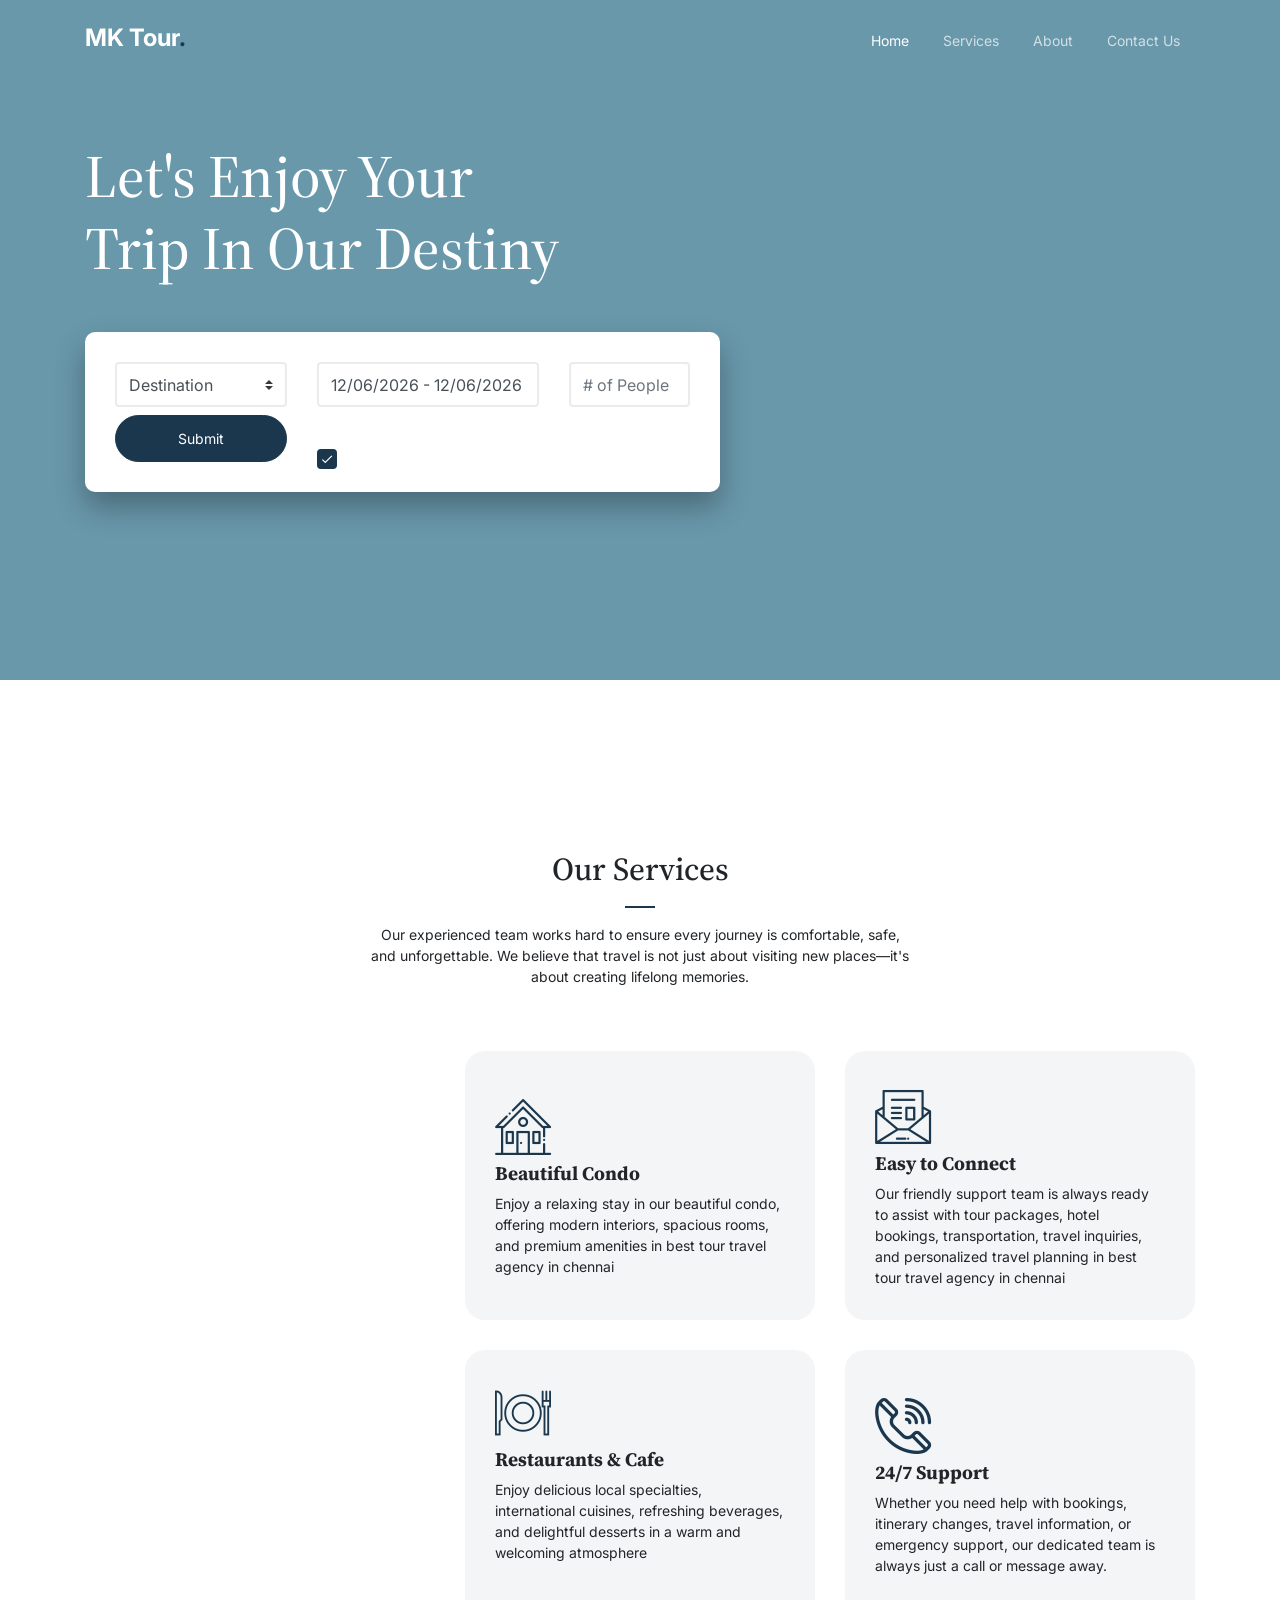
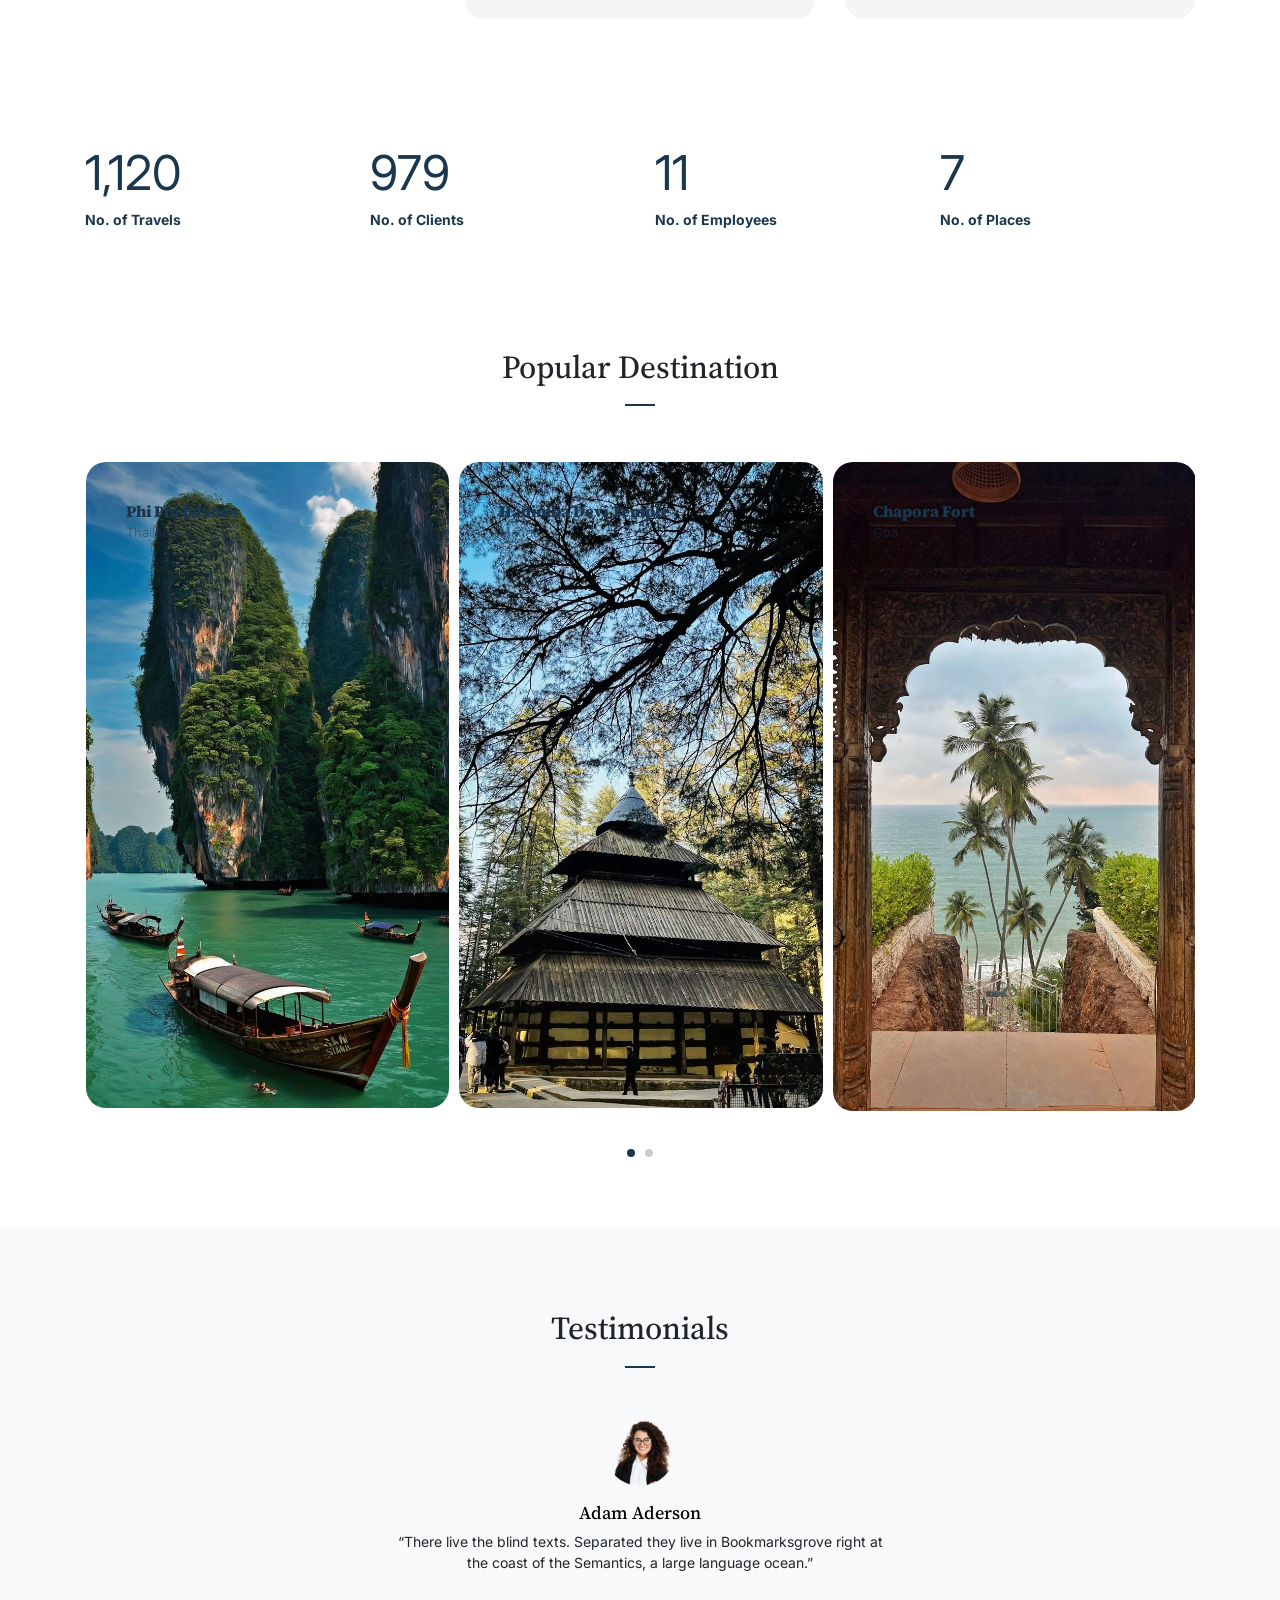
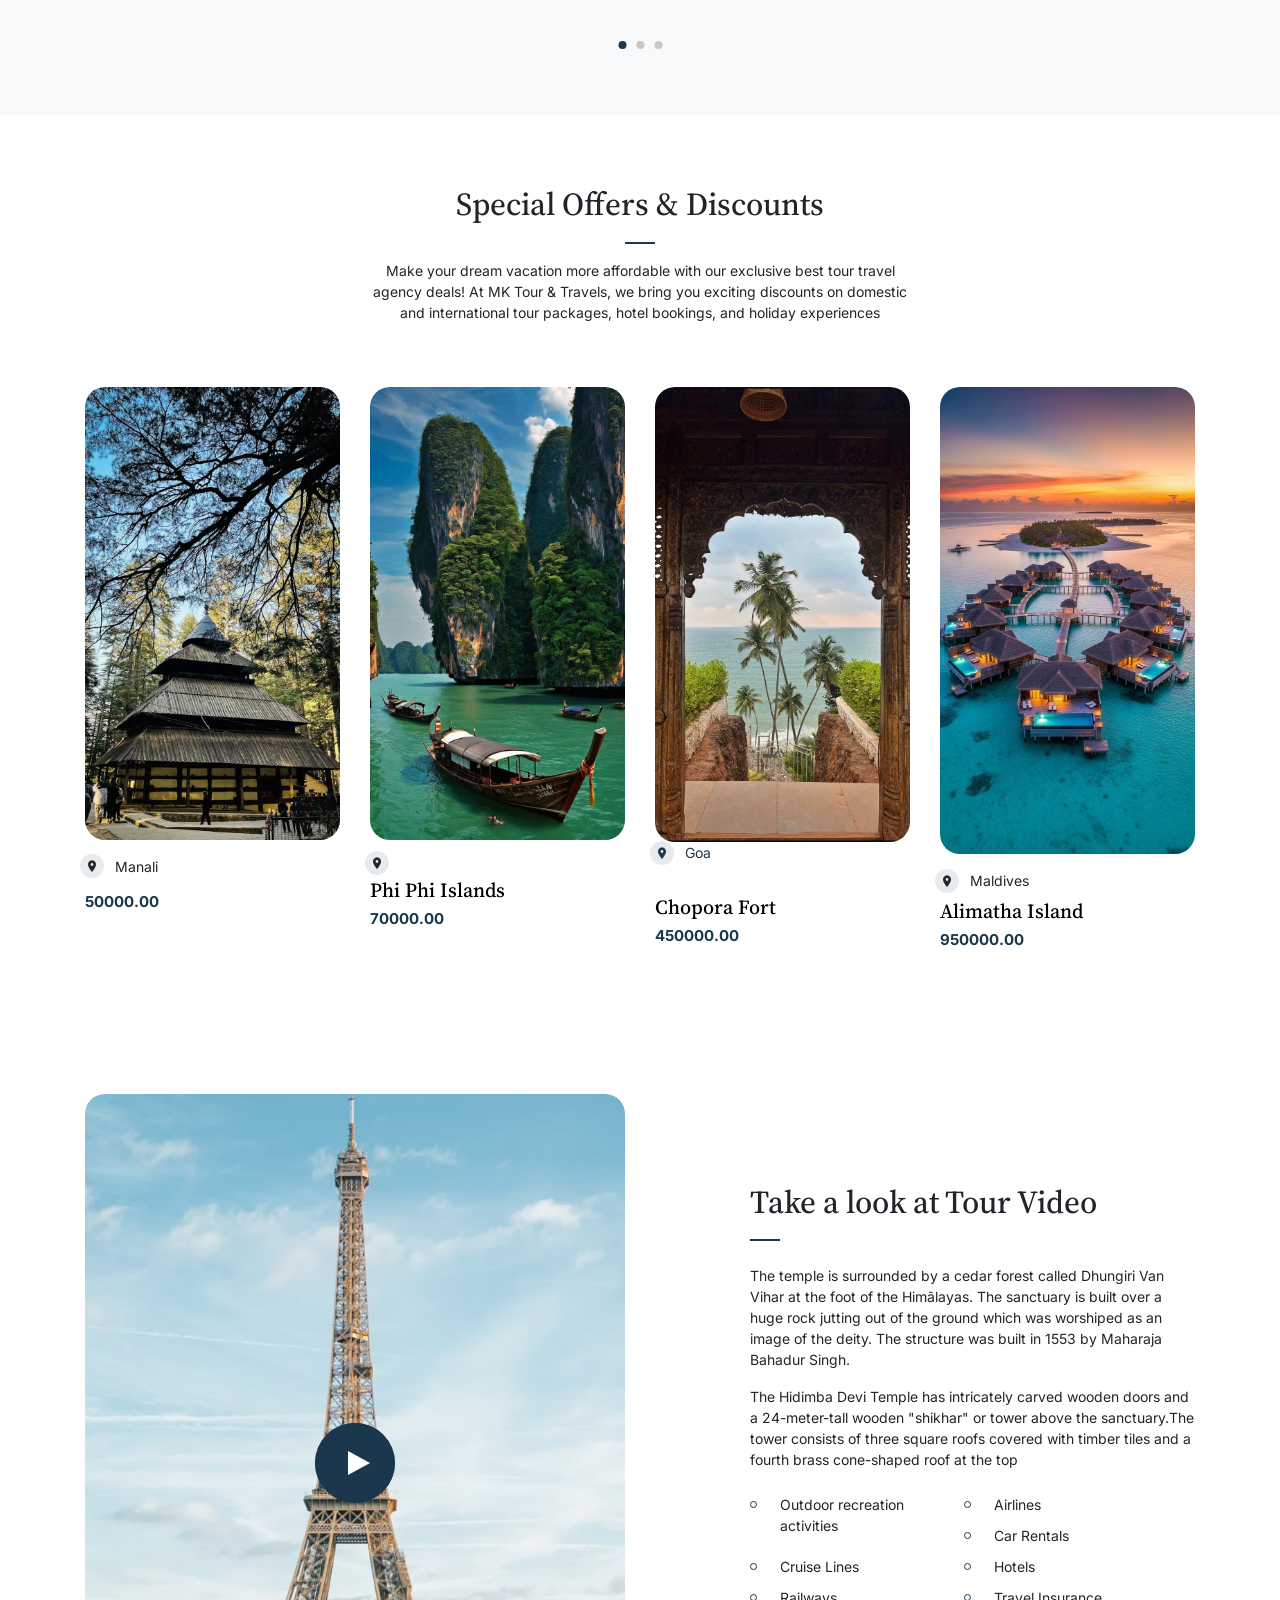
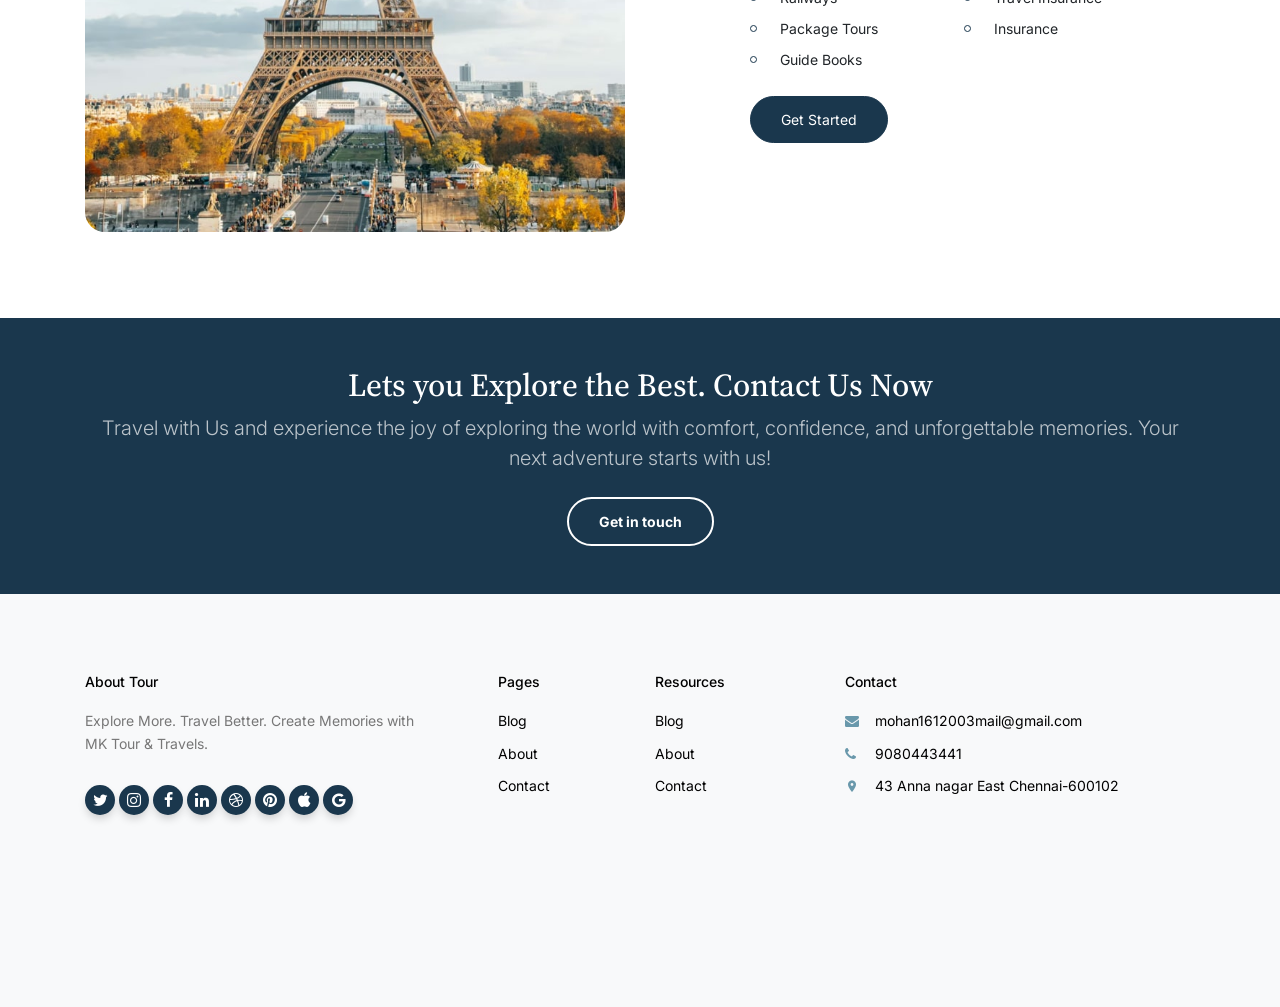
==== index.html @ 9bcf2cab "Update index.html" ====
<!-- /*
* Template Name: Tour & travels
* Template Author: Untree.co
* Tempalte URI: https://untree.co/
* License: https://creativecommons.org/licenses/by/3.0/
*/ -->
<!doctype html>
<html lang="en">
<head>
		<!-- MK Tour & Travels - Schema Markup -->
	<script type="application/ld+json">
	{
	  "@context": "https://schema.org",
	  "@graph": [
	    {
	      "@type": "TravelAgency",
	      "@id": "https://mk-tour-travels.vercel.app/#organization",
	      "name": "MK Tour & Travels",
	      "url": "https://mk-tour-travels.vercel.app/index.html",
	      "logo": {
	        "@type": "ImageObject",
	        "url": "https://mk-tour-travels.vercel.app/images/logo.png"
	      },
	      "image": "https://mk-tour-travels.vercel.app/images/logo.png",
	      "description": "MK Tour & Travels offers tour packages, holiday packages, family tours, honeymoon packages, group tours and customized travel experiences.",
	      "telephone": "+91-9080443441",
	      "email": "mohan1612003@gmail.com",
	      "priceRange": "₹₹",
	      "address": {
	        "@type": "PostalAddress",
	        "streetAddress": "kk nagar",
	        "addressLocality": "Chennai",
	        "addressRegion": "Tamil Nadu",
	        "postalCode": "600123",
	        "addressCountry": "IN"
	      },
	      "areaServed": {
	        "@type": "City",
	        "name": "Chennai"
	      },
	      "sameAs": [
	        "https://www.facebook.com/yourprofile",
	        "https://www.instagram.com/yourprofile"
	      ]
	    },
	    {
	      "@type": "WebSite",
	      "@id": "https://mk-tour-travels.vercel.app/#website",
	      "url": "https://mk-tour-travels.vercel.app/index.html",
	      "name": "MK Tour & Travels",
	      "publisher": {
	        "@id": "https://mk-tour-travels.vercel.app/#organization"
	      },
	      "inLanguage": "en-IN"
	    },
	    {
	      "@type": "WebPage",
	      "@id": "https://mk-tour-travels.vercel.app/index.html#webpage",
	      "url": "https://mk-tour-travels.vercel.app/index.html",
	      "name": "MK Tour & Travels | Tour Packages from Chennai",
	      "isPartOf": {
	        "@id": "https://mk-tour-travels.vercel.app/#website"
	      },
	      "about": {
	        "@id": "https://mk-tour-travels.vercel.app/#organization"
	      },
	      "description": "Explore tour packages from Chennai including Thailand, Manali, Goa, Kerala, Kodaikanal, Maldives and customized family, honeymoon and group tour packages."
	    },
	    {
	      "@type": "Service",
	      "name": "Tour Packages",
	      "provider": {
	        "@id": "https://mk-tour-travels.vercel.app/#organization"
	      },
	      "serviceType": "Tour Packages",
	      "areaServed": {
	        "@type": "City",
	        "name": "Chennai"
	      },
	      "description": "Customized domestic and international tour packages from Chennai for families, couples, honeymooners and groups."
	    },
	    {
	      "@type": "OfferCatalog",
	      "name": "MK Tour & Travels Tour Packages",
	      "itemListElement": [
	        {
	          "@type": "Offer",
	          "itemOffered": {
	            "@type": "Service",
	            "name": "Thailand Tour Package from Chennai"
	          }
	        },
	        {
	          "@type": "Offer",
	          "itemOffered": {
	            "@type": "Service",
	            "name": "Manali Tour Package from Chennai"
	          }
	        },
	        {
	          "@type": "Offer",
	          "itemOffered": {
	            "@type": "Service",
	            "name": "Goa Tour Package from Chennai"
	          }
	        },
	        {
	          "@type": "Offer",
	          "itemOffered": {
	            "@type": "Service",
	            "name": "Kerala Tour Package from Chennai"
	          }
	        },
	        {
	          "@type": "Offer",
	          "itemOffered": {
	            "@type": "Service",
	            "name": "Maldives Tour Package from Chennai"
	          }
	        },
	        {
	          "@type": "Offer",
	          "itemOffered": {
	            "@type": "Service",
	            "name": "Kodaikanal Tour Package from Chennai"
	          }
	        },
	        {
	          "@type": "Offer",
	          "itemOffered": {
	            "@type": "Service",
	            "name": "Family Tour Packages from Chennai"
	          }
	        },
	        {
	          "@type": "Offer",
	          "itemOffered": {
	            "@type": "Service",
	            "name": "Honeymoon Tour Packages from Chennai"
	          }
	        },
	        {
	          "@type": "Offer",
	          "itemOffered": {
	            "@type": "Service",
	            "name": "Group Tour Packages from Chennai"
	          }
	        }
	      ]
	    }
	  ]
	}
	</script>
	
	<!-- Open Graph Meta Tags for MK Tour & Travels -->
	
	<meta property="og:title" content="MK Tour and Travels Best Tour Packages from Chennai">
	
	<meta property="og:description" content="Explore domestic and international tour packages from Chennai with MK Tour & Travels. Plan your Manali, Goa, Maldives, Thailand and Kerala trips with us.">
	
	<meta property="og:type" content="website">
	
	<meta property="og:url" content="https://mk-tour-travels.vercel.app/index.html">
	
	<meta property="og:image" content="https://mk-tour-travels.vercel.app/images/hero-slider-2.jpg">
	
	<meta property="og:image:alt" content="MK Tour & Travels - Explore Beautiful Travel Destinations">
	
	<meta property="og:site_name" content="MK Tour & Travels">
	
	<meta property="og:locale" content="en_IN">
	
	<!-- Twitter / X Card Tags -->
	
	<meta name="twitter:card" content="summary_large_image">
	
	<meta name="twitter:title" content="mk tour and travels best tour packages from chennai">
	
	<meta name="twitter:description" content="Explore domestic and international tour packages from Chennai with MK Tour & Travels. Plan your dream vacation with us.">
	
	<meta name="twitter:image" content="https://mk-tour-travels.vercel.app/images/hero-slider-2.jpg">
	
	<meta name="twitter:image:alt" content="MK Tour & Travels Travel Destination">
	
	<!-- Google Tag Manager -->
	<script>(function(w,d,s,l,i){w[l]=w[l]||[];w[l].push({'gtm.start':
	new Date().getTime(),event:'gtm.js'});var f=d.getElementsByTagName(s)[0],
	j=d.createElement(s),dl=l!='dataLayer'?'&l='+l:'';j.async=true;j.src=
	'https://www.googletagmanager.com/gtm.js?id='+i+dl;f.parentNode.insertBefore(j,f);
	})(window,document,'script','dataLayer','GTM-K2LJFVX2');</script>
	<!-- End Google Tag Manager -->
	<!-- Google tag (gtag.js) -->
	<script async src="https://www.googletagmanager.com/gtag/js?id=AW-18137121700"></script>
	<script>
	  window.dataLayer = window.dataLayer || [];
	  function gtag(){dataLayer.push(arguments);}
	  gtag('js', new Date());
	
	  gtag('config', 'AW-18137121700');
	</script>
	<!-- Google Tag Manager -->
	<script>(function(w,d,s,l,i){w[l]=w[l]||[];w[l].push({'gtm.start':
	new Date().getTime(),event:'gtm.js'});var f=d.getElementsByTagName(s)[0],
	j=d.createElement(s),dl=l!='dataLayer'?'&l='+l:'';j.async=true;j.src=
	'https://www.googletagmanager.com/gtm.js?id='+i+dl;f.parentNode.insertBefore(j,f);
	})(window,document,'script','dataLayer','GTM-N3XG5H2X');</script>
	<!-- End Google Tag Manager -->
			<!-- Google tag (gtag.js) -->
		<script async src="https://www.googletagmanager.com/gtag/js?id=AW-18289502539"></script>
		<script>
		  window.dataLayer = window.dataLayer || [];
		  function gtag(){dataLayer.push(arguments);}
		  gtag('js', new Date());
		
		  gtag('config', 'AW-18289502539');
	</script>
	<meta name="title" content="MK Tour Travels with family and friends">
	<meta name="description" content="MK Tour & Travels, we believe every trip is a new adventure, and we're here to help you discover the world's most beautiful destinations with comfort, safety, and confidence.">
	<meta name="keywords" content="Best tour travel agency in chennai">
	<meta name="robots" content="index, follow">
	<meta http-equiv="Content-Type" content="text/html; charset=utf-8">
	<meta name="language" content="English">
	<meta name="author" content="MOHANKUMAR S">
	<link rel="canonical" href="https://mk-tour-travels.vercel.app/" />
	<link rel="preconnect" href="https://fonts.googleapis.com">
	<link rel="preconnect" href="https://fonts.gstatic.com" crossorigin>
	<link href="https://fonts.googleapis.com/css2?family=Inter:wght@400;700&family=Source+Serif+Pro:wght@400;700&display=swap" rel="stylesheet">
    <link rel="stylesheet" href="css/bootstrap.min.css">
	<link rel="stylesheet" href="css/owl.carousel.min.css">
	<link rel="stylesheet" href="css/owl.theme.default.min.css">
	<link rel="stylesheet" href="css/jquery.fancybox.min.css">
	<link rel="stylesheet" href="fonts/icomoon/style.css">
	<link rel="stylesheet" href="fonts/flaticon/font/flaticon.css">
	<link rel="stylesheet" href="css/daterangepicker.css">
	<link rel="stylesheet" href="css/aos.css">
	<link rel="stylesheet" href="css/style.css">
    <title>Tours & Travels</title>
</head>

<body>
	<!-- Google Tag Manager (noscript) -->
	<noscript><iframe src="https://www.googletagmanager.com/ns.html?id=GTM-K2LJFVX2"
	height="0" width="0" style="display:none;visibility:hidden"></iframe></noscript>
	<!-- End Google Tag Manager (noscript) -->
	<!-- Google Tag Manager (noscript) -->
	<noscript><iframe src="https://www.googletagmanager.com/ns.html?id=GTM-N3XG5H2X"
	height="0" width="0" style="display:none;visibility:hidden"></iframe></noscript>
	<!-- End Google Tag Manager (noscript) -->
	<div class="site-mobile-menu site-navbar-target">
		<div class="site-mobile-menu-header">
			<div class="site-mobile-menu-close">
				<span class="icofont-close js-menu-toggle"></span>
			</div>
		</div>
		<div class="site-mobile-menu-body"></div>
	</div>
	<nav class="site-nav">
		<div class="container">
			<div class="site-navigation">
				<a href="index.html" class="logo m-0">MK Tour<span class="text-primary">.</span></a>

				<ul class="js-clone-nav d-none d-lg-inline-block text-left site-menu float-right">
					<li class="active"><a href="index.html">Home</a></li>
					<li><a href="services.html">Services</a></li>
					<li><a href="about.html">About</a></li>
					<li><a href="contact.html">Contact Us</a></li>
				</ul>
            	<a href="#" class="burger ml-auto float-right site-menu-toggle js-menu-toggle d-inline-block d-lg-none light" data-toggle="collapse" data-target="#main-navbar">
					<span></span>
				</a>

			</div>
		</div>
	</nav>
    <div class="hero">
		<div class="container">
			<div class="row align-items-center">
				<div class="col-lg-7">
					<div class="intro-wrap">
						<h1 class="mb-5"><span class="d-block">Let's Enjoy Your</span> Trip In Our Destiny<span class="Thailand Manali"></span></h1>
                    	<div class="row">
							<div class="col-12">
								<form class="form">
									<div class="row mb-2">
										<div class="col-sm-12 col-md-6 mb-3 mb-lg-0 col-lg-4">
											<select name="" id="" class="form-control custom-select">
												<option value="">Destination</option>
												<option value="">Delhi</option>
												<option value="">maldives</option>
												<option value="">Kodaikanal</option>
												<option value="">munnar</option>
												<option value="">Kerala</option>
												<option value="">Goa</option>
												<option value="">manali</option>
												<option value="">Thailand</option>
											</select>
										</div>
										<div class="col-sm-12 col-md-6 mb-3 mb-lg-0 col-lg-5">
											<input type="text" class="form-control" name="daterange">
										</div>
										<div class="col-sm-12 col-md-6 mb-3 mb-lg-0 col-lg-3">
											<input type="text" class="form-control" placeholder="# of People">
										</div>

									</div>    
									<div class="row align-items-center">
										<div class="col-sm-12 col-md-6 mb-3 mb-lg-0 col-lg-4">
											<input type="submit" class="btn btn-primary btn-block" value="Submit">
										</div>
										<div class="col-lg-8">
											<label class="control control--checkbox mt-3">
												<span class="caption"></span>
												<input type="checkbox" checked="checked" />
												<div class="control__indicator"></div>
											</label>
										</div>
									</div>
								</form>
							</div>
						</div>
					</div>
				</div>
				<div class="col-lg-5">
					<div class="slides">
						<img src="images/images/images/images/images/images/images/images/images/images/hero-slider-11.jpg" alt="Beautiful travel destination for a memorable holiday" title="Explore Amazing Holiday Destinations with MK Tour & Travels">
						<img src="images/images/hero-slider-96.jpg" alt="Beautiful travel destination for a memorable holiday" title="Explore Amazing Holiday Destinations with MK Tour & Travels">
						<img src="images/images/images/images/hero-slider-12.jpg" alt="Beautiful travel destination for a memorable holiday" title="Explore Amazing Holiday Destinations with MK Tour & Travels">
						<img src="images/images/images/images/images/hero-slider-13.jpg" alt="Beautiful travel destination for a memorable holiday" title="Explore Amazing Holiday Destinations with MK Tour & Travels">
						<img src="images/images/images/images/images/images/hero-slider-14.jpg" alt="Beautiful travel destination for a memorable holiday" title="Explore Amazing Holiday Destinations with MK Tour & Travels">
					</div>
				</div>
			</div>
		</div>
	</div>
	<div class="untree_co-section">
		<div class="container">
			<div class="row mb-5 justify-content-center">
				<div class="col-lg-6 text-center">
					<h2 class="section-title text-center mb-3">Our Services</h2>
					<p>Our experienced team works hard to ensure every journey is comfortable, safe, and unforgettable. We believe that travel is not just about visiting new places—it's about creating lifelong memories.</p>
				</div>
			</div>
			<div class="row align-items-stretch">
				<div class="col-lg-4 order-lg-1">
					<div class="h-100"><div class="frame h-100"><div class="feature-img-bg h-100" style="background-image: url('images/hero-slider-12.jpg');"></div></div></div>
				</div>

				<div class="col-6 col-sm-6 col-lg-4 feature-1-wrap d-md-flex flex-md-column order-lg-1" >
					<div class="feature-1 d-md-flex">
						<div class="align-self-center">
							<span class="flaticon-house display-4 text-primary"></span>
							<h3>Beautiful Condo</h3>
							<p class="mb-0">Enjoy a relaxing stay in our beautiful condo, offering modern interiors, spacious rooms, and premium amenities in best tour travel agency in chennai</p>
						</div>
					</div>

					<div class="feature-1 ">
						<div class="align-self-center">
							<span class="flaticon-restaurant display-4 text-primary"></span>
							<h3>Restaurants & Cafe</h3>
							<p class="mb-0">Enjoy delicious local specialties, international cuisines, refreshing beverages, and delightful desserts in a warm and welcoming atmosphere</p>
						</div>
					</div>
			      </div>
				<div class="col-6 col-sm-6 col-lg-4 feature-1-wrap d-md-flex flex-md-column order-lg-3" >

					<div class="feature-1 d-md-flex">
						<div class="align-self-center">
							<span class="flaticon-mail display-4 text-primary"></span>
							<h3>Easy to Connect</h3>
							<p class="mb-0">Our friendly support team is always ready to assist with tour packages, hotel bookings, transportation, travel inquiries, and personalized travel planning in best tour travel agency in chennai</p>
						</div>
					</div>

					<div class="feature-1 d-md-flex">
						<div class="align-self-center">
							<span class="flaticon-phone-call display-4 text-primary"></span>
							<h3>24/7 Support</h3>
							<p class="mb-0">Whether you need help with bookings, itinerary changes, travel information, or emergency support, our dedicated team is always just a call or message away.</p>
						</div>
					</div>
				</div>
			</div>
		</div>
	</div>
	<div class="untree_co-section count-numbers py-5">
		<div class="container">
			<div class="row">
				<div class="col-6 col-sm-6 col-md-6 col-lg-3">
					<div class="counter-wrap">
						<div class="counter">
							<span class="" data-number="9350">0</span>
						</div>
						<span class="caption">No. of Travels</span>
					</div>
				</div>
				<div class="col-6 col-sm-6 col-md-6 col-lg-3">
					<div class="counter-wrap">
						<div class="counter">
							<span class="" data-number="8200">0</span>
						</div>
						<span class="caption">No. of Clients</span>
					</div>
				</div>
				<div class="col-6 col-sm-6 col-md-6 col-lg-3">
					<div class="counter-wrap">
						<div class="counter">
							<span class="" data-number="100">0</span>
						</div>
						<span class="caption">No. of Employees</span>
					</div>
				</div>
				<div class="col-6 col-sm-6 col-md-6 col-lg-3">
					<div class="counter-wrap">
						<div class="counter">
							<span class="" data-number="60">0</span>
						</div>
						<span class="caption">No. of Places</span>
					</div>
				</div>
			</div>
		</div>
	</div>
	<div class="untree_co-section">
		<div class="container">
			<div class="row text-center justify-content-center mb-5">
				<div class="col-lg-7"><h2 class="section-title text-center">Popular Destination</h2></div>
			</div>
			<div class="owl-carousel owl-3-slider">
				<div class="item">
					<a class="media-thumb" href="images/images/images/images/images/images/images/images/hero-slider-96.jpg" data-fancybox="gallery">
						<div class="media-text">
							<h3>Phi Phi Islands</h3>
							<span class="location">Thailand</span>
						</div>
						<img src="images/images/images/images/images/images/images/images/hero-slider-96.jpg" alt="Scenic travel destination for a memorable holiday" title="Explore Scenic Holiday Destinations with MK Tour & Travels">
					</a> 
				</div>

				<div class="item">
					<a class="media-thumb" href="images/images/images/images/hero-slider-12.jpg" data-fancybox="gallery">
						<div class="media-text">
							<h3>Hadimba Devi Temple</h3>
							<span class="location">Manali</span>
						</div>
						<img src="images/images/images/images/hero-slider-12.jpg" alt="Eiffel Tower in Paris travel destination" title="Explore Paris Tour Packages with MK Tour & Travels">
					</a> 
				</div>
				<div class="item">
					<a class="media-thumb" href="images/images/images/images/images/hero-slider-13.jpg" data-fancybox="gallery">
						<div class="media-text">
							<h3>Chapora Fort</h3>
							<span class="location">Goa</span>
						</div>
						<img src="images/images/images/images/images/hero-slider-13.jpg" alt="Beautiful holiday destination for travel and vacation" title="Explore Beautiful Holiday Destinations with MK Tour & Travels">
					</a> 
				</div>
				<div class="item">
					<a class="media-thumb" href="images/images/images/images/images/images/hero-slider-14.jpg" data-fancybox="gallery">
						<div class="media-text">
							<h3>Alimatha Island</h3>
							<span class="location">Maldives</span>
						</div>
						<img src="images/images/images/images/images/images/hero-slider-14.jpg" alt="Beautiful travel destination for a memorable holiday" title="Explore Amazing Holiday Destinations with MK Tour & Travels"/>
					</a> 
				</div>

				<div class="item">
					<a class="media-thumb" href="images/images/images/hero-slider-15.jpg" data-fancybox="gallery">
						<div class="media-text">
							<h3>Red fort</h3>
							<span class="location">Delhi</span>
						</div>
						<img src="images/images/images/hero-slider-15.jpg" alt="Beautiful travel destination for an unforgettable holiday" title="Book Your Dream Holiday with MK Tour & Travels">
					</a> 
				</div>

				<div class="item">
					<a class="media-thumb" href="images/images/images/images/images/images/images/images/images/images/hero-slider-11.jpg" data-fancybox="gallery">
						<div class="media-text">
							<h3>Attukad Waterfalls</h3>
							<span class="location">Munnar</span>
						</div>
						<img src="images/images/images/images/images/images/images/images/images/images/hero-slider-11.jpg" alt="Eiffel Tower in Paris travel destination" title="Explore Paris Tour Packages with MK Tour & Travels"/>
					</a> 
				</div>

			</div>

		</div>
	</div>
	<div class="untree_co-section testimonial-section mt-5">
		<div class="container">
			<div class="row justify-content-center">
				<div class="col-lg-7 text-center">
					<h2 class="section-title text-center mb-5">Testimonials</h2>

					<div class="owl-single owl-carousel no-nav">
						<div class="testimonial mx-auto">
							<figure class="img-wrap">
								<img src="images/person_2.jpg" alt="Satisfied traveler sharing experience with MK Tour & Travels" title="Satisfied Traveler Testimonial - MK Tour & Travels">
							</figure>
							<h3 class="name">Adam Aderson</h3>
							<blockquote>
								<p>&ldquo;There live the blind texts. Separated they live in Bookmarksgrove right at the coast of the Semantics, a large language ocean.&rdquo;</p>
							</blockquote>
						</div>
						<div class="testimonial mx-auto">
							<figure class="img-wrap">
								<img src="images/person_3.jpg" alt="Happy customer sharing travel experience with MK Tour & Travels" title="Happy Customer Testimonial - MK Tour & Travels">
							</figure>
							<h3 class="name">Lukas Devlin</h3>
							<blockquote>
								<p>&ldquo;There live the blind texts. Separated they live in Bookmarksgrove right at the coast of the Semantics, a large language ocean.&rdquo;</p>
							</blockquote>
						</div>
						<div class="testimonial mx-auto">
							<figure class="img-wrap">
								<img src="images/person_4.jpg" alt="Happy customer testimonial for MK Tour & Travels" title="Customer Testimonial - MK Tour & Travels">
							</figure>
							<h3 class="name">Kayla Bryant</h3>
							<blockquote>
								<p>&ldquo;There live the blind texts. Separated they live in Bookmarksgrove right at the coast of the Semantics, a large language ocean.&rdquo;</p>
							</blockquote>
						</div>
					</div>
				</div>
			</div>
		</div>
	</div>
	<div class="untree_co-section">
		<div class="container">
			<div class="row justify-content-center text-center mb-5">
				<div class="col-lg-6">
					<h2 class="section-title text-center mb-3">Special Offers &amp; Discounts</h2>
					<p>Make your dream vacation more affordable with our exclusive best tour travel agency deals! At MK Tour & Travels, we bring you exciting discounts on domestic and international tour packages, hotel bookings, and holiday experiences</p>
				</div>
			</div>
			<div class="row">
				<div class="col-6 col-sm-6 col-md-6 col-lg-3 mb-4 mb-lg-0">
					<div class="media-1">
						<a href="#" class="d-block mb-3"><img src="images/images/images/images/hero-slider-12.jpg"class="img-fluid rounded-20">
						</a>
						<span class="d-flex align-items-center loc mb-2">
							<span class="icon-room mr-3"></span>
							<span>Manali</span>
						</span>
						<div class="d-flex align-items-center">
							<div>
								<h3><a href="#"></a></h3>
								<div class="price ml-auto">
									<span>50000.00</span>
								</div>
							</div>
						</div>
					</div>
				</div>
				<div class="col-6 col-sm-6 col-md-6 col-lg-3 mb-4 mb-lg-0">
					<div class="media-1">
						<a href="#" class="d-block mb-3"><img src="images/images/images/images/images/images/images/images/hero-slider-96.jpg"class="img-fluid rounded-20">
						</a>
						<span class="d-flex align-items-center loc mb-2">
							<span class="icon-room mr-3"></span>
							<span></span>
						</span>
						<div class="d-flex align-items-center">
							<div>
								<h3><a href="#">Phi Phi Islands</a></h3>
								<div class="price ml-auto">
									<span>70000.00</span>
								</div>
							</div>		
						</div>	
					</div>
				</div>
				<div class="col-6 col-sm-6 col-md-6 col-lg-3 mb-4 mb-lg-0">
					<div class="media-1">
						<a href="#" class="d-block mb-3"><img src="images/images/images/images/images/hero-slider-13.jpg"class="img-fluid rounded-20">
						<span class="d-flex align-items-center loc mb-2">
							<span class="icon-room mr-3"></span>
							<span>Goa</span>
						</span>
						<div class="d-flex align-items-center">
							<div>
								<h3><a href="#">Chopora Fort</a></h3>
								<div class="price ml-auto">
									<span>450000.00</span>
								</div>
							</div>	
						</div>
					</div>
				</div>
				<div class="col-6 col-sm-6 col-md-6 col-lg-3 mb-4 mb-lg-0">
					<div class="media-1">
						<a href="#" class="d-block mb-3"><img src="images/images/images/images/images/images/hero-slider-14.jpg" class="img-fluid rounded-20">
		                </a>
						<span class="d-flex align-items-center loc mb-2">
							<span class="icon-room mr-3"></span>
							<span>Maldives</span>
						</span>
						<div class="d-flex align-items-center">
							<div>
								<h3><a href="#">Alimatha Island</a></h3>
								<div class="price ml-auto">
									<span>950000.00</span>
								</div>
							</div>
						</div>
					</div>
				</div>
			</div>
		</div>
	</div>

	<div class="untree_co-section">
		<div class="container">
			<div class="row justify-content-between align-items-center">
				
				<div class="col-lg-6">
					<figure class="img-play-video">
						<a id="play-video" class="video-play-button" href="https://www.youtube.com/watch?v=mwtbEGNABWU" data-fancybox>
							<span></span>
						</a>
						<img src="images/hero-slider-2.jpg"class="img-fluid rounded-20">
					</figure>
				</div>
				<div class="col-lg-5">
					<h2 class="section-title text-left mb-4">Take a look at Tour Video</h2>
					<p>The temple is surrounded by a cedar forest called Dhungiri Van Vihar at the foot of the Himālayas. The sanctuary is built over a huge rock jutting out of the ground which was worshiped as an image of the deity. The structure was built in 1553 by Maharaja Bahadur Singh.</p>
					<p class="mb-4">The Hidimba Devi Temple has intricately carved wooden doors and a 24-meter-tall wooden "shikhar" or tower above the sanctuary.The tower consists of three square roofs covered with timber tiles and a fourth brass cone-shaped roof at the top</p>
					<ul class="list-unstyled two-col clearfix">
						<li>Outdoor recreation activities</li>
						<li>Airlines</li>
						<li>Car Rentals</li>
						<li>Cruise Lines</li>
						<li>Hotels</li>
						<li>Railways</li>
						<li>Travel Insurance</li>
						<li>Package Tours</li>
						<li>Insurance</li>
						<li>Guide Books</li>
					</ul>
					<p><a href="#" class="btn btn-primary">Get Started</a></p>		
				</div>
			</div>
		</div>
	</div>
	<div class="py-5 cta-section">
		<div class="container">
			<div class="row text-center">
				<div class="col-md-12">
					<h2 class="mb-2 text-white">Lets you Explore the Best. Contact Us Now</h2>
					<p class="mb-4 lead text-white text-white-opacity">Travel with Us and experience the joy of exploring the world with comfort, confidence, and unforgettable memories. Your next adventure starts with us!</p>
					<p class="mb-0"><a href="booking.html" class="btn btn-outline-white text-white btn-md font-weight-bold">Get in touch</a></p>
				</div>
			</div>
		</div>
	</div>
	<div class="site-footer">
		<div class="inner first">
			<div class="container">
				<div class="row">
					<div class="col-md-6 col-lg-4">
						<div class="widget">
							<h3 class="heading">About Tour</h3>
							<p>Explore More. Travel Better. Create Memories with MK Tour & Travels.</p>
						</div>
						<div class="widget">
							<ul class="list-unstyled social">
								<li><a href="#"><span class="icon-twitter"></span></a></li>
								<li><a href="#"><span class="icon-instagram"></span></a></li>
								<li><a href="#"><span class="icon-facebook"></span></a></li>
								<li><a href="#"><span class="icon-linkedin"></span></a></li>
								<li><a href="#"><span class="icon-dribbble"></span></a></li>
								<li><a href="#"><span class="icon-pinterest"></span></a></li>
								<li><a href="#"><span class="icon-apple"></span></a></li>
								<li><a href="#"><span class="icon-google"></span></a></li>
							</ul>
						</div>
					</div>
					<div class="col-md-6 col-lg-2 pl-lg-5">
						<div class="widget">
							<h3 class="heading">Pages</h3>
							<ul class="links list-unstyled">
								<li><a href="#">Blog</a></li>
								<li><a href="#">About</a></li>
								<li><a href="#">Contact</a></li>
							</ul>
						</div>
					</div>
					<div class="col-md-6 col-lg-2">
						<div class="widget">
							<h3 class="heading">Resources</h3>
							<ul class="links list-unstyled">
								<li><a href="#">Blog</a></li>
								<li><a href="#">About</a></li>
								<li><a href="#">Contact</a></li>
							</ul>
						</div>
					</div>
					<div class="col-md-6 col-lg-4">
						<div class="widget">
							<h3 class="heading">Contact</h3>
							<ul class="list-unstyled quick-info links">
								<li class="email"><a href="#">mohan1612003mail@gmail.com</a></li>
								<li class="phone"><a href="#">9080443441</a></li>
								<li class="address"><a href="#">43 Anna nagar East Chennai-600102</a></li>
							</ul>
						</div>
					</div>
				</div>
			</div>
		</div>
		<div class="inner dark">
			<div class="container">
				<div class="row text-center">
					<div class="col-md-8 mb-3 mb-md-0 mx-auto">
						<p>
						</p>
					</div>
					
				</div>
			</div>
		</div>
	</div>
	<div id="overlayer"></div>
	<div class="loader">
		<div class="spinner-border" role="status">
			<span class="sr-only">Loading...</span>
		</div>
	</div>
	<script src="js/jquery-3.4.1.min.js"></script>
	<script src="js/popper.min.js"></script>
	<script src="js/bootstrap.min.js"></script>
	<script src="js/owl.carousel.min.js"></script>
	<script src="js/jquery.animateNumber.min.js"></script>
	<script src="js/jquery.waypoints.min.js"></script>
	<script src="js/jquery.fancybox.min.js"></script>
	<script src="js/aos.js"></script>
	<script src="js/moment.min.js"></script>
	<script src="js/daterangepicker.js"></script>
	<script src="js/typed.js"></script>
	<script>
		$(function() {
			var slides = $('.slides'),
			images = slides.find('img');
			images.each(function(i) {
				$(this).attr('data-id', i + 1);
			})
			var typed = new Typed('.typed-words', {
				strings: ["San Francisco."," Paris."," New Zealand.", " Maui.", " London."],
				typeSpeed: 80,
				backSpeed: 80,
				backDelay: 4000,
				startDelay: 1000,
				loop: true,
				showCursor: true,
				preStringTyped: (arrayPos, self) => {
					arrayPos++;
					console.log(arrayPos);
					$('.slides img').removeClass('active');
					$('.slides img[data-id="'+arrayPos+'"]').addClass('active');
				}
			});
		})
	</script>
	<script src="js/custom.js"></script>
</body>
</html>
---- fonts/icomoon/style.css ----
@font-face {
  font-family: 'icomoon';
  src:  url('fonts/icomoon.eot?10si43');
  src:  url('fonts/icomoon.eot?10si43#iefix') format('embedded-opentype'),
    url('fonts/icomoon.ttf?10si43') format('truetype'),
    url('fonts/icomoon.woff?10si43') format('woff'),
    url('fonts/icomoon.svg?10si43#icomoon') format('svg');
  font-weight: normal;
  font-style: normal;
}

[class^="icon-"], [class*=" icon-"] {
  /* use !important to prevent issues with browser extensions that change fonts */
  font-family: 'icomoon' !important;
  speak: none;
  font-style: normal;
  font-weight: normal;
  font-variant: normal;
  text-transform: none;
  line-height: 1;

  /* Better Font Rendering =========== */
  -webkit-font-smoothing: antialiased;
  -moz-osx-font-smoothing: grayscale;
}

.icon-asterisk:before {
  content: "\f069";
}
.icon-plus:before {
  content: "\f067";
}
.icon-question:before {
  content: "\f128";
}
.icon-minus:before {
  content: "\f068";
}
.icon-glass:before {
  content: "\f000";
}
.icon-music:before {
  content: "\f001";
}
.icon-search:before {
  content: "\f002";
}
.icon-envelope-o:before {
  content: "\f003";
}
.icon-heart:before {
  content: "\f004";
}
.icon-star:before {
  content: "\f005";
}
.icon-star-o:before {
  content: "\f006";
}
.icon-user:before {
  content: "\f007";
}
.icon-film:before {
  content: "\f008";
}
.icon-th-large:before {
  content: "\f009";
}
.icon-th:before {
  content: "\f00a";
}
.icon-th-list:before {
  content: "\f00b";
}
.icon-check:before {
  content: "\f00c";
}
.icon-close:before {
  content: "\f00d";
}
.icon-remove:before {
  content: "\f00d";
}
.icon-times:before {
  content: "\f00d";
}
.icon-search-plus:before {
  content: "\f00e";
}
.icon-search-minus:before {
  content: "\f010";
}
.icon-power-off:before {
  content: "\f011";
}
.icon-signal:before {
  content: "\f012";
}
.icon-cog:before {
  content: "\f013";
}
.icon-gear:before {
  content: "\f013";
}
.icon-trash-o:before {
  content: "\f014";
}
.icon-home:before {
  content: "\f015";
}
.icon-file-o:before {
  content: "\f016";
}
.icon-clock-o:before {
  content: "\f017";
}
.icon-road:before {
  content: "\f018";
}
.icon-download:before {
  content: "\f019";
}
.icon-arrow-circle-o-down:before {
  content: "\f01a";
}
.icon-arrow-circle-o-up:before {
  content: "\f01b";
}
.icon-inbox:before {
  content: "\f01c";
}
.icon-play-circle-o:before {
  content: "\f01d";
}
.icon-repeat:before {
  content: "\f01e";
}
.icon-rotate-right:before {
  content: "\f01e";
}
.icon-refresh:before {
  content: "\f021";
}
.icon-list-alt:before {
  content: "\f022";
}
.icon-lock:before {
  content: "\f023";
}
.icon-flag:before {
  content: "\f024";
}
.icon-headphones:before {
  content: "\f025";
}
.icon-volume-off:before {
  content: "\f026";
}
.icon-volume-down:before {
  content: "\f027";
}
.icon-volume-up:before {
  content: "\f028";
}
.icon-qrcode:before {
  content: "\f029";
}
.icon-barcode:before {
  content: "\f02a";
}
.icon-tag:before {
  content: "\f02b";
}
.icon-tags:before {
  content: "\f02c";
}
.icon-book:before {
  content: "\f02d";
}
.icon-bookmark:before {
  content: "\f02e";
}
.icon-print:before {
  content: "\f02f";
}
.icon-camera:before {
  content: "\f030";
}
.icon-font:before {
  content: "\f031";
}
.icon-bold:before {
  content: "\f032";
}
.icon-italic:before {
  content: "\f033";
}
.icon-text-height:before {
  content: "\f034";
}
.icon-text-width:before {
  content: "\f035";
}
.icon-align-left:before {
  content: "\f036";
}
.icon-align-center:before {
  content: "\f037";
}
.icon-align-right:before {
  content: "\f038";
}
.icon-align-justify:before {
  content: "\f039";
}
.icon-list:before {
  content: "\f03a";
}
.icon-dedent:before {
  content: "\f03b";
}
.icon-outdent:before {
  content: "\f03b";
}
.icon-indent:before {
  content: "\f03c";
}
.icon-video-camera:before {
  content: "\f03d";
}
.icon-image:before {
  content: "\f03e";
}
.icon-photo:before {
  content: "\f03e";
}
.icon-picture-o:before {
  content: "\f03e";
}
.icon-pencil:before {
  content: "\f040";
}
.icon-map-marker:before {
  content: "\f041";
}
.icon-adjust:before {
  content: "\f042";
}
.icon-tint:before {
  content: "\f043";
}
.icon-edit:before {
  content: "\f044";
}
.icon-pencil-square-o:before {
  content: "\f044";
}
.icon-share-square-o:before {
  content: "\f045";
}
.icon-check-square-o:before {
  content: "\f046";
}
.icon-arrows:before {
  content: "\f047";
}
.icon-step-backward:before {
  content: "\f048";
}
.icon-fast-backward:before {
  content: "\f049";
}
.icon-backward:before {
  content: "\f04a";
}
.icon-play:before {
  content: "\f04b";
}
.icon-pause:before {
  content: "\f04c";
}
.icon-stop:before {
  content: "\f04d";
}
.icon-forward:before {
  content: "\f04e";
}
.icon-fast-forward:before {
  content: "\f050";
}
.icon-step-forward:before {
  content: "\f051";
}
.icon-eject:before {
  content: "\f052";
}
.icon-chevron-left:before {
  content: "\f053";
}
.icon-chevron-right:before {
  content: "\f054";
}
.icon-plus-circle:before {
  content: "\f055";
}
.icon-minus-circle:before {
  content: "\f056";
}
.icon-times-circle:before {
  content: "\f057";
}
.icon-check-circle:before {
  content: "\f058";
}
.icon-question-circle:before {
  content: "\f059";
}
.icon-info-circle:before {
  content: "\f05a";
}
.icon-crosshairs:before {
  content: "\f05b";
}
.icon-times-circle-o:before {
  content: "\f05c";
}
.icon-check-circle-o:before {
  content: "\f05d";
}
.icon-ban:before {
  content: "\f05e";
}
.icon-arrow-left:before {
  content: "\f060";
}
.icon-arrow-right:before {
  content: "\f061";
}
.icon-arrow-up:before {
  content: "\f062";
}
.icon-arrow-down:before {
  content: "\f063";
}
.icon-mail-forward:before {
  content: "\f064";
}
.icon-share:before {
  content: "\f064";
}
.icon-expand:before {
  content: "\f065";
}
.icon-compress:before {
  content: "\f066";
}
.icon-exclamation-circle:before {
  content: "\f06a";
}
.icon-gift:before {
  content: "\f06b";
}
.icon-leaf:before {
  content: "\f06c";
}
.icon-fire:before {
  content: "\f06d";
}
.icon-eye:before {
  content: "\f06e";
}
.icon-eye-slash:before {
  content: "\f070";
}
.icon-exclamation-triangle:before {
  content: "\f071";
}
.icon-warning:before {
  content: "\f071";
}
.icon-plane:before {
  content: "\f072";
}
.icon-calendar:before {
  content: "\f073";
}
.icon-random:before {
  content: "\f074";
}
.icon-comment:before {
  content: "\f075";
}
.icon-magnet:before {
  content: "\f076";
}
.icon-chevron-up:before {
  content: "\f077";
}
.icon-chevron-down:before {
  content: "\f078";
}
.icon-retweet:before {
  content: "\f079";
}
.icon-shopping-cart:before {
  content: "\f07a";
}
.icon-folder:before {
  content: "\f07b";
}
.icon-folder-open:before {
  content: "\f07c";
}
.icon-arrows-v:before {
  content: "\f07d";
}
.icon-arrows-h:before {
  content: "\f07e";
}
.icon-bar-chart:before {
  content: "\f080";
}
.icon-bar-chart-o:before {
  content: "\f080";
}
.icon-twitter-square:before {
  content: "\f081";
}
.icon-facebook-square:before {
  content: "\f082";
}
.icon-camera-retro:before {
  content: "\f083";
}
.icon-key:before {
  content: "\f084";
}
.icon-cogs:before {
  content: "\f085";
}
.icon-gears:before {
  content: "\f085";
}
.icon-comments:before {
  content: "\f086";
}
.icon-thumbs-o-up:before {
  content: "\f087";
}
.icon-thumbs-o-down:before {
  content: "\f088";
}
.icon-star-half:before {
  content: "\f089";
}
.icon-heart-o:before {
  content: "\f08a";
}
.icon-sign-out:before {
  content: "\f08b";
}
.icon-linkedin-square:before {
  content: "\f08c";
}
.icon-thumb-tack:before {
  content: "\f08d";
}
.icon-external-link:before {
  content: "\f08e";
}
.icon-sign-in:before {
  content: "\f090";
}
.icon-trophy:before {
  content: "\f091";
}
.icon-github-square:before {
  content: "\f092";
}
.icon-upload:before {
  content: "\f093";
}
.icon-lemon-o:before {
  content: "\f094";
}
.icon-phone:before {
  content: "\f095";
}
.icon-square-o:before {
  content: "\f096";
}
.icon-bookmark-o:before {
  content: "\f097";
}
.icon-phone-square:before {
  content: "\f098";
}
.icon-twitter:before {
  content: "\f099";
}
.icon-facebook:before {
  content: "\f09a";
}
.icon-facebook-f:before {
  content: "\f09a";
}
.icon-github:before {
  content: "\f09b";
}
.icon-unlock:before {
  content: "\f09c";
}
.icon-credit-card:before {
  content: "\f09d";
}
.icon-feed:before {
  content: "\f09e";
}
.icon-rss:before {
  content: "\f09e";
}
.icon-hdd-o:before {
  content: "\f0a0";
}
.icon-bullhorn:before {
  content: "\f0a1";
}
.icon-bell-o:before {
  content: "\f0a2";
}
.icon-certificate:before {
  content: "\f0a3";
}
.icon-hand-o-right:before {
  content: "\f0a4";
}
.icon-hand-o-left:before {
  content: "\f0a5";
}
.icon-hand-o-up:before {
  content: "\f0a6";
}
.icon-hand-o-down:before {
  content: "\f0a7";
}
.icon-arrow-circle-left:before {
  content: "\f0a8";
}
.icon-arrow-circle-right:before {
  content: "\f0a9";
}
.icon-arrow-circle-up:before {
  content: "\f0aa";
}
.icon-arrow-circle-down:before {
  content: "\f0ab";
}
.icon-globe:before {
  content: "\f0ac";
}
.icon-wrench:before {
  content: "\f0ad";
}
.icon-tasks:before {
  content: "\f0ae";
}
.icon-filter:before {
  content: "\f0b0";
}
.icon-briefcase:before {
  content: "\f0b1";
}
.icon-arrows-alt:before {
  content: "\f0b2";
}
.icon-group:before {
  content: "\f0c0";
}
.icon-users:before {
  content: "\f0c0";
}
.icon-chain:before {
  content: "\f0c1";
}
.icon-link:before {
  content: "\f0c1";
}
.icon-cloud:before {
  content: "\f0c2";
}
.icon-flask:before {
  content: "\f0c3";
}
.icon-cut:before {
  content: "\f0c4";
}
.icon-scissors:before {
  content: "\f0c4";
}
.icon-copy:before {
  content: "\f0c5";
}
.icon-files-o:before {
  content: "\f0c5";
}
.icon-paperclip:before {
  content: "\f0c6";
}
.icon-floppy-o:before {
  content: "\f0c7";
}
.icon-save:before {
  content: "\f0c7";
}
.icon-square:before {
  content: "\f0c8";
}
.icon-bars:before {
  content: "\f0c9";
}
.icon-navicon:before {
  content: "\f0c9";
}
.icon-reorder:before {
  content: "\f0c9";
}
.icon-list-ul:before {
  content: "\f0ca";
}
.icon-list-ol:before {
  content: "\f0cb";
}
.icon-strikethrough:before {
  content: "\f0cc";
}
.icon-underline:before {
  content: "\f0cd";
}
.icon-table:before {
  content: "\f0ce";
}
.icon-magic:before {
  content: "\f0d0";
}
.icon-truck:before {
  content: "\f0d1";
}
.icon-pinterest:before {
  content: "\f0d2";
}
.icon-pinterest-square:before {
  content: "\f0d3";
}
.icon-google-plus-square:before {
  content: "\f0d4";
}
.icon-google-plus:before {
  content: "\f0d5";
}
.icon-money:before {
  content: "\f0d6";
}
.icon-caret-down:before {
  content: "\f0d7";
}
.icon-caret-up:before {
  content: "\f0d8";
}
.icon-caret-left:before {
  content: "\f0d9";
}
.icon-caret-right:before {
  content: "\f0da";
}
.icon-columns:before {
  content: "\f0db";
}
.icon-sort:before {
  content: "\f0dc";
}
.icon-unsorted:before {
  content: "\f0dc";
}
.icon-sort-desc:before {
  content: "\f0dd";
}
.icon-sort-down:before {
  content: "\f0dd";
}
.icon-sort-asc:before {
  content: "\f0de";
}
.icon-sort-up:before {
  content: "\f0de";
}
.icon-envelope:before {
  content: "\f0e0";
}
.icon-linkedin:before {
  content: "\f0e1";
}
.icon-rotate-left:before {
  content: "\f0e2";
}
.icon-undo:before {
  content: "\f0e2";
}
.icon-gavel:before {
  content: "\f0e3";
}
.icon-legal:before {
  content: "\f0e3";
}
.icon-dashboard:before {
  content: "\f0e4";
}
.icon-tachometer:before {
  content: "\f0e4";
}
.icon-comment-o:before {
  content: "\f0e5";
}
.icon-comments-o:before {
  content: "\f0e6";
}
.icon-bolt:before {
  content: "\f0e7";
}
.icon-flash:before {
  content: "\f0e7";
}
.icon-sitemap:before {
  content: "\f0e8";
}
.icon-umbrella:before {
  content: "\f0e9";
}
.icon-clipboard:before {
  content: "\f0ea";
}
.icon-paste:before {
  content: "\f0ea";
}
.icon-lightbulb-o:before {
  content: "\f0eb";
}
.icon-exchange:before {
  content: "\f0ec";
}
.icon-cloud-download:before {
  content: "\f0ed";
}
.icon-cloud-upload:before {
  content: "\f0ee";
}
.icon-user-md:before {
  content: "\f0f0";
}
.icon-stethoscope:before {
  content: "\f0f1";
}
.icon-suitcase:before {
  content: "\f0f2";
}
.icon-bell:before {
  content: "\f0f3";
}
.icon-coffee:before {
  content: "\f0f4";
}
.icon-cutlery:before {
  content: "\f0f5";
}
.icon-file-text-o:before {
  content: "\f0f6";
}
.icon-building-o:before {
  content: "\f0f7";
}
.icon-hospital-o:before {
  content: "\f0f8";
}
.icon-ambulance:before {
  content: "\f0f9";
}
.icon-medkit:before {
  content: "\f0fa";
}
.icon-fighter-jet:before {
  content: "\f0fb";
}
.icon-beer:before {
  content: "\f0fc";
}
.icon-h-square:before {
  content: "\f0fd";
}
.icon-plus-square:before {
  content: "\f0fe";
}
.icon-angle-double-left:before {
  content: "\f100";
}
.icon-angle-double-right:before {
  content: "\f101";
}
.icon-angle-double-up:before {
  content: "\f102";
}
.icon-angle-double-down:before {
  content: "\f103";
}
.icon-angle-left:before {
  content: "\f104";
}
.icon-angle-right:before {
  content: "\f105";
}
.icon-angle-up:before {
  content: "\f106";
}
.icon-angle-down:before {
  content: "\f107";
}
.icon-desktop:before {
  content: "\f108";
}
.icon-laptop:before {
  content: "\f109";
}
.icon-tablet:before {
  content: "\f10a";
}
.icon-mobile:before {
  content: "\f10b";
}
.icon-mobile-phone:before {
  content: "\f10b";
}
.icon-circle-o:before {
  content: "\f10c";
}
.icon-quote-left:before {
  content: "\f10d";
}
.icon-quote-right:before {
  content: "\f10e";
}
.icon-spinner:before {
  content: "\f110";
}
.icon-circle:before {
  content: "\f111";
}
.icon-mail-reply:before {
  content: "\f112";
}
.icon-reply:before {
  content: "\f112";
}
.icon-github-alt:before {
  content: "\f113";
}
.icon-folder-o:before {
  content: "\f114";
}
.icon-folder-open-o:before {
  content: "\f115";
}
.icon-smile-o:before {
  content: "\f118";
}
.icon-frown-o:before {
  content: "\f119";
}
.icon-meh-o:before {
  content: "\f11a";
}
.icon-gamepad:before {
  content: "\f11b";
}
.icon-keyboard-o:before {
  content: "\f11c";
}
.icon-flag-o:before {
  content: "\f11d";
}
.icon-flag-checkered:before {
  content: "\f11e";
}
.icon-terminal:before {
  content: "\f120";
}
.icon-code:before {
  content: "\f121";
}
.icon-mail-reply-all:before {
  content: "\f122";
}
.icon-reply-all:before {
  content: "\f122";
}
.icon-star-half-empty:before {
  content: "\f123";
}
.icon-star-half-full:before {
  content: "\f123";
}
.icon-star-half-o:before {
  content: "\f123";
}
.icon-location-arrow:before {
  content: "\f124";
}
.icon-crop:before {
  content: "\f125";
}
.icon-code-fork:before {
  content: "\f126";
}
.icon-chain-broken:before {
  content: "\f127";
}
.icon-unlink:before {
  content: "\f127";
}
.icon-info:before {
  content: "\f129";
}
.icon-exclamation:before {
  content: "\f12a";
}
.icon-superscript:before {
  content: "\f12b";
}
.icon-subscript:before {
  content: "\f12c";
}
.icon-eraser:before {
  content: "\f12d";
}
.icon-puzzle-piece:before {
  content: "\f12e";
}
.icon-microphone:before {
  content: "\f130";
}
.icon-microphone-slash:before {
  content: "\f131";
}
.icon-shield:before {
  content: "\f132";
}
.icon-calendar-o:before {
  content: "\f133";
}
.icon-fire-extinguisher:before {
  content: "\f134";
}
.icon-rocket:before {
  content: "\f135";
}
.icon-maxcdn:before {
  content: "\f136";
}
.icon-chevron-circle-left:before {
  content: "\f137";
}
.icon-chevron-circle-right:before {
  content: "\f138";
}
.icon-chevron-circle-up:before {
  content: "\f139";
}
.icon-chevron-circle-down:before {
  content: "\f13a";
}
.icon-html5:before {
  content: "\f13b";
}
.icon-css3:before {
  content: "\f13c";
}
.icon-anchor:before {
  content: "\f13d";
}
.icon-unlock-alt:before {
  content: "\f13e";
}
.icon-bullseye:before {
  content: "\f140";
}
.icon-ellipsis-h:before {
  content: "\f141";
}
.icon-ellipsis-v:before {
  content: "\f142";
}
.icon-rss-square:before {
  content: "\f143";
}
.icon-play-circle:before {
  content: "\f144";
}
.icon-ticket:before {
  content: "\f145";
}
.icon-minus-square:before {
  content: "\f146";
}
.icon-minus-square-o:before {
  content: "\f147";
}
.icon-level-up:before {
  content: "\f148";
}
.icon-level-down:before {
  content: "\f149";
}
.icon-check-square:before {
  content: "\f14a";
}
.icon-pencil-square:before {
  content: "\f14b";
}
.icon-external-link-square:before {
  content: "\f14c";
}
.icon-share-square:before {
  content: "\f14d";
}
.icon-compass:before {
  content: "\f14e";
}
.icon-caret-square-o-down:before {
  content: "\f150";
}
.icon-toggle-down:before {
  content: "\f150";
}
.icon-caret-square-o-up:before {
  content: "\f151";
}
.icon-toggle-up:before {
  content: "\f151";
}
.icon-caret-square-o-right:before {
  content: "\f152";
}
.icon-toggle-right:before {
  content: "\f152";
}
.icon-eur:before {
  content: "\f153";
}
.icon-euro:before {
  content: "\f153";
}
.icon-gbp:before {
  content: "\f154";
}
.icon-dollar:before {
  content: "\f155";
}
.icon-usd:before {
  content: "\f155";
}
.icon-inr:before {
  content: "\f156";
}
.icon-rupee:before {
  content: "\f156";
}
.icon-cny:before {
  content: "\f157";
}
.icon-jpy:before {
  content: "\f157";
}
.icon-rmb:before {
  content: "\f157";
}
.icon-yen:before {
  content: "\f157";
}
.icon-rouble:before {
  content: "\f158";
}
.icon-rub:before {
  content: "\f158";
}
.icon-ruble:before {
  content: "\f158";
}
.icon-krw:before {
  content: "\f159";
}
.icon-won:before {
  content: "\f159";
}
.icon-bitcoin:before {
  content: "\f15a";
}
.icon-btc:before {
  content: "\f15a";
}
.icon-file:before {
  content: "\f15b";
}
.icon-file-text:before {
  content: "\f15c";
}
.icon-sort-alpha-asc:before {
  content: "\f15d";
}
.icon-sort-alpha-desc:before {
  content: "\f15e";
}
.icon-sort-amount-asc:before {
  content: "\f160";
}
.icon-sort-amount-desc:before {
  content: "\f161";
}
.icon-sort-numeric-asc:before {
  content: "\f162";
}
.icon-sort-numeric-desc:before {
  content: "\f163";
}
.icon-thumbs-up:before {
  content: "\f164";
}
.icon-thumbs-down:before {
  content: "\f165";
}
.icon-youtube-square:before {
  content: "\f166";
}
.icon-youtube:before {
  content: "\f167";
}
.icon-xing:before {
  content: "\f168";
}
.icon-xing-square:before {
  content: "\f169";
}
.icon-youtube-play:before {
  content: "\f16a";
}
.icon-dropbox:before {
  content: "\f16b";
}
.icon-stack-overflow:before {
  content: "\f16c";
}
.icon-instagram:before {
  content: "\f16d";
}
.icon-flickr:before {
  content: "\f16e";
}
.icon-adn:before {
  content: "\f170";
}
.icon-bitbucket:before {
  content: "\f171";
}
.icon-bitbucket-square:before {
  content: "\f172";
}
.icon-tumblr:before {
  content: "\f173";
}
.icon-tumblr-square:before {
  content: "\f174";
}
.icon-long-arrow-down:before {
  content: "\f175";
}
.icon-long-arrow-up:before {
  content: "\f176";
}
.icon-long-arrow-left:before {
  content: "\f177";
}
.icon-long-arrow-right:before {
  content: "\f178";
}
.icon-apple:before {
  content: "\f179";
}
.icon-windows:before {
  content: "\f17a";
}
.icon-android:before {
  content: "\f17b";
}
.icon-linux:before {
  content: "\f17c";
}
.icon-dribbble:before {
  content: "\f17d";
}
.icon-skype:before {
  content: "\f17e";
}
.icon-foursquare:before {
  content: "\f180";
}
.icon-trello:before {
  content: "\f181";
}
.icon-female:before {
  content: "\f182";
}
.icon-male:before {
  content: "\f183";
}
.icon-gittip:before {
  content: "\f184";
}
.icon-gratipay:before {
  content: "\f184";
}
.icon-sun-o:before {
  content: "\f185";
}
.icon-moon-o:before {
  content: "\f186";
}
.icon-archive:before {
  content: "\f187";
}
.icon-bug:before {
  content: "\f188";
}
.icon-vk:before {
  content: "\f189";
}
.icon-weibo:before {
  content: "\f18a";
}
.icon-renren:before {
  content: "\f18b";
}
.icon-pagelines:before {
  content: "\f18c";
}
.icon-stack-exchange:before {
  content: "\f18d";
}
.icon-arrow-circle-o-right:before {
  content: "\f18e";
}
.icon-arrow-circle-o-left:before {
  content: "\f190";
}
.icon-caret-square-o-left:before {
  content: "\f191";
}
.icon-toggle-left:before {
  content: "\f191";
}
.icon-dot-circle-o:before {
  content: "\f192";
}
.icon-wheelchair:before {
  content: "\f193";
}
.icon-vimeo-square:before {
  content: "\f194";
}
.icon-try:before {
  content: "\f195";
}
.icon-turkish-lira:before {
  content: "\f195";
}
.icon-plus-square-o:before {
  content: "\f196";
}
.icon-space-shuttle:before {
  content: "\f197";
}
.icon-slack:before {
  content: "\f198";
}
.icon-envelope-square:before {
  content: "\f199";
}
.icon-wordpress:before {
  content: "\f19a";
}
.icon-openid:before {
  content: "\f19b";
}
.icon-bank:before {
  content: "\f19c";
}
.icon-institution:before {
  content: "\f19c";
}
.icon-university:before {
  content: "\f19c";
}
.icon-graduation-cap:before {
  content: "\f19d";
}
.icon-mortar-board:before {
  content: "\f19d";
}
.icon-yahoo:before {
  content: "\f19e";
}
.icon-google:before {
  content: "\f1a0";
}
.icon-reddit:before {
  content: "\f1a1";
}
.icon-reddit-square:before {
  content: "\f1a2";
}
.icon-stumbleupon-circle:before {
  content: "\f1a3";
}
.icon-stumbleupon:before {
  content: "\f1a4";
}
.icon-delicious:before {
  content: "\f1a5";
}
.icon-digg:before {
  content: "\f1a6";
}
.icon-pied-piper-pp:before {
  content: "\f1a7";
}
.icon-pied-piper-alt:before {
  content: "\f1a8";
}
.icon-drupal:before {
  content: "\f1a9";
}
.icon-joomla:before {
  content: "\f1aa";
}
.icon-language:before {
  content: "\f1ab";
}
.icon-fax:before {
  content: "\f1ac";
}
.icon-building:before {
  content: "\f1ad";
}
.icon-child:before {
  content: "\f1ae";
}
.icon-paw:before {
  content: "\f1b0";
}
.icon-spoon:before {
  content: "\f1b1";
}
.icon-cube:before {
  content: "\f1b2";
}
.icon-cubes:before {
  content: "\f1b3";
}
.icon-behance:before {
  content: "\f1b4";
}
.icon-behance-square:before {
  content: "\f1b5";
}
.icon-steam:before {
  content: "\f1b6";
}
.icon-steam-square:before {
  content: "\f1b7";
}
.icon-recycle:before {
  content: "\f1b8";
}
.icon-automobile:before {
  content: "\f1b9";
}
.icon-car:before {
  content: "\f1b9";
}
.icon-cab:before {
  content: "\f1ba";
}
.icon-taxi:before {
  content: "\f1ba";
}
.icon-tree:before {
  content: "\f1bb";
}
.icon-spotify:before {
  content: "\f1bc";
}
.icon-deviantart:before {
  content: "\f1bd";
}
.icon-soundcloud:before {
  content: "\f1be";
}
.icon-database:before {
  content: "\f1c0";
}
.icon-file-pdf-o:before {
  content: "\f1c1";
}
.icon-file-word-o:before {
  content: "\f1c2";
}
.icon-file-excel-o:before {
  content: "\f1c3";
}
.icon-file-powerpoint-o:before {
  content: "\f1c4";
}
.icon-file-image-o:before {
  content: "\f1c5";
}
.icon-file-photo-o:before {
  content: "\f1c5";
}
.icon-file-picture-o:before {
  content: "\f1c5";
}
.icon-file-archive-o:before {
  content: "\f1c6";
}
.icon-file-zip-o:before {
  content: "\f1c6";
}
.icon-file-audio-o:before {
  content: "\f1c7";
}
.icon-file-sound-o:before {
  content: "\f1c7";
}
.icon-file-movie-o:before {
  content: "\f1c8";
}
.icon-file-video-o:before {
  content: "\f1c8";
}
.icon-file-code-o:before {
  content: "\f1c9";
}
.icon-vine:before {
  content: "\f1ca";
}
.icon-codepen:before {
  content: "\f1cb";
}
.icon-jsfiddle:before {
  content: "\f1cc";
}
.icon-life-bouy:before {
  content: "\f1cd";
}
.icon-life-buoy:before {
  content: "\f1cd";
}
.icon-life-ring:before {
  content: "\f1cd";
}
.icon-life-saver:before {
  content: "\f1cd";
}
.icon-support:before {
  content: "\f1cd";
}
.icon-circle-o-notch:before {
  content: "\f1ce";
}
.icon-ra:before {
  content: "\f1d0";
}
.icon-rebel:before {
  content: "\f1d0";
}
.icon-resistance:before {
  content: "\f1d0";
}
.icon-empire:before {
  content: "\f1d1";
}
.icon-ge:before {
  content: "\f1d1";
}
.icon-git-square:before {
  content: "\f1d2";
}
.icon-git:before {
  content: "\f1d3";
}
.icon-hacker-news:before {
  content: "\f1d4";
}
.icon-y-combinator-square:before {
  content: "\f1d4";
}
.icon-yc-square:before {
  content: "\f1d4";
}
.icon-tencent-weibo:before {
  content: "\f1d5";
}
.icon-qq:before {
  content: "\f1d6";
}
.icon-wechat:before {
  content: "\f1d7";
}
.icon-weixin:before {
  content: "\f1d7";
}
.icon-paper-plane:before {
  content: "\f1d8";
}
.icon-send:before {
  content: "\f1d8";
}
.icon-paper-plane-o:before {
  content: "\f1d9";
}
.icon-send-o:before {
  content: "\f1d9";
}
.icon-history:before {
  content: "\f1da";
}
.icon-circle-thin:before {
  content: "\f1db";
}
.icon-header:before {
  content: "\f1dc";
}
.icon-paragraph:before {
  content: "\f1dd";
}
.icon-sliders:before {
  content: "\f1de";
}
.icon-share-alt:before {
  content: "\f1e0";
}
.icon-share-alt-square:before {
  content: "\f1e1";
}
.icon-bomb:before {
  content: "\f1e2";
}
.icon-futbol-o:before {
  content: "\f1e3";
}
.icon-soccer-ball-o:before {
  content: "\f1e3";
}
.icon-tty:before {
  content: "\f1e4";
}
.icon-binoculars:before {
  content: "\f1e5";
}
.icon-plug:before {
  content: "\f1e6";
}
.icon-slideshare:before {
  content: "\f1e7";
}
.icon-twitch:before {
  content: "\f1e8";
}
.icon-yelp:before {
  content: "\f1e9";
}
.icon-newspaper-o:before {
  content: "\f1ea";
}
.icon-wifi:before {
  content: "\f1eb";
}
.icon-calculator:before {
  content: "\f1ec";
}
.icon-paypal:before {
  content: "\f1ed";
}
.icon-google-wallet:before {
  content: "\f1ee";
}
.icon-cc-visa:before {
  content: "\f1f0";
}
.icon-cc-mastercard:before {
  content: "\f1f1";
}
.icon-cc-discover:before {
  content: "\f1f2";
}
.icon-cc-amex:before {
  content: "\f1f3";
}
.icon-cc-paypal:before {
  content: "\f1f4";
}
.icon-cc-stripe:before {
  content: "\f1f5";
}
.icon-bell-slash:before {
  content: "\f1f6";
}
.icon-bell-slash-o:before {
  content: "\f1f7";
}
.icon-trash:before {
  content: "\f1f8";
}
.icon-copyright:before {
  content: "\f1f9";
}
.icon-at:before {
  content: "\f1fa";
}
.icon-eyedropper:before {
  content: "\f1fb";
}
.icon-paint-brush:before {
  content: "\f1fc";
}
.icon-birthday-cake:before {
  content: "\f1fd";
}
.icon-area-chart:before {
  content: "\f1fe";
}
.icon-pie-chart:before {
  content: "\f200";
}
.icon-line-chart:before {
  content: "\f201";
}
.icon-lastfm:before {
  content: "\f202";
}
.icon-lastfm-square:before {
  content: "\f203";
}
.icon-toggle-off:before {
  content: "\f204";
}
.icon-toggle-on:before {
  content: "\f205";
}
.icon-bicycle:before {
  content: "\f206";
}
.icon-bus:before {
  content: "\f207";
}
.icon-ioxhost:before {
  content: "\f208";
}
.icon-angellist:before {
  content: "\f209";
}
.icon-cc:before {
  content: "\f20a";
}
.icon-ils:before {
  content: "\f20b";
}
.icon-shekel:before {
  content: "\f20b";
}
.icon-sheqel:before {
  content: "\f20b";
}
.icon-meanpath:before {
  content: "\f20c";
}
.icon-buysellads:before {
  content: "\f20d";
}
.icon-connectdevelop:before {
  content: "\f20e";
}
.icon-dashcube:before {
  content: "\f210";
}
.icon-forumbee:before {
  content: "\f211";
}
.icon-leanpub:before {
  content: "\f212";
}
.icon-sellsy:before {
  content: "\f213";
}
.icon-shirtsinbulk:before {
  content: "\f214";
}
.icon-simplybuilt:before {
  content: "\f215";
}
.icon-skyatlas:before {
  content: "\f216";
}
.icon-cart-plus:before {
  content: "\f217";
}
.icon-cart-arrow-down:before {
  content: "\f218";
}
.icon-diamond:before {
  content: "\f219";
}
.icon-ship:before {
  content: "\f21a";
}
.icon-user-secret:before {
  content: "\f21b";
}
.icon-motorcycle:before {
  content: "\f21c";
}
.icon-street-view:before {
  content: "\f21d";
}
.icon-heartbeat:before {
  content: "\f21e";
}
.icon-venus:before {
  content: "\f221";
}
.icon-mars:before {
  content: "\f222";
}
.icon-mercury:before {
  content: "\f223";
}
.icon-intersex:before {
  content: "\f224";
}
.icon-transgender:before {
  content: "\f224";
}
.icon-transgender-alt:before {
  content: "\f225";
}
.icon-venus-double:before {
  content: "\f226";
}
.icon-mars-double:before {
  content: "\f227";
}
.icon-venus-mars:before {
  content: "\f228";
}
.icon-mars-stroke:before {
  content: "\f229";
}
.icon-mars-stroke-v:before {
  content: "\f22a";
}
.icon-mars-stroke-h:before {
  content: "\f22b";
}
.icon-neuter:before {
  content: "\f22c";
}
.icon-genderless:before {
  content: "\f22d";
}
.icon-facebook-official:before {
  content: "\f230";
}
.icon-pinterest-p:before {
  content: "\f231";
}
.icon-whatsapp:before {
  content: "\f232";
}
.icon-server:before {
  content: "\f233";
}
.icon-user-plus:before {
  content: "\f234";
}
.icon-user-times:before {
  content: "\f235";
}
.icon-bed:before {
  content: "\f236";
}
.icon-hotel:before {
  content: "\f236";
}
.icon-viacoin:before {
  content: "\f237";
}
.icon-train:before {
  content: "\f238";
}
.icon-subway:before {
  content: "\f239";
}
.icon-medium:before {
  content: "\f23a";
}
.icon-y-combinator:before {
  content: "\f23b";
}
.icon-yc:before {
  content: "\f23b";
}
.icon-optin-monster:before {
  content: "\f23c";
}
.icon-opencart:before {
  content: "\f23d";
}
.icon-expeditedssl:before {
  content: "\f23e";
}
.icon-battery:before {
  content: "\f240";
}
.icon-battery-4:before {
  content: "\f240";
}
.icon-battery-full:before {
  content: "\f240";
}
.icon-battery-3:before {
  content: "\f241";
}
.icon-battery-three-quarters:before {
  content: "\f241";
}
.icon-battery-2:before {
  content: "\f242";
}
.icon-battery-half:before {
  content: "\f242";
}
.icon-battery-1:before {
  content: "\f243";
}
.icon-battery-quarter:before {
  content: "\f243";
}
.icon-battery-0:before {
  content: "\f244";
}
.icon-battery-empty:before {
  content: "\f244";
}
.icon-mouse-pointer:before {
  content: "\f245";
}
.icon-i-cursor:before {
  content: "\f246";
}
.icon-object-group:before {
  content: "\f247";
}
.icon-object-ungroup:before {
  content: "\f248";
}
.icon-sticky-note:before {
  content: "\f249";
}
.icon-sticky-note-o:before {
  content: "\f24a";
}
.icon-cc-jcb:before {
  content: "\f24b";
}
.icon-cc-diners-club:before {
  content: "\f24c";
}
.icon-clone:before {
  content: "\f24d";
}
.icon-balance-scale:before {
  content: "\f24e";
}
.icon-hourglass-o:before {
  content: "\f250";
}
.icon-hourglass-1:before {
  content: "\f251";
}
.icon-hourglass-start:before {
  content: "\f251";
}
.icon-hourglass-2:before {
  content: "\f252";
}
.icon-hourglass-half:before {
  content: "\f252";
}
.icon-hourglass-3:before {
  content: "\f253";
}
.icon-hourglass-end:before {
  content: "\f253";
}
.icon-hourglass:before {
  content: "\f254";
}
.icon-hand-grab-o:before {
  content: "\f255";
}
.icon-hand-rock-o:before {
  content: "\f255";
}
.icon-hand-paper-o:before {
  content: "\f256";
}
.icon-hand-stop-o:before {
  content: "\f256";
}
.icon-hand-scissors-o:before {
  content: "\f257";
}
.icon-hand-lizard-o:before {
  content: "\f258";
}
.icon-hand-spock-o:before {
  content: "\f259";
}
.icon-hand-pointer-o:before {
  content: "\f25a";
}
.icon-hand-peace-o:before {
  content: "\f25b";
}
.icon-trademark:before {
  content: "\f25c";
}
.icon-registered:before {
  content: "\f25d";
}
.icon-creative-commons:before {
  content: "\f25e";
}
.icon-gg:before {
  content: "\f260";
}
.icon-gg-circle:before {
  content: "\f261";
}
.icon-tripadvisor:before {
  content: "\f262";
}
.icon-odnoklassniki:before {
  content: "\f263";
}
.icon-odnoklassniki-square:before {
  content: "\f264";
}
.icon-get-pocket:before {
  content: "\f265";
}
.icon-wikipedia-w:before {
  content: "\f266";
}
.icon-safari:before {
  content: "\f267";
}
.icon-chrome:before {
  content: "\f268";
}
.icon-firefox:before {
  content: "\f269";
}
.icon-opera:before {
  content: "\f26a";
}
.icon-internet-explorer:before {
  content: "\f26b";
}
.icon-television:before {
  content: "\f26c";
}
.icon-tv:before {
  content: "\f26c";
}
.icon-contao:before {
  content: "\f26d";
}
.icon-500px:before {
  content: "\f26e";
}
.icon-amazon:before {
  content: "\f270";
}
.icon-calendar-plus-o:before {
  content: "\f271";
}
.icon-calendar-minus-o:before {
  content: "\f272";
}
.icon-calendar-times-o:before {
  content: "\f273";
}
.icon-calendar-check-o:before {
  content: "\f274";
}
.icon-industry:before {
  content: "\f275";
}
.icon-map-pin:before {
  content: "\f276";
}
.icon-map-signs:before {
  content: "\f277";
}
.icon-map-o:before {
  content: "\f278";
}
.icon-map:before {
  content: "\f279";
}
.icon-commenting:before {
  content: "\f27a";
}
.icon-commenting-o:before {
  content: "\f27b";
}
.icon-houzz:before {
  content: "\f27c";
}
.icon-vimeo:before {
  content: "\f27d";
}
.icon-black-tie:before {
  content: "\f27e";
}
.icon-fonticons:before {
  content: "\f280";
}
.icon-reddit-alien:before {
  content: "\f281";
}
.icon-edge:before {
  content: "\f282";
}
.icon-credit-card-alt:before {
  content: "\f283";
}
.icon-codiepie:before {
  content: "\f284";
}
.icon-modx:before {
  content: "\f285";
}
.icon-fort-awesome:before {
  content: "\f286";
}
.icon-usb:before {
  content: "\f287";
}
.icon-product-hunt:before {
  content: "\f288";
}
.icon-mixcloud:before {
  content: "\f289";
}
.icon-scribd:before {
  content: "\f28a";
}
.icon-pause-circle:before {
  content: "\f28b";
}
.icon-pause-circle-o:before {
  content: "\f28c";
}
.icon-stop-circle:before {
  content: "\f28d";
}
.icon-stop-circle-o:before {
  content: "\f28e";
}
.icon-shopping-bag:before {
  content: "\f290";
}
.icon-shopping-basket:before {
  content: "\f291";
}
.icon-hashtag:before {
  content: "\f292";
}
.icon-bluetooth:before {
  content: "\f293";
}
.icon-bluetooth-b:before {
  content: "\f294";
}
.icon-percent:before {
  content: "\f295";
}
.icon-gitlab:before {
  content: "\f296";
}
.icon-wpbeginner:before {
  content: "\f297";
}
.icon-wpforms:before {
  content: "\f298";
}
.icon-envira:before {
  content: "\f299";
}
.icon-universal-access:before {
  content: "\f29a";
}
.icon-wheelchair-alt:before {
  content: "\f29b";
}
.icon-question-circle-o:before {
  content: "\f29c";
}
.icon-blind:before {
  content: "\f29d";
}
.icon-audio-description:before {
  content: "\f29e";
}
.icon-volume-control-phone:before {
  content: "\f2a0";
}
.icon-braille:before {
  content: "\f2a1";
}
.icon-assistive-listening-systems:before {
  content: "\f2a2";
}
.icon-american-sign-language-interpreting:before {
  content: "\f2a3";
}
.icon-asl-interpreting:before {
  content: "\f2a3";
}
.icon-deaf:before {
  content: "\f2a4";
}
.icon-deafness:before {
  content: "\f2a4";
}
.icon-hard-of-hearing:before {
  content: "\f2a4";
}
.icon-glide:before {
  content: "\f2a5";
}
.icon-glide-g:before {
  content: "\f2a6";
}
.icon-sign-language:before {
  content: "\f2a7";
}
.icon-signing:before {
  content: "\f2a7";
}
.icon-low-vision:before {
  content: "\f2a8";
}
.icon-viadeo:before {
  content: "\f2a9";
}
.icon-viadeo-square:before {
  content: "\f2aa";
}
.icon-snapchat:before {
  content: "\f2ab";
}
.icon-snapchat-ghost:before {
  content: "\f2ac";
}
.icon-snapchat-square:before {
  content: "\f2ad";
}
.icon-pied-piper:before {
  content: "\f2ae";
}
.icon-first-order:before {
  content: "\f2b0";
}
.icon-yoast:before {
  content: "\f2b1";
}
.icon-themeisle:before {
  content: "\f2b2";
}
.icon-google-plus-circle:before {
  content: "\f2b3";
}
.icon-google-plus-official:before {
  content: "\f2b3";
}
.icon-fa:before {
  content: "\f2b4";
}
.icon-font-awesome:before {
  content: "\f2b4";
}
.icon-handshake-o:before {
  content: "\f2b5";
}
.icon-envelope-open:before {
  content: "\f2b6";
}
.icon-envelope-open-o:before {
  content: "\f2b7";
}
.icon-linode:before {
  content: "\f2b8";
}
.icon-address-book:before {
  content: "\f2b9";
}
.icon-address-book-o:before {
  content: "\f2ba";
}
.icon-address-card:before {
  content: "\f2bb";
}
.icon-vcard:before {
  content: "\f2bb";
}
.icon-address-card-o:before {
  content: "\f2bc";
}
.icon-vcard-o:before {
  content: "\f2bc";
}
.icon-user-circle:before {
  content: "\f2bd";
}
.icon-user-circle-o:before {
  content: "\f2be";
}
.icon-user-o:before {
  content: "\f2c0";
}
.icon-id-badge:before {
  content: "\f2c1";
}
.icon-drivers-license:before {
  content: "\f2c2";
}
.icon-id-card:before {
  content: "\f2c2";
}
.icon-drivers-license-o:before {
  content: "\f2c3";
}
.icon-id-card-o:before {
  content: "\f2c3";
}
.icon-quora:before {
  content: "\f2c4";
}
.icon-free-code-camp:before {
  content: "\f2c5";
}
.icon-telegram:before {
  content: "\f2c6";
}
.icon-thermometer:before {
  content: "\f2c7";
}
.icon-thermometer-4:before {
  content: "\f2c7";
}
.icon-thermometer-full:before {
  content: "\f2c7";
}
.icon-thermometer-3:before {
  content: "\f2c8";
}
.icon-thermometer-three-quarters:before {
  content: "\f2c8";
}
.icon-thermometer-2:before {
  content: "\f2c9";
}
.icon-thermometer-half:before {
  content: "\f2c9";
}
.icon-thermometer-1:before {
  content: "\f2ca";
}
.icon-thermometer-quarter:before {
  content: "\f2ca";
}
.icon-thermometer-0:before {
  content: "\f2cb";
}
.icon-thermometer-empty:before {
  content: "\f2cb";
}
.icon-shower:before {
  content: "\f2cc";
}
.icon-bath:before {
  content: "\f2cd";
}
.icon-bathtub:before {
  content: "\f2cd";
}
.icon-s15:before {
  content: "\f2cd";
}
.icon-podcast:before {
  content: "\f2ce";
}
.icon-window-maximize:before {
  content: "\f2d0";
}
.icon-window-minimize:before {
  content: "\f2d1";
}
.icon-window-restore:before {
  content: "\f2d2";
}
.icon-times-rectangle:before {
  content: "\f2d3";
}
.icon-window-close:before {
  content: "\f2d3";
}
.icon-times-rectangle-o:before {
  content: "\f2d4";
}
.icon-window-close-o:before {
  content: "\f2d4";
}
.icon-bandcamp:before {
  content: "\f2d5";
}
.icon-grav:before {
  content: "\f2d6";
}
.icon-etsy:before {
  content: "\f2d7";
}
.icon-imdb:before {
  content: "\f2d8";
}
.icon-ravelry:before {
  content: "\f2d9";
}
.icon-eercast:before {
  content: "\f2da";
}
.icon-microchip:before {
  content: "\f2db";
}
.icon-snowflake-o:before {
  content: "\f2dc";
}
.icon-superpowers:before {
  content: "\f2dd";
}
.icon-wpexplorer:before {
  content: "\f2de";
}
.icon-meetup:before {
  content: "\f2e0";
}
.icon-3d_rotation:before {
  content: "\e84d";
}
.icon-ac_unit:before {
  content: "\eb3b";
}
.icon-alarm:before {
  content: "\e855";
}
.icon-access_alarms:before {
  content: "\e191";
}
.icon-schedule:before {
  content: "\e8b5";
}
.icon-accessibility:before {
  content: "\e84e";
}
.icon-accessible:before {
  content: "\e914";
}
.icon-account_balance:before {
  content: "\e84f";
}
.icon-account_balance_wallet:before {
  content: "\e850";
}
.icon-account_box:before {
  content: "\e851";
}
.icon-account_circle:before {
  content: "\e853";
}
.icon-adb:before {
  content: "\e60e";
}
.icon-add:before {
  content: "\e145";
}
.icon-add_a_photo:before {
  content: "\e439";
}
.icon-alarm_add:before {
  content: "\e856";
}
.icon-add_alert:before {
  content: "\e003";
}
.icon-add_box:before {
  content: "\e146";
}
.icon-add_circle:before {
  content: "\e147";
}
.icon-control_point:before {
  content: "\e3ba";
}
.icon-add_location:before {
  content: "\e567";
}
.icon-add_shopping_cart:before {
  content: "\e854";
}
.icon-queue:before {
  content: "\e03c";
}
.icon-add_to_queue:before {
  content: "\e05c";
}
.icon-adjust2:before {
  content: "\e39e";
}
.icon-airline_seat_flat:before {
  content: "\e630";
}
.icon-airline_seat_flat_angled:before {
  content: "\e631";
}
.icon-airline_seat_individual_suite:before {
  content: "\e632";
}
.icon-airline_seat_legroom_extra:before {
  content: "\e633";
}
.icon-airline_seat_legroom_normal:before {
  content: "\e634";
}
.icon-airline_seat_legroom_reduced:before {
  content: "\e635";
}
.icon-airline_seat_recline_extra:before {
  content: "\e636";
}
.icon-airline_seat_recline_normal:before {
  content: "\e637";
}
.icon-flight:before {
  content: "\e539";
}
.icon-airplanemode_inactive:before {
  content: "\e194";
}
.icon-airplay:before {
  content: "\e055";
}
.icon-airport_shuttle:before {
  content: "\eb3c";
}
.icon-alarm_off:before {
  content: "\e857";
}
.icon-alarm_on:before {
  content: "\e858";
}
.icon-album:before {
  content: "\e019";
}
.icon-all_inclusive:before {
  content: "\eb3d";
}
.icon-all_out:before {
  content: "\e90b";
}
.icon-android2:before {
  content: "\e859";
}
.icon-announcement:before {
  content: "\e85a";
}
.icon-apps:before {
  content: "\e5c3";
}
.icon-archive2:before {
  content: "\e149";
}
.icon-arrow_back:before {
  content: "\e5c4";
}
.icon-arrow_downward:before {
  content: "\e5db";
}
.icon-arrow_drop_down:before {
  content: "\e5c5";
}
.icon-arrow_drop_down_circle:before {
  content: "\e5c6";
}
.icon-arrow_drop_up:before {
  content: "\e5c7";
}
.icon-arrow_forward:before {
  content: "\e5c8";
}
.icon-arrow_upward:before {
  content: "\e5d8";
}
.icon-art_track:before {
  content: "\e060";
}
.icon-aspect_ratio:before {
  content: "\e85b";
}
.icon-poll:before {
  content: "\e801";
}
.icon-assignment:before {
  content: "\e85d";
}
.icon-assignment_ind:before {
  content: "\e85e";
}
.icon-assignment_late:before {
  content: "\e85f";
}
.icon-assignment_return:before {
  content: "\e860";
}
.icon-assignment_returned:before {
  content: "\e861";
}
.icon-assignment_turned_in:before {
  content: "\e862";
}
.icon-assistant:before {
  content: "\e39f";
}
.icon-flag2:before {
  content: "\e153";
}
.icon-attach_file:before {
  content: "\e226";
}
.icon-attach_money:before {
  content: "\e227";
}
.icon-attachment:before {
  content: "\e2bc";
}
.icon-audiotrack:before {
  content: "\e3a1";
}
.icon-autorenew:before {
  content: "\e863";
}
.icon-av_timer:before {
  content: "\e01b";
}
.icon-backspace:before {
  content: "\e14a";
}
.icon-cloud_upload:before {
  content: "\e2c3";
}
.icon-battery_alert:before {
  content: "\e19c";
}
.icon-battery_charging_full:before {
  content: "\e1a3";
}
.icon-battery_std:before {
  content: "\e1a5";
}
.icon-battery_unknown:before {
  content: "\e1a6";
}
.icon-beach_access:before {
  content: "\eb3e";
}
.icon-beenhere:before {
  content: "\e52d";
}
.icon-block:before {
  content: "\e14b";
}
.icon-bluetooth2:before {
  content: "\e1a7";
}
.icon-bluetooth_searching:before {
  content: "\e1aa";
}
.icon-bluetooth_connected:before {
  content: "\e1a8";
}
.icon-bluetooth_disabled:before {
  content: "\e1a9";
}
.icon-blur_circular:before {
  content: "\e3a2";
}
.icon-blur_linear:before {
  content: "\e3a3";
}
.icon-blur_off:before {
  content: "\e3a4";
}
.icon-blur_on:before {
  content: "\e3a5";
}
.icon-class:before {
  content: "\e86e";
}
.icon-turned_in:before {
  content: "\e8e6";
}
.icon-turned_in_not:before {
  content: "\e8e7";
}
.icon-border_all:before {
  content: "\e228";
}
.icon-border_bottom:before {
  content: "\e229";
}
.icon-border_clear:before {
  content: "\e22a";
}
.icon-border_color:before {
  content: "\e22b";
}
.icon-border_horizontal:before {
  content: "\e22c";
}
.icon-border_inner:before {
  content: "\e22d";
}
.icon-border_left:before {
  content: "\e22e";
}
.icon-border_outer:before {
  content: "\e22f";
}
.icon-border_right:before {
  content: "\e230";
}
.icon-border_style:before {
  content: "\e231";
}
.icon-border_top:before {
  content: "\e232";
}
.icon-border_vertical:before {
  content: "\e233";
}
.icon-branding_watermark:before {
  content: "\e06b";
}
.icon-brightness_1:before {
  content: "\e3a6";
}
.icon-brightness_2:before {
  content: "\e3a7";
}
.icon-brightness_3:before {
  content: "\e3a8";
}
.icon-brightness_4:before {
  content: "\e3a9";
}
.icon-brightness_low:before {
  content: "\e1ad";
}
.icon-brightness_medium:before {
  content: "\e1ae";
}
.icon-brightness_high:before {
  content: "\e1ac";
}
.icon-brightness_auto:before {
  content: "\e1ab";
}
.icon-broken_image:before {
  content: "\e3ad";
}
.icon-brush:before {
  content: "\e3ae";
}
.icon-bubble_chart:before {
  content: "\e6dd";
}
.icon-bug_report:before {
  content: "\e868";
}
.icon-build:before {
  content: "\e869";
}
.icon-burst_mode:before {
  content: "\e43c";
}
.icon-domain:before {
  content: "\e7ee";
}
.icon-business_center:before {
  content: "\eb3f";
}
.icon-cached:before {
  content: "\e86a";
}
.icon-cake:before {
  content: "\e7e9";
}
.icon-phone2:before {
  content: "\e0cd";
}
.icon-call_end:before {
  content: "\e0b1";
}
.icon-call_made:before {
  content: "\e0b2";
}
.icon-merge_type:before {
  content: "\e252";
}
.icon-call_missed:before {
  content: "\e0b4";
}
.icon-call_missed_outgoing:before {
  content: "\e0e4";
}
.icon-call_received:before {
  content: "\e0b5";
}
.icon-call_split:before {
  content: "\e0b6";
}
.icon-call_to_action:before {
  content: "\e06c";
}
.icon-camera2:before {
  content: "\e3af";
}
.icon-photo_camera:before {
  content: "\e412";
}
.icon-camera_enhance:before {
  content: "\e8fc";
}
.icon-camera_front:before {
  content: "\e3b1";
}
.icon-camera_rear:before {
  content: "\e3b2";
}
.icon-camera_roll:before {
  content: "\e3b3";
}
.icon-cancel:before {
  content: "\e5c9";
}
.icon-redeem:before {
  content: "\e8b1";
}
.icon-card_membership:before {
  content: "\e8f7";
}
.icon-card_travel:before {
  content: "\e8f8";
}
.icon-casino:before {
  content: "\eb40";
}
.icon-cast:before {
  content: "\e307";
}
.icon-cast_connected:before {
  content: "\e308";
}
.icon-center_focus_strong:before {
  content: "\e3b4";
}
.icon-center_focus_weak:before {
  content: "\e3b5";
}
.icon-change_history:before {
  content: "\e86b";
}
.icon-chat:before {
  content: "\e0b7";
}
.icon-chat_bubble:before {
  content: "\e0ca";
}
.icon-chat_bubble_outline:before {
  content: "\e0cb";
}
.icon-check2:before {
  content: "\e5ca";
}
.icon-check_box:before {
  content: "\e834";
}
.icon-check_box_outline_blank:before {
  content: "\e835";
}
.icon-check_circle:before {
  content: "\e86c";
}
.icon-navigate_before:before {
  content: "\e408";
}
.icon-navigate_next:before {
  content: "\e409";
}
.icon-child_care:before {
  content: "\eb41";
}
.icon-child_friendly:before {
  content: "\eb42";
}
.icon-chrome_reader_mode:before {
  content: "\e86d";
}
.icon-close2:before {
  content: "\e5cd";
}
.icon-clear_all:before {
  content: "\e0b8";
}
.icon-closed_caption:before {
  content: "\e01c";
}
.icon-wb_cloudy:before {
  content: "\e42d";
}
.icon-cloud_circle:before {
  content: "\e2be";
}
.icon-cloud_done:before {
  content: "\e2bf";
}
.icon-cloud_download:before {
  content: "\e2c0";
}
.icon-cloud_off:before {
  content: "\e2c1";
}
.icon-cloud_queue:before {
  content: "\e2c2";
}
.icon-code2:before {
  content: "\e86f";
}
.icon-photo_library:before {
  content: "\e413";
}
.icon-collections_bookmark:before {
  content: "\e431";
}
.icon-palette:before {
  content: "\e40a";
}
.icon-colorize:before {
  content: "\e3b8";
}
.icon-comment2:before {
  content: "\e0b9";
}
.icon-compare:before {
  content: "\e3b9";
}
.icon-compare_arrows:before {
  content: "\e915";
}
.icon-laptop2:before {
  content: "\e31e";
}
.icon-confirmation_number:before {
  content: "\e638";
}
.icon-contact_mail:before {
  content: "\e0d0";
}
.icon-contact_phone:before {
  content: "\e0cf";
}
.icon-contacts:before {
  content: "\e0ba";
}
.icon-content_copy:before {
  content: "\e14d";
}
.icon-content_cut:before {
  content: "\e14e";
}
.icon-content_paste:before {
  content: "\e14f";
}
.icon-control_point_duplicate:before {
  content: "\e3bb";
}
.icon-copyright2:before {
  content: "\e90c";
}
.icon-mode_edit:before {
  content: "\e254";
}
.icon-create_new_folder:before {
  content: "\e2cc";
}
.icon-payment:before {
  content: "\e8a1";
}
.icon-crop2:before {
  content: "\e3be";
}
.icon-crop_16_9:before {
  content: "\e3bc";
}
.icon-crop_3_2:before {
  content: "\e3bd";
}
.icon-crop_landscape:before {
  content: "\e3c3";
}
.icon-crop_7_5:before {
  content: "\e3c0";
}
.icon-crop_din:before {
  content: "\e3c1";
}
.icon-crop_free:before {
  content: "\e3c2";
}
.icon-crop_original:before {
  content: "\e3c4";
}
.icon-crop_portrait:before {
  content: "\e3c5";
}
.icon-crop_rotate:before {
  content: "\e437";
}
.icon-crop_square:before {
  content: "\e3c6";
}
.icon-dashboard2:before {
  content: "\e871";
}
.icon-data_usage:before {
  content: "\e1af";
}
.icon-date_range:before {
  content: "\e916";
}
.icon-dehaze:before {
  content: "\e3c7";
}
.icon-delete:before {
  content: "\e872";
}
.icon-delete_forever:before {
  content: "\e92b";
}
.icon-delete_sweep:before {
  content: "\e16c";
}
.icon-description:before {
  content: "\e873";
}
.icon-desktop_mac:before {
  content: "\e30b";
}
.icon-desktop_windows:before {
  content: "\e30c";
}
.icon-details:before {
  content: "\e3c8";
}
.icon-developer_board:before {
  content: "\e30d";
}
.icon-developer_mode:before {
  content: "\e1b0";
}
.icon-device_hub:before {
  content: "\e335";
}
.icon-phonelink:before {
  content: "\e326";
}
.icon-devices_other:before {
  content: "\e337";
}
.icon-dialer_sip:before {
  content: "\e0bb";
}
.icon-dialpad:before {
  content: "\e0bc";
}
.icon-directions:before {
  content: "\e52e";
}
.icon-directions_bike:before {
  content: "\e52f";
}
.icon-directions_boat:before {
  content: "\e532";
}
.icon-directions_bus:before {
  content: "\e530";
}
.icon-directions_car:before {
  content: "\e531";
}
.icon-directions_railway:before {
  content: "\e534";
}
.icon-directions_run:before {
  content: "\e566";
}
.icon-directions_transit:before {
  content: "\e535";
}
.icon-directions_walk:before {
  content: "\e536";
}
.icon-disc_full:before {
  content: "\e610";
}
.icon-dns:before {
  content: "\e875";
}
.icon-not_interested:before {
  content: "\e033";
}
.icon-do_not_disturb_alt:before {
  content: "\e611";
}
.icon-do_not_disturb_off:before {
  content: "\e643";
}
.icon-remove_circle:before {
  content: "\e15c";
}
.icon-dock:before {
  content: "\e30e";
}
.icon-done:before {
  content: "\e876";
}
.icon-done_all:before {
  content: "\e877";
}
.icon-donut_large:before {
  content: "\e917";
}
.icon-donut_small:before {
  content: "\e918";
}
.icon-drafts:before {
  content: "\e151";
}
.icon-drag_handle:before {
  content: "\e25d";
}
.icon-time_to_leave:before {
  content: "\e62c";
}
.icon-dvr:before {
  content: "\e1b2";
}
.icon-edit_location:before {
  content: "\e568";
}
.icon-eject2:before {
  content: "\e8fb";
}
.icon-markunread:before {
  content: "\e159";
}
.icon-enhanced_encryption:before {
  content: "\e63f";
}
.icon-equalizer:before {
  content: "\e01d";
}
.icon-error:before {
  content: "\e000";
}
.icon-error_outline:before {
  content: "\e001";
}
.icon-euro_symbol:before {
  content: "\e926";
}
.icon-ev_station:before {
  content: "\e56d";
}
.icon-insert_invitation:before {
  content: "\e24f";
}
.icon-event_available:before {
  content: "\e614";
}
.icon-event_busy:before {
  content: "\e615";
}
.icon-event_note:before {
  content: "\e616";
}
.icon-event_seat:before {
  content: "\e903";
}
.icon-exit_to_app:before {
  content: "\e879";
}
.icon-expand_less:before {
  content: "\e5ce";
}
.icon-expand_more:before {
  content: "\e5cf";
}
.icon-explicit:before {
  content: "\e01e";
}
.icon-explore:before {
  content: "\e87a";
}
.icon-exposure:before {
  content: "\e3ca";
}
.icon-exposure_neg_1:before {
  content: "\e3cb";
}
.icon-exposure_neg_2:before {
  content: "\e3cc";
}
.icon-exposure_plus_1:before {
  content: "\e3cd";
}
.icon-exposure_plus_2:before {
  content: "\e3ce";
}
.icon-exposure_zero:before {
  content: "\e3cf";
}
.icon-extension:before {
  content: "\e87b";
}
.icon-face:before {
  content: "\e87c";
}
.icon-fast_forward:before {
  content: "\e01f";
}
.icon-fast_rewind:before {
  content: "\e020";
}
.icon-favorite:before {
  content: "\e87d";
}
.icon-favorite_border:before {
  content: "\e87e";
}
.icon-featured_play_list:before {
  content: "\e06d";
}
.icon-featured_video:before {
  content: "\e06e";
}
.icon-sms_failed:before {
  content: "\e626";
}
.icon-fiber_dvr:before {
  content: "\e05d";
}
.icon-fiber_manual_record:before {
  content: "\e061";
}
.icon-fiber_new:before {
  content: "\e05e";
}
.icon-fiber_pin:before {
  content: "\e06a";
}
.icon-fiber_smart_record:before {
  content: "\e062";
}
.icon-get_app:before {
  content: "\e884";
}
.icon-file_upload:before {
  content: "\e2c6";
}
.icon-filter2:before {
  content: "\e3d3";
}
.icon-filter_1:before {
  content: "\e3d0";
}
.icon-filter_2:before {
  content: "\e3d1";
}
.icon-filter_3:before {
  content: "\e3d2";
}
.icon-filter_4:before {
  content: "\e3d4";
}
.icon-filter_5:before {
  content: "\e3d5";
}
.icon-filter_6:before {
  content: "\e3d6";
}
.icon-filter_7:before {
  content: "\e3d7";
}
.icon-filter_8:before {
  content: "\e3d8";
}
.icon-filter_9:before {
  content: "\e3d9";
}
.icon-filter_9_plus:before {
  content: "\e3da";
}
.icon-filter_b_and_w:before {
  content: "\e3db";
}
.icon-filter_center_focus:before {
  content: "\e3dc";
}
.icon-filter_drama:before {
  content: "\e3dd";
}
.icon-filter_frames:before {
  content: "\e3de";
}
.icon-terrain:before {
  content: "\e564";
}
.icon-filter_list:before {
  content: "\e152";
}
.icon-filter_none:before {
  content: "\e3e0";
}
.icon-filter_tilt_shift:before {
  content: "\e3e2";
}
.icon-filter_vintage:before {
  content: "\e3e3";
}
.icon-find_in_page:before {
  content: "\e880";
}
.icon-find_replace:before {
  content: "\e881";
}
.icon-fingerprint:before {
  content: "\e90d";
}
.icon-first_page:before {
  content: "\e5dc";
}
.icon-fitness_center:before {
  content: "\eb43";
}
.icon-flare:before {
  content: "\e3e4";
}
.icon-flash_auto:before {
  content: "\e3e5";
}
.icon-flash_off:before {
  content: "\e3e6";
}
.icon-flash_on:before {
  content: "\e3e7";
}
.icon-flight_land:before {
  content: "\e904";
}
.icon-flight_takeoff:before {
  content: "\e905";
}
.icon-flip:before {
  content: "\e3e8";
}
.icon-flip_to_back:before {
  content: "\e882";
}
.icon-flip_to_front:before {
  content: "\e883";
}
.icon-folder2:before {
  content: "\e2c7";
}
.icon-folder_open:before {
  content: "\e2c8";
}
.icon-folder_shared:before {
  content: "\e2c9";
}
.icon-folder_special:before {
  content: "\e617";
}
.icon-font_download:before {
  content: "\e167";
}
.icon-format_align_center:before {
  content: "\e234";
}
.icon-format_align_justify:before {
  content: "\e235";
}
.icon-format_align_left:before {
  content: "\e236";
}
.icon-format_align_right:before {
  content: "\e237";
}
.icon-format_bold:before {
  content: "\e238";
}
.icon-format_clear:before {
  content: "\e239";
}
.icon-format_color_fill:before {
  content: "\e23a";
}
.icon-format_color_reset:before {
  content: "\e23b";
}
.icon-format_color_text:before {
  content: "\e23c";
}
.icon-format_indent_decrease:before {
  content: "\e23d";
}
.icon-format_indent_increase:before {
  content: "\e23e";
}
.icon-format_italic:before {
  content: "\e23f";
}
.icon-format_line_spacing:before {
  content: "\e240";
}
.icon-format_list_bulleted:before {
  content: "\e241";
}
.icon-format_list_numbered:before {
  content: "\e242";
}
.icon-format_paint:before {
  content: "\e243";
}
.icon-format_quote:before {
  content: "\e244";
}
.icon-format_shapes:before {
  content: "\e25e";
}
.icon-format_size:before {
  content: "\e245";
}
.icon-format_strikethrough:before {
  content: "\e246";
}
.icon-format_textdirection_l_to_r:before {
  content: "\e247";
}
.icon-format_textdirection_r_to_l:before {
  content: "\e248";
}
.icon-format_underlined:before {
  content: "\e249";
}
.icon-question_answer:before {
  content: "\e8af";
}
.icon-forward2:before {
  content: "\e154";
}
.icon-forward_10:before {
  content: "\e056";
}
.icon-forward_30:before {
  content: "\e057";
}
.icon-forward_5:before {
  content: "\e058";
}
.icon-free_breakfast:before {
  content: "\eb44";
}
.icon-fullscreen:before {
  content: "\e5d0";
}
.icon-fullscreen_exit:before {
  content: "\e5d1";
}
.icon-functions:before {
  content: "\e24a";
}
.icon-g_translate:before {
  content: "\e927";
}
.icon-games:before {
  content: "\e021";
}
.icon-gavel2:before {
  content: "\e90e";
}
.icon-gesture:before {
  content: "\e155";
}
.icon-gif:before {
  content: "\e908";
}
.icon-goat:before {
  content: "\e900";
}
.icon-golf_course:before {
  content: "\eb45";
}
.icon-my_location:before {
  content: "\e55c";
}
.icon-location_searching:before {
  content: "\e1b7";
}
.icon-location_disabled:before {
  content: "\e1b6";
}
.icon-star2:before {
  content: "\e838";
}
.icon-gradient:before {
  content: "\e3e9";
}
.icon-grain:before {
  content: "\e3ea";
}
.icon-graphic_eq:before {
  content: "\e1b8";
}
.icon-grid_off:before {
  content: "\e3eb";
}
.icon-grid_on:before {
  content: "\e3ec";
}
.icon-people:before {
  content: "\e7fb";
}
.icon-group_add:before {
  content: "\e7f0";
}
.icon-group_work:before {
  content: "\e886";
}
.icon-hd:before {
  content: "\e052";
}
.icon-hdr_off:before {
  content: "\e3ed";
}
.icon-hdr_on:before {
  content: "\e3ee";
}
.icon-hdr_strong:before {
  content: "\e3f1";
}
.icon-hdr_weak:before {
  content: "\e3f2";
}
.icon-headset:before {
  content: "\e310";
}
.icon-headset_mic:before {
  content: "\e311";
}
.icon-healing:before {
  content: "\e3f3";
}
.icon-hearing:before {
  content: "\e023";
}
.icon-help:before {
  content: "\e887";
}
.icon-help_outline:before {
  content: "\e8fd";
}
.icon-high_quality:before {
  content: "\e024";
}
.icon-highlight:before {
  content: "\e25f";
}
.icon-highlight_off:before {
  content: "\e888";
}
.icon-restore:before {
  content: "\e8b3";
}
.icon-home2:before {
  content: "\e88a";
}
.icon-hot_tub:before {
  content: "\eb46";
}
.icon-local_hotel:before {
  content: "\e549";
}
.icon-hourglass_empty:before {
  content: "\e88b";
}
.icon-hourglass_full:before {
  content: "\e88c";
}
.icon-http:before {
  content: "\e902";
}
.icon-lock2:before {
  content: "\e897";
}
.icon-photo2:before {
  content: "\e410";
}
.icon-image_aspect_ratio:before {
  content: "\e3f5";
}
.icon-import_contacts:before {
  content: "\e0e0";
}
.icon-import_export:before {
  content: "\e0c3";
}
.icon-important_devices:before {
  content: "\e912";
}
.icon-inbox2:before {
  content: "\e156";
}
.icon-indeterminate_check_box:before {
  content: "\e909";
}
.icon-info2:before {
  content: "\e88e";
}
.icon-info_outline:before {
  content: "\e88f";
}
.icon-input:before {
  content: "\e890";
}
.icon-insert_comment:before {
  content: "\e24c";
}
.icon-insert_drive_file:before {
  content: "\e24d";
}
.icon-tag_faces:before {
  content: "\e420";
}
.icon-link2:before {
  content: "\e157";
}
.icon-invert_colors:before {
  content: "\e891";
}
.icon-invert_colors_off:before {
  content: "\e0c4";
}
.icon-iso:before {
  content: "\e3f6";
}
.icon-keyboard:before {
  content: "\e312";
}
.icon-keyboard_arrow_down:before {
  content: "\e313";
}
.icon-keyboard_arrow_left:before {
  content: "\e314";
}
.icon-keyboard_arrow_right:before {
  content: "\e315";
}
.icon-keyboard_arrow_up:before {
  content: "\e316";
}
.icon-keyboard_backspace:before {
  content: "\e317";
}
.icon-keyboard_capslock:before {
  content: "\e318";
}
.icon-keyboard_hide:before {
  content: "\e31a";
}
.icon-keyboard_return:before {
  content: "\e31b";
}
.icon-keyboard_tab:before {
  content: "\e31c";
}
.icon-keyboard_voice:before {
  content: "\e31d";
}
.icon-kitchen:before {
  content: "\eb47";
}
.icon-label:before {
  content: "\e892";
}
.icon-label_outline:before {
  content: "\e893";
}
.icon-language2:before {
  content: "\e894";
}
.icon-laptop_chromebook:before {
  content: "\e31f";
}
.icon-laptop_mac:before {
  content: "\e320";
}
.icon-laptop_windows:before {
  content: "\e321";
}
.icon-last_page:before {
  content: "\e5dd";
}
.icon-open_in_new:before {
  content: "\e89e";
}
.icon-layers:before {
  content: "\e53b";
}
.icon-layers_clear:before {
  content: "\e53c";
}
.icon-leak_add:before {
  content: "\e3f8";
}
.icon-leak_remove:before {
  content: "\e3f9";
}
.icon-lens:before {
  content: "\e3fa";
}
.icon-library_books:before {
  content: "\e02f";
}
.icon-library_music:before {
  content: "\e030";
}
.icon-lightbulb_outline:before {
  content: "\e90f";
}
.icon-line_style:before {
  content: "\e919";
}
.icon-line_weight:before {
  content: "\e91a";
}
.icon-linear_scale:before {
  content: "\e260";
}
.icon-linked_camera:before {
  content: "\e438";
}
.icon-list2:before {
  content: "\e896";
}
.icon-live_help:before {
  content: "\e0c6";
}
.icon-live_tv:before {
  content: "\e639";
}
.icon-local_play:before {
  content: "\e553";
}
.icon-local_airport:before {
  content: "\e53d";
}
.icon-local_atm:before {
  content: "\e53e";
}
.icon-local_bar:before {
  content: "\e540";
}
.icon-local_cafe:before {
  content: "\e541";
}
.icon-local_car_wash:before {
  content: "\e542";
}
.icon-local_convenience_store:before {
  content: "\e543";
}
.icon-restaurant_menu:before {
  content: "\e561";
}
.icon-local_drink:before {
  content: "\e544";
}
.icon-local_florist:before {
  content: "\e545";
}
.icon-local_gas_station:before {
  content: "\e546";
}
.icon-shopping_cart:before {
  content: "\e8cc";
}
.icon-local_hospital:before {
  content: "\e548";
}
.icon-local_laundry_service:before {
  content: "\e54a";
}
.icon-local_library:before {
  content: "\e54b";
}
.icon-local_mall:before {
  content: "\e54c";
}
.icon-theaters:before {
  content: "\e8da";
}
.icon-local_offer:before {
  content: "\e54e";
}
.icon-local_parking:before {
  content: "\e54f";
}
.icon-local_pharmacy:before {
  content: "\e550";
}
.icon-local_pizza:before {
  content: "\e552";
}
.icon-print2:before {
  content: "\e8ad";
}
.icon-local_shipping:before {
  content: "\e558";
}
.icon-local_taxi:before {
  content: "\e559";
}
.icon-location_city:before {
  content: "\e7f1";
}
.icon-location_off:before {
  content: "\e0c7";
}
.icon-room:before {
  content: "\e8b4";
}
.icon-lock_open:before {
  content: "\e898";
}
.icon-lock_outline:before {
  content: "\e899";
}
.icon-looks:before {
  content: "\e3fc";
}
.icon-looks_3:before {
  content: "\e3fb";
}
.icon-looks_4:before {
  content: "\e3fd";
}
.icon-looks_5:before {
  content: "\e3fe";
}
.icon-looks_6:before {
  content: "\e3ff";
}
.icon-looks_one:before {
  content: "\e400";
}
.icon-looks_two:before {
  content: "\e401";
}
.icon-sync:before {
  content: "\e627";
}
.icon-loupe:before {
  content: "\e402";
}
.icon-low_priority:before {
  content: "\e16d";
}
.icon-loyalty:before {
  content: "\e89a";
}
.icon-mail_outline:before {
  content: "\e0e1";
}
.icon-map2:before {
  content: "\e55b";
}
.icon-markunread_mailbox:before {
  content: "\e89b";
}
.icon-memory:before {
  content: "\e322";
}
.icon-menu:before {
  content: "\e5d2";
}
.icon-message:before {
  content: "\e0c9";
}
.icon-mic:before {
  content: "\e029";
}
.icon-mic_none:before {
  content: "\e02a";
}
.icon-mic_off:before {
  content: "\e02b";
}
.icon-mms:before {
  content: "\e618";
}
.icon-mode_comment:before {
  content: "\e253";
}
.icon-monetization_on:before {
  content: "\e263";
}
.icon-money_off:before {
  content: "\e25c";
}
.icon-monochrome_photos:before {
  content: "\e403";
}
.icon-mood_bad:before {
  content: "\e7f3";
}
.icon-more:before {
  content: "\e619";
}
.icon-more_horiz:before {
  content: "\e5d3";
}
.icon-more_vert:before {
  content: "\e5d4";
}
.icon-motorcycle2:before {
  content: "\e91b";
}
.icon-mouse:before {
  content: "\e323";
}
.icon-move_to_inbox:before {
  content: "\e168";
}
.icon-movie_creation:before {
  content: "\e404";
}
.icon-movie_filter:before {
  content: "\e43a";
}
.icon-multiline_chart:before {
  content: "\e6df";
}
.icon-music_note:before {
  content: "\e405";
}
.icon-music_video:before {
  content: "\e063";
}
.icon-nature:before {
  content: "\e406";
}
.icon-nature_people:before {
  content: "\e407";
}
.icon-navigation:before {
  content: "\e55d";
}
.icon-near_me:before {
  content: "\e569";
}
.icon-network_cell:before {
  content: "\e1b9";
}
.icon-network_check:before {
  content: "\e640";
}
.icon-network_locked:before {
  content: "\e61a";
}
.icon-network_wifi:before {
  content: "\e1ba";
}
.icon-new_releases:before {
  content: "\e031";
}
.icon-next_week:before {
  content: "\e16a";
}
.icon-nfc:before {
  content: "\e1bb";
}
.icon-no_encryption:before {
  content: "\e641";
}
.icon-signal_cellular_no_sim:before {
  content: "\e1ce";
}
.icon-note:before {
  content: "\e06f";
}
.icon-note_add:before {
  content: "\e89c";
}
.icon-notifications:before {
  content: "\e7f4";
}
.icon-notifications_active:before {
  content: "\e7f7";
}
.icon-notifications_none:before {
  content: "\e7f5";
}
.icon-notifications_off:before {
  content: "\e7f6";
}
.icon-notifications_paused:before {
  content: "\e7f8";
}
.icon-offline_pin:before {
  content: "\e90a";
}
.icon-ondemand_video:before {
  content: "\e63a";
}
.icon-opacity:before {
  content: "\e91c";
}
.icon-open_in_browser:before {
  content: "\e89d";
}
.icon-open_with:before {
  content: "\e89f";
}
.icon-pages:before {
  content: "\e7f9";
}
.icon-pageview:before {
  content: "\e8a0";
}
.icon-pan_tool:before {
  content: "\e925";
}
.icon-panorama:before {
  content: "\e40b";
}
.icon-radio_button_unchecked:before {
  content: "\e836";
}
.icon-panorama_horizontal:before {
  content: "\e40d";
}
.icon-panorama_vertical:before {
  content: "\e40e";
}
.icon-panorama_wide_angle:before {
  content: "\e40f";
}
.icon-party_mode:before {
  content: "\e7fa";
}
.icon-pause2:before {
  content: "\e034";
}
.icon-pause_circle_filled:before {
  content: "\e035";
}
.icon-pause_circle_outline:before {
  content: "\e036";
}
.icon-people_outline:before {
  content: "\e7fc";
}
.icon-perm_camera_mic:before {
  content: "\e8a2";
}
.icon-perm_contact_calendar:before {
  content: "\e8a3";
}
.icon-perm_data_setting:before {
  content: "\e8a4";
}
.icon-perm_device_information:before {
  content: "\e8a5";
}
.icon-person_outline:before {
  content: "\e7ff";
}
.icon-perm_media:before {
  content: "\e8a7";
}
.icon-perm_phone_msg:before {
  content: "\e8a8";
}
.icon-perm_scan_wifi:before {
  content: "\e8a9";
}
.icon-person:before {
  content: "\e7fd";
}
.icon-person_add:before {
  content: "\e7fe";
}
.icon-person_pin:before {
  content: "\e55a";
}
.icon-person_pin_circle:before {
  content: "\e56a";
}
.icon-personal_video:before {
  content: "\e63b";
}
.icon-pets:before {
  content: "\e91d";
}
.icon-phone_android:before {
  content: "\e324";
}
.icon-phone_bluetooth_speaker:before {
  content: "\e61b";
}
.icon-phone_forwarded:before {
  content: "\e61c";
}
.icon-phone_in_talk:before {
  content: "\e61d";
}
.icon-phone_iphone:before {
  content: "\e325";
}
.icon-phone_locked:before {
  content: "\e61e";
}
.icon-phone_missed:before {
  content: "\e61f";
}
.icon-phone_paused:before {
  content: "\e620";
}
.icon-phonelink_erase:before {
  content: "\e0db";
}
.icon-phonelink_lock:before {
  content: "\e0dc";
}
.icon-phonelink_off:before {
  content: "\e327";
}
.icon-phonelink_ring:before {
  content: "\e0dd";
}
.icon-phonelink_setup:before {
  content: "\e0de";
}
.icon-photo_album:before {
  content: "\e411";
}
.icon-photo_filter:before {
  content: "\e43b";
}
.icon-photo_size_select_actual:before {
  content: "\e432";
}
.icon-photo_size_select_large:before {
  content: "\e433";
}
.icon-photo_size_select_small:before {
  content: "\e434";
}
.icon-picture_as_pdf:before {
  content: "\e415";
}
.icon-picture_in_picture:before {
  content: "\e8aa";
}
.icon-picture_in_picture_alt:before {
  content: "\e911";
}
.icon-pie_chart:before {
  content: "\e6c4";
}
.icon-pie_chart_outlined:before {
  content: "\e6c5";
}
.icon-pin_drop:before {
  content: "\e55e";
}
.icon-play_arrow:before {
  content: "\e037";
}
.icon-play_circle_filled:before {
  content: "\e038";
}
.icon-play_circle_outline:before {
  content: "\e039";
}
.icon-play_for_work:before {
  content: "\e906";
}
.icon-playlist_add:before {
  content: "\e03b";
}
.icon-playlist_add_check:before {
  content: "\e065";
}
.icon-playlist_play:before {
  content: "\e05f";
}
.icon-plus_one:before {
  content: "\e800";
}
.icon-polymer:before {
  content: "\e8ab";
}
.icon-pool:before {
  content: "\eb48";
}
.icon-portable_wifi_off:before {
  content: "\e0ce";
}
.icon-portrait:before {
  content: "\e416";
}
.icon-power:before {
  content: "\e63c";
}
.icon-power_input:before {
  content: "\e336";
}
.icon-power_settings_new:before {
  content: "\e8ac";
}
.icon-pregnant_woman:before {
  content: "\e91e";
}
.icon-present_to_all:before {
  content: "\e0df";
}
.icon-priority_high:before {
  content: "\e645";
}
.icon-public:before {
  content: "\e80b";
}
.icon-publish:before {
  content: "\e255";
}
.icon-queue_music:before {
  content: "\e03d";
}
.icon-queue_play_next:before {
  content: "\e066";
}
.icon-radio:before {
  content: "\e03e";
}
.icon-radio_button_checked:before {
  content: "\e837";
}
.icon-rate_review:before {
  content: "\e560";
}
.icon-receipt:before {
  content: "\e8b0";
}
.icon-recent_actors:before {
  content: "\e03f";
}
.icon-record_voice_over:before {
  content: "\e91f";
}
.icon-redo:before {
  content: "\e15a";
}
.icon-refresh2:before {
  content: "\e5d5";
}
.icon-remove2:before {
  content: "\e15b";
}
.icon-remove_circle_outline:before {
  content: "\e15d";
}
.icon-remove_from_queue:before {
  content: "\e067";
}
.icon-visibility:before {
  content: "\e8f4";
}
.icon-remove_shopping_cart:before {
  content: "\e928";
}
.icon-reorder2:before {
  content: "\e8fe";
}
.icon-repeat2:before {
  content: "\e040";
}
.icon-repeat_one:before {
  content: "\e041";
}
.icon-replay:before {
  content: "\e042";
}
.icon-replay_10:before {
  content: "\e059";
}
.icon-replay_30:before {
  content: "\e05a";
}
.icon-replay_5:before {
  content: "\e05b";
}
.icon-reply2:before {
  content: "\e15e";
}
.icon-reply_all:before {
  content: "\e15f";
}
.icon-report:before {
  content: "\e160";
}
.icon-warning2:before {
  content: "\e002";
}
.icon-restaurant:before {
  content: "\e56c";
}
.icon-restore_page:before {
  content: "\e929";
}
.icon-ring_volume:before {
  content: "\e0d1";
}
.icon-room_service:before {
  content: "\eb49";
}
.icon-rotate_90_degrees_ccw:before {
  content: "\e418";
}
.icon-rotate_left:before {
  content: "\e419";
}
.icon-rotate_right:before {
  content: "\e41a";
}
.icon-rounded_corner:before {
  content: "\e920";
}
.icon-router:before {
  content: "\e328";
}
.icon-rowing:before {
  content: "\e921";
}
.icon-rss_feed:before {
  content: "\e0e5";
}
.icon-rv_hookup:before {
  content: "\e642";
}
.icon-satellite:before {
  content: "\e562";
}
.icon-save2:before {
  content: "\e161";
}
.icon-scanner:before {
  content: "\e329";
}
.icon-school:before {
  content: "\e80c";
}
.icon-screen_lock_landscape:before {
  content: "\e1be";
}
.icon-screen_lock_portrait:before {
  content: "\e1bf";
}
.icon-screen_lock_rotation:before {
  content: "\e1c0";
}
.icon-screen_rotation:before {
  content: "\e1c1";
}
.icon-screen_share:before {
  content: "\e0e2";
}
.icon-sd_storage:before {
  content: "\e1c2";
}
.icon-search2:before {
  content: "\e8b6";
}
.icon-security:before {
  content: "\e32a";
}
.icon-select_all:before {
  content: "\e162";
}
.icon-send2:before {
  content: "\e163";
}
.icon-sentiment_dissatisfied:before {
  content: "\e811";
}
.icon-sentiment_neutral:before {
  content: "\e812";
}
.icon-sentiment_satisfied:before {
  content: "\e813";
}
.icon-sentiment_very_dissatisfied:before {
  content: "\e814";
}
.icon-sentiment_very_satisfied:before {
  content: "\e815";
}
.icon-settings:before {
  content: "\e8b8";
}
.icon-settings_applications:before {
  content: "\e8b9";
}
.icon-settings_backup_restore:before {
  content: "\e8ba";
}
.icon-settings_bluetooth:before {
  content: "\e8bb";
}
.icon-settings_brightness:before {
  content: "\e8bd";
}
.icon-settings_cell:before {
  content: "\e8bc";
}
.icon-settings_ethernet:before {
  content: "\e8be";
}
.icon-settings_input_antenna:before {
  content: "\e8bf";
}
.icon-settings_input_composite:before {
  content: "\e8c1";
}
.icon-settings_input_hdmi:before {
  content: "\e8c2";
}
.icon-settings_input_svideo:before {
  content: "\e8c3";
}
.icon-settings_overscan:before {
  content: "\e8c4";
}
.icon-settings_phone:before {
  content: "\e8c5";
}
.icon-settings_power:before {
  content: "\e8c6";
}
.icon-settings_remote:before {
  content: "\e8c7";
}
.icon-settings_system_daydream:before {
  content: "\e1c3";
}
.icon-settings_voice:before {
  content: "\e8c8";
}
.icon-share2:before {
  content: "\e80d";
}
.icon-shop:before {
  content: "\e8c9";
}
.icon-shop_two:before {
  content: "\e8ca";
}
.icon-shopping_basket:before {
  content: "\e8cb";
}
.icon-short_text:before {
  content: "\e261";
}
.icon-show_chart:before {
  content: "\e6e1";
}
.icon-shuffle:before {
  content: "\e043";
}
.icon-signal_cellular_4_bar:before {
  content: "\e1c8";
}
.icon-signal_cellular_connected_no_internet_4_bar:before {
  content: "\e1cd";
}
.icon-signal_cellular_null:before {
  content: "\e1cf";
}
.icon-signal_cellular_off:before {
  content: "\e1d0";
}
.icon-signal_wifi_4_bar:before {
  content: "\e1d8";
}
.icon-signal_wifi_4_bar_lock:before {
  content: "\e1d9";
}
.icon-signal_wifi_off:before {
  content: "\e1da";
}
.icon-sim_card:before {
  content: "\e32b";
}
.icon-sim_card_alert:before {
  content: "\e624";
}
.icon-skip_next:before {
  content: "\e044";
}
.icon-skip_previous:before {
  content: "\e045";
}
.icon-slideshow:before {
  content: "\e41b";
}
.icon-slow_motion_video:before {
  content: "\e068";
}
.icon-stay_primary_portrait:before {
  content: "\e0d6";
}
.icon-smoke_free:before {
  content: "\eb4a";
}
.icon-smoking_rooms:before {
  content: "\eb4b";
}
.icon-textsms:before {
  content: "\e0d8";
}
.icon-snooze:before {
  content: "\e046";
}
.icon-sort2:before {
  content: "\e164";
}
.icon-sort_by_alpha:before {
  content: "\e053";
}
.icon-spa:before {
  content: "\eb4c";
}
.icon-space_bar:before {
  content: "\e256";
}
.icon-speaker:before {
  content: "\e32d";
}
.icon-speaker_group:before {
  content: "\e32e";
}
.icon-speaker_notes:before {
  content: "\e8cd";
}
.icon-speaker_notes_off:before {
  content: "\e92a";
}
.icon-speaker_phone:before {
  content: "\e0d2";
}
.icon-spellcheck:before {
  content: "\e8ce";
}
.icon-star_border:before {
  content: "\e83a";
}
.icon-star_half:before {
  content: "\e839";
}
.icon-stars:before {
  content: "\e8d0";
}
.icon-stay_primary_landscape:before {
  content: "\e0d5";
}
.icon-stop2:before {
  content: "\e047";
}
.icon-stop_screen_share:before {
  content: "\e0e3";
}
.icon-storage:before {
  content: "\e1db";
}
.icon-store_mall_directory:before {
  content: "\e563";
}
.icon-straighten:before {
  content: "\e41c";
}
.icon-streetview:before {
  content: "\e56e";
}
.icon-strikethrough_s:before {
  content: "\e257";
}
.icon-style:before {
  content: "\e41d";
}
.icon-subdirectory_arrow_left:before {
  content: "\e5d9";
}
.icon-subdirectory_arrow_right:before {
  content: "\e5da";
}
.icon-subject:before {
  content: "\e8d2";
}
.icon-subscriptions:before {
  content: "\e064";
}
.icon-subtitles:before {
  content: "\e048";
}
.icon-subway2:before {
  content: "\e56f";
}
.icon-supervisor_account:before {
  content: "\e8d3";
}
.icon-surround_sound:before {
  content: "\e049";
}
.icon-swap_calls:before {
  content: "\e0d7";
}
.icon-swap_horiz:before {
  content: "\e8d4";
}
.icon-swap_vert:before {
  content: "\e8d5";
}
.icon-swap_vertical_circle:before {
  content: "\e8d6";
}
.icon-switch_camera:before {
  content: "\e41e";
}
.icon-switch_video:before {
  content: "\e41f";
}
.icon-sync_disabled:before {
  content: "\e628";
}
.icon-sync_problem:before {
  content: "\e629";
}
.icon-system_update:before {
  content: "\e62a";
}
.icon-system_update_alt:before {
  content: "\e8d7";
}
.icon-tab:before {
  content: "\e8d8";
}
.icon-tab_unselected:before {
  content: "\e8d9";
}
.icon-tablet2:before {
  content: "\e32f";
}
.icon-tablet_android:before {
  content: "\e330";
}
.icon-tablet_mac:before {
  content: "\e331";
}
.icon-tap_and_play:before {
  content: "\e62b";
}
.icon-text_fields:before {
  content: "\e262";
}
.icon-text_format:before {
  content: "\e165";
}
.icon-texture:before {
  content: "\e421";
}
.icon-thumb_down:before {
  content: "\e8db";
}
.icon-thumb_up:before {
  content: "\e8dc";
}
.icon-thumbs_up_down:before {
  content: "\e8dd";
}
.icon-timelapse:before {
  content: "\e422";
}
.icon-timeline:before {
  content: "\e922";
}
.icon-timer:before {
  content: "\e425";
}
.icon-timer_10:before {
  content: "\e423";
}
.icon-timer_3:before {
  content: "\e424";
}
.icon-timer_off:before {
  content: "\e426";
}
.icon-title:before {
  content: "\e264";
}
.icon-toc:before {
  content: "\e8de";
}
.icon-today:before {
  content: "\e8df";
}
.icon-toll:before {
  content: "\e8e0";
}
.icon-tonality:before {
  content: "\e427";
}
.icon-touch_app:before {
  content: "\e913";
}
.icon-toys:before {
  content: "\e332";
}
.icon-track_changes:before {
  content: "\e8e1";
}
.icon-traffic:before {
  content: "\e565";
}
.icon-train2:before {
  content: "\e570";
}
.icon-tram:before {
  content: "\e571";
}
.icon-transfer_within_a_station:before {
  content: "\e572";
}
.icon-transform:before {
  content: "\e428";
}
.icon-translate:before {
  content: "\e8e2";
}
.icon-trending_down:before {
  content: "\e8e3";
}
.icon-trending_flat:before {
  content: "\e8e4";
}
.icon-trending_up:before {
  content: "\e8e5";
}
.icon-tune:before {
  content: "\e429";
}
.icon-tv2:before {
  content: "\e333";
}
.icon-unarchive:before {
  content: "\e169";
}
.icon-undo2:before {
  content: "\e166";
}
.icon-unfold_less:before {
  content: "\e5d6";
}
.icon-unfold_more:before {
  content: "\e5d7";
}
.icon-update:before {
  content: "\e923";
}
.icon-usb2:before {
  content: "\e1e0";
}
.icon-verified_user:before {
  content: "\e8e8";
}
.icon-vertical_align_bottom:before {
  content: "\e258";
}
.icon-vertical_align_center:before {
  content: "\e259";
}
.icon-vertical_align_top:before {
  content: "\e25a";
}
.icon-vibration:before {
  content: "\e62d";
}
.icon-video_call:before {
  content: "\e070";
}
.icon-video_label:before {
  content: "\e071";
}
.icon-video_library:before {
  content: "\e04a";
}
.icon-videocam:before {
  content: "\e04b";
}
.icon-videocam_off:before {
  content: "\e04c";
}
.icon-videogame_asset:before {
  content: "\e338";
}
.icon-view_agenda:before {
  content: "\e8e9";
}
.icon-view_array:before {
  content: "\e8ea";
}
.icon-view_carousel:before {
  content: "\e8eb";
}
.icon-view_column:before {
  content: "\e8ec";
}
.icon-view_comfy:before {
  content: "\e42a";
}
.icon-view_compact:before {
  content: "\e42b";
}
.icon-view_day:before {
  content: "\e8ed";
}
.icon-view_headline:before {
  content: "\e8ee";
}
.icon-view_list:before {
  content: "\e8ef";
}
.icon-view_module:before {
  content: "\e8f0";
}
.icon-view_quilt:before {
  content: "\e8f1";
}
.icon-view_stream:before {
  content: "\e8f2";
}
.icon-view_week:before {
  content: "\e8f3";
}
.icon-vignette:before {
  content: "\e435";
}
.icon-visibility_off:before {
  content: "\e8f5";
}
.icon-voice_chat:before {
  content: "\e62e";
}
.icon-voicemail:before {
  content: "\e0d9";
}
.icon-volume_down:before {
  content: "\e04d";
}
.icon-volume_mute:before {
  content: "\e04e";
}
.icon-volume_off:before {
  content: "\e04f";
}
.icon-volume_up:before {
  content: "\e050";
}
.icon-vpn_key:before {
  content: "\e0da";
}
.icon-vpn_lock:before {
  content: "\e62f";
}
.icon-wallpaper:before {
  content: "\e1bc";
}
.icon-watch:before {
  content: "\e334";
}
.icon-watch_later:before {
  content: "\e924";
}
.icon-wb_auto:before {
  content: "\e42c";
}
.icon-wb_incandescent:before {
  content: "\e42e";
}
.icon-wb_iridescent:before {
  content: "\e436";
}
.icon-wb_sunny:before {
  content: "\e430";
}
.icon-wc:before {
  content: "\e63d";
}
.icon-web:before {
  content: "\e051";
}
.icon-web_asset:before {
  content: "\e069";
}
.icon-weekend:before {
  content: "\e16b";
}
.icon-whatshot:before {
  content: "\e80e";
}
.icon-widgets:before {
  content: "\e1bd";
}
.icon-wifi2:before {
  content: "\e63e";
}
.icon-wifi_lock:before {
  content: "\e1e1";
}
.icon-wifi_tethering:before {
  content: "\e1e2";
}
.icon-work:before {
  content: "\e8f9";
}
.icon-wrap_text:before {
  content: "\e25b";
}
.icon-youtube_searched_for:before {
  content: "\e8fa";
}
.icon-zoom_in:before {
  content: "\e8ff";
}
.icon-zoom_out:before {
  content: "\e901";
}
.icon-zoom_out_map:before {
  content: "\e56b";
}
---- fonts/flaticon/font/flaticon.css ----
/*
  	Flaticon icon font: Flaticon
  	Creation date: 17/08/2020 06:54
  	*/

    @font-face {
      font-family: "Flaticon";
      src: url("./Flaticon.eot");
      src: url("./Flaticon.eot?#iefix") format("embedded-opentype"),
      url("./Flaticon.woff2") format("woff2"),
      url("./Flaticon.woff") format("woff"),
      url("./Flaticon.ttf") format("truetype"),
      url("./Flaticon.svg#Flaticon") format("svg");
      font-weight: normal;
      font-style: normal;
    }

    @media screen and (-webkit-min-device-pixel-ratio:0) {
      @font-face {
        font-family: "Flaticon";
        src: url("./Flaticon.svg#Flaticon") format("svg");
      }
    }

    [class^="flaticon-"]:before, [class*=" flaticon-"]:before,
    [class^="flaticon-"]:after, [class*=" flaticon-"]:after {   
      font-family: Flaticon;
      
    }

    .flaticon-restaurant:before { content: "\f100"; }
    .flaticon-playground:before { content: "\f101"; }
    .flaticon-plane:before { content: "\f102"; }
    .flaticon-mail:before { content: "\f103"; }
    .flaticon-phone-call:before { content: "\f104"; }
    .flaticon-house:before { content: "\f105"; }
    .flaticon-swimming:before { content: "\f106"; }
---- css/daterangepicker.css ----
.daterangepicker {
  position: absolute;
  color: inherit;
  background-color: #fff;
  border-radius: 4px;
  border: 1px solid #ddd;
  width: 278px;
  max-width: none;
  padding: 0;
  margin-top: 7px;
  top: 100px;
  left: 20px;
  z-index: 3001;
  display: none;
  font-family: arial;
  font-size: 15px;
  line-height: 1em;
}

.daterangepicker:before, .daterangepicker:after {
  position: absolute;
  display: inline-block;
  border-bottom-color: rgba(0, 0, 0, 0.2);
  content: '';
}

.daterangepicker:before {
  top: -7px;
  border-right: 7px solid transparent;
  border-left: 7px solid transparent;
  border-bottom: 7px solid #ccc;
}

.daterangepicker:after {
  top: -6px;
  border-right: 6px solid transparent;
  border-bottom: 6px solid #fff;
  border-left: 6px solid transparent;
}

.daterangepicker.opensleft:before {
  right: 9px;
}

.daterangepicker.opensleft:after {
  right: 10px;
}

.daterangepicker.openscenter:before {
  left: 0;
  right: 0;
  width: 0;
  margin-left: auto;
  margin-right: auto;
}

.daterangepicker.openscenter:after {
  left: 0;
  right: 0;
  width: 0;
  margin-left: auto;
  margin-right: auto;
}

.daterangepicker.opensright:before {
  left: 9px;
}

.daterangepicker.opensright:after {
  left: 10px;
}

.daterangepicker.drop-up {
  margin-top: -7px;
}

.daterangepicker.drop-up:before {
  top: initial;
  bottom: -7px;
  border-bottom: initial;
  border-top: 7px solid #ccc;
}

.daterangepicker.drop-up:after {
  top: initial;
  bottom: -6px;
  border-bottom: initial;
  border-top: 6px solid #fff;
}

.daterangepicker.single .daterangepicker .ranges, .daterangepicker.single .drp-calendar {
  float: none;
}

.daterangepicker.single .drp-selected {
  display: none;
}

.daterangepicker.show-calendar .drp-calendar {
  display: block;
}

.daterangepicker.show-calendar .drp-buttons {
  display: block;
}

.daterangepicker.auto-apply .drp-buttons {
  display: none;
}

.daterangepicker .drp-calendar {
  display: none;
  max-width: 270px;
}

.daterangepicker .drp-calendar.left {
  padding: 8px 0 8px 8px;
}

.daterangepicker .drp-calendar.right {
  padding: 8px;
}

.daterangepicker .drp-calendar.single .calendar-table {
  border: none;
}

.daterangepicker .calendar-table .next span, .daterangepicker .calendar-table .prev span {
  color: #fff;
  border: solid black;
  border-width: 0 2px 2px 0;
  border-radius: 0;
  display: inline-block;
  padding: 3px;
}

.daterangepicker .calendar-table .next span {
  transform: rotate(-45deg);
  -webkit-transform: rotate(-45deg);
}

.daterangepicker .calendar-table .prev span {
  transform: rotate(135deg);
  -webkit-transform: rotate(135deg);
}

.daterangepicker .calendar-table th, .daterangepicker .calendar-table td {
  white-space: nowrap;
  text-align: center;
  vertical-align: middle;
  min-width: 32px;
  width: 32px;
  height: 24px;
  line-height: 24px;
  font-size: 12px;
  border-radius: 4px;
  border: 1px solid transparent;
  white-space: nowrap;
  cursor: pointer;
}

.daterangepicker .calendar-table {
  border: 1px solid #fff;
  border-radius: 4px;
  background-color: #fff;
}

.daterangepicker .calendar-table table {
  width: 100%;
  margin: 0;
  border-spacing: 0;
  border-collapse: collapse;
}

.daterangepicker td.available:hover, .daterangepicker th.available:hover {
  background-color: #eee;
  border-color: transparent;
  color: inherit;
}

.daterangepicker td.week, .daterangepicker th.week {
  font-size: 80%;
  color: #ccc;
}

.daterangepicker td.off, .daterangepicker td.off.in-range, .daterangepicker td.off.start-date, .daterangepicker td.off.end-date {
  background-color: #fff;
  border-color: transparent;
  color: #999;
}

.daterangepicker td.in-range {
  background-color: #ebf4f8;
  border-color: transparent;
  color: #000;
  border-radius: 0;
}

.daterangepicker td.start-date {
  border-radius: 4px 0 0 4px;
}

.daterangepicker td.end-date {
  border-radius: 0 4px 4px 0;
}

.daterangepicker td.start-date.end-date {
  border-radius: 4px;
}

.daterangepicker td.active, .daterangepicker td.active:hover {
  background-color: #1A374D;
  border-color: transparent;
  color: #fff;
}

.daterangepicker th.month {
  width: auto;
}

.daterangepicker td.disabled, .daterangepicker option.disabled {
  color: #999;
  cursor: not-allowed;
  text-decoration: line-through;
}

.daterangepicker select.monthselect, .daterangepicker select.yearselect {
  font-size: 12px;
  padding: 1px;
  height: auto;
  margin: 0;
  cursor: default;
}

.daterangepicker select.monthselect {
  margin-right: 2%;
  width: 56%;
}

.daterangepicker select.yearselect {
  width: 40%;
}

.daterangepicker select.hourselect, .daterangepicker select.minuteselect, .daterangepicker select.secondselect, .daterangepicker select.ampmselect {
  width: 50px;
  margin: 0 auto;
  background: #eee;
  border: 1px solid #eee;
  padding: 2px;
  outline: 0;
  font-size: 12px;
}

.daterangepicker .calendar-time {
  text-align: center;
  margin: 4px auto 0 auto;
  line-height: 30px;
  position: relative;
}

.daterangepicker .calendar-time select.disabled {
  color: #ccc;
  cursor: not-allowed;
}

.daterangepicker .drp-buttons {
  clear: both;
  text-align: right;
  padding: 8px;
  border-top: 1px solid #ddd;
  display: none;
  line-height: 12px;
  vertical-align: middle;
}

.daterangepicker .drp-selected {
  display: inline-block;
  font-size: 12px;
  padding-right: 8px;
}

.daterangepicker .drp-buttons .btn {
  margin-left: 8px;
  font-size: 12px;
  font-weight: bold;
  padding: 4px 8px;
}

.daterangepicker.show-ranges.single.rtl .drp-calendar.left {
  border-right: 1px solid #ddd;
}

.daterangepicker.show-ranges.single.ltr .drp-calendar.left {
  border-left: 1px solid #ddd;
}

.daterangepicker.show-ranges.rtl .drp-calendar.right {
  border-right: 1px solid #ddd;
}

.daterangepicker.show-ranges.ltr .drp-calendar.left {
  border-left: 1px solid #ddd;
}

.daterangepicker .ranges {
  float: none;
  text-align: left;
  margin: 0;
}

.daterangepicker.show-calendar .ranges {
  margin-top: 8px;
}

.daterangepicker .ranges ul {
  list-style: none;
  margin: 0 auto;
  padding: 0;
  width: 100%;
}

.daterangepicker .ranges li {
  font-size: 12px;
  padding: 8px 12px;
  cursor: pointer;
}

.daterangepicker .ranges li:hover {
  background-color: #eee;
}

.daterangepicker .ranges li.active {
  background-color: #08c;
  color: #fff;
}

/*  Larger Screen Styling */
@media (min-width: 564px) {
  .daterangepicker {
    width: auto;
  }

  .daterangepicker .ranges ul {
    width: 140px;
  }

  .daterangepicker.single .ranges ul {
    width: 100%;
  }

  .daterangepicker.single .drp-calendar.left {
    clear: none;
  }

  .daterangepicker.single .ranges, .daterangepicker.single .drp-calendar {
    float: left;
  }

  .daterangepicker {
    direction: ltr;
    text-align: left;
  }

  .daterangepicker .drp-calendar.left {
    clear: left;
    margin-right: 0;
  }

  .daterangepicker .drp-calendar.left .calendar-table {
    border-right: none;
    border-top-right-radius: 0;
    border-bottom-right-radius: 0;
  }

  .daterangepicker .drp-calendar.right {
    margin-left: 0;
  }

  .daterangepicker .drp-calendar.right .calendar-table {
    border-left: none;
    border-top-left-radius: 0;
    border-bottom-left-radius: 0;
  }

  .daterangepicker .drp-calendar.left .calendar-table {
    padding-right: 8px;
  }

  .daterangepicker .ranges, .daterangepicker .drp-calendar {
    float: left;
  }
}

@media (min-width: 730px) {
  .daterangepicker .ranges {
    width: auto;
  }

  .daterangepicker .ranges {
    float: left;
  }

  .daterangepicker.rtl .ranges {
    float: right;
  }

  .daterangepicker .drp-calendar.left {
    clear: none !important;
  }
}
---- css/style.css ----
body {
  font-family: "Inter", sans-serif;
  line-height: 1.5;
  background: #ffffff;
  overflow-x: hidden;
  font-size: 14px; }
  body:before {
    content: "";
    position: fixed;
    top: 0;
    left: 0;
    z-index: 99;
    right: 0;
    bottom: 0;
    background: rgba(0, 0, 0, 0.2);
    opacity: 0;
    visibility: hidden;
    -webkit-transition: .3s all ease;
    -o-transition: .3s all ease;
    transition: .3s all ease; }
  body.offcanvas-menu:before {
    opacity: 1;
    visibility: visible; }

.bg-primary {
  background-color: #1A374D !important; }

.text-black {
  color: #000000 !important; }

a {
  color: #1A374D;
  -webkit-transition: .3s all ease;
  -o-transition: .3s all ease;
  transition: .3s all ease; }
  a:hover {
    color: #1A374D;
    text-decoration: none; }

::-moz-selection {
  background: #000000;
  color: #ffffff; }

::selection {
  background: #000000;
  color: #ffffff; }

.text-primary {
  color: #1A374D !important; }

a.text-primary {
  color: #1A374D !important; }
  a.text-primary:hover {
    color: #1A374D !important; }

h1, .h1, h2, .h2, h3, .h3, h4, .h4 {
  font-family: "Source Serif Pro", serif; }

.btn {
  padding-top: 12px;
  padding-bottom: 12px;
  padding-left: 30px;
  padding-right: 30px;
  border-radius: 30px;
  font-size: 14px; }
  .btn:active, .btn:focus {
    outline: none;
    -webkit-box-shadow: none;
    box-shadow: none; }
  .btn.btn-primary {
    background: #1A374D;
    border-color: #1A374D; }
    .btn.btn-primary:hover {
      border-color: #1f425c;
      background: #1f425c; }
  .btn.btn-outline-white {
    border: 2px solid #ffffff; }
    .btn.btn-outline-white:hover {
      background: #ffffff;
      color: #1A374D !important; }

.text-white-opacity {
  opacity: .7; }

.form-control, .custom-select {
  border: 2px solid #e9ecef;
  font-size: 16px;
  height: 45px; }
  .form-control:active, .form-control:focus, .custom-select:active, .custom-select:focus {
    border-color: #1A374D;
    -webkit-box-shadow: none;
    box-shadow: none; }

.gutter-v1 {
  margin-right: -20px;
  margin-left: -20px; }
  @media (max-width: 991.98px) {
    .gutter-v1 {
      margin-left: -15px;
      margin-right: -15px; } }
  .gutter-v1 > .col,
  .gutter-v1 > [class*="col-"] {
    padding-right: 20px;
    padding-left: 20px; }
    @media (max-width: 991.98px) {
      .gutter-v1 > .col,
      .gutter-v1 > [class*="col-"] {
        padding-right: 15px;
        padding-left: 15px; } }

.gutter-v2 {
  margin-right: -5px;
  margin-left: -5px; }
  @media (max-width: 991.98px) {
    .gutter-v2 {
      margin-left: -15px;
      margin-right: -15px; } }
  .gutter-v2 > .col,
  .gutter-v2 > [class*="col-"] {
    padding-right: 5px;
    padding-left: 5px; }
    @media (max-width: 991.98px) {
      .gutter-v2 > .col,
      .gutter-v2 > [class*="col-"] {
        padding-right: 15px;
        padding-left: 15px; } }

.spinner-border {
  color: #1A374D; }

/*PRELOADING------------ */
#overlayer {
  width: 100%;
  height: 100%;
  position: fixed;
  z-index: 7100;
  background: #ffffff;
  top: 0;
  left: 0;
  right: 0;
  bottom: 0; }

.loader {
  z-index: 7700;
  position: fixed;
  top: 50%;
  left: 50%;
  -webkit-transform: translate(-50%, -50%);
  -ms-transform: translate(-50%, -50%);
  transform: translate(-50%, -50%); }

.position-relative {
  position: relative; }

.logo {
  font-size: 24px;
  color: #ffffff;
  font-weight: 700; }
  .logo:hover {
    color: #ffffff; }

.site-nav {
  position: absolute;
  top: 0;
  z-index: 9;
  width: 100%; }

.site-nav {
  padding-top: 20px;
  padding-bottom: 20px; }
  .site-nav h1 {
    margin: 0;
    padding: 0;
    font-size: 24px; }
  .site-nav .site-navigation .site-menu {
    margin-bottom: 0; }
    .site-nav .site-navigation .site-menu > li {
      display: inline-block; }
      .site-nav .site-navigation .site-menu > li > a {
        font-size: 14px;
        padding: 10px 15px;
        display: inline-block;
        text-decoration: none !important;
        color: rgba(255, 255, 255, 0.7); }
        .site-nav .site-navigation .site-menu > li > a:hover {
          color: #ffffff; }
      .site-nav .site-navigation .site-menu > li.cta-button a {
        padding: 6px 20px;
        border: 2px solid rgba(255, 255, 255, 0.1);
        color: #000000;
        border-radius: 30px; }
        .site-nav .site-navigation .site-menu > li.cta-button a:hover {
          color: #000000;
          background: #1A374D;
          border-color: #1A374D; }
      .site-nav .site-navigation .site-menu > li.active > a {
        color: #ffffff; }
    .site-nav .site-navigation .site-menu .has-children {
      position: relative; }
      .site-nav .site-navigation .site-menu .has-children > a {
        position: relative;
        padding-right: 20px; }
        .site-nav .site-navigation .site-menu .has-children > a:before {
          position: absolute;
          content: "\e313";
          font-size: 14px;
          top: 50%;
          right: 0;
          -webkit-transform: translateY(-50%);
          -ms-transform: translateY(-50%);
          transform: translateY(-50%);
          font-family: 'icomoon'; }
      .site-nav .site-navigation .site-menu .has-children .dropdown {
        visibility: hidden;
        opacity: 0;
        top: 100%;
        z-index: 999;
        position: absolute;
        text-align: left;
        -webkit-box-shadow: 0 2px 10px -2px rgba(0, 0, 0, 0.1);
        box-shadow: 0 2px 10px -2px rgba(0, 0, 0, 0.1);
        border-radius: 20px;
        padding: 20px 0;
        margin-top: 20px;
        margin-left: 0px;
        background: #ffffff;
        -webkit-transition: 0.2s 0s;
        -o-transition: 0.2s 0s;
        transition: 0.2s 0s; }
        .site-nav .site-navigation .site-menu .has-children .dropdown.arrow-top {
          position: absolute; }
          .site-nav .site-navigation .site-menu .has-children .dropdown.arrow-top:before {
            display: none;
            bottom: 100%;
            left: 20%;
            border: solid transparent;
            content: " ";
            height: 0;
            width: 0;
            position: absolute;
            pointer-events: none; }
          .site-nav .site-navigation .site-menu .has-children .dropdown.arrow-top:before {
            display: none;
            border-color: rgba(136, 183, 213, 0);
            border-bottom-color: #ffffff;
            border-width: 10px;
            margin-left: -10px; }
        .site-nav .site-navigation .site-menu .has-children .dropdown a {
          font-size: 14px;
          text-transform: none;
          letter-spacing: normal;
          -webkit-transition: 0s all;
          -o-transition: 0s all;
          transition: 0s all;
          color: #000000; }
        .site-nav .site-navigation .site-menu .has-children .dropdown .active a {
          color: #1A374D !important; }
        .site-nav .site-navigation .site-menu .has-children .dropdown > li {
          list-style: none;
          padding: 0;
          margin: 0;
          min-width: 180px; }
          .site-nav .site-navigation .site-menu .has-children .dropdown > li > a {
            padding: 5px 20px;
            display: block; }
            .site-nav .site-navigation .site-menu .has-children .dropdown > li > a:hover {
              color: #1A374D; }
          .site-nav .site-navigation .site-menu .has-children .dropdown > li.has-children > a:before {
            content: "\e315";
            right: 20px; }
          .site-nav .site-navigation .site-menu .has-children .dropdown > li.has-children > .dropdown, .site-nav .site-navigation .site-menu .has-children .dropdown > li.has-children > ul {
            left: 100%;
            top: 0; }
            .site-nav .site-navigation .site-menu .has-children .dropdown > li.has-children > .dropdown li a:hover, .site-nav .site-navigation .site-menu .has-children .dropdown > li.has-children > ul li a:hover {
              color: #1A374D; }
          .site-nav .site-navigation .site-menu .has-children .dropdown > li.has-children:hover > a, .site-nav .site-navigation .site-menu .has-children .dropdown > li.has-children:active > a, .site-nav .site-navigation .site-menu .has-children .dropdown > li.has-children:focus > a {
            color: #1A374D; }
      .site-nav .site-navigation .site-menu .has-children:hover > a, .site-nav .site-navigation .site-menu .has-children:focus > a, .site-nav .site-navigation .site-menu .has-children:active > a {
        color: #ffffff; }
      .site-nav .site-navigation .site-menu .has-children:hover, .site-nav .site-navigation .site-menu .has-children:focus, .site-nav .site-navigation .site-menu .has-children:active {
        cursor: pointer; }
        .site-nav .site-navigation .site-menu .has-children:hover > .dropdown, .site-nav .site-navigation .site-menu .has-children:focus > .dropdown, .site-nav .site-navigation .site-menu .has-children:active > .dropdown {
          -webkit-transition-delay: 0s;
          -o-transition-delay: 0s;
          transition-delay: 0s;
          margin-top: 0px;
          visibility: visible;
          opacity: 1; }

.site-mobile-menu-close {
  display: block;
  position: relative;
  height: 30px;
  width: 30px;
  z-index: 99;
  cursor: pointer;
  top: -20px; }
  .site-mobile-menu-close > span {
    cursor: pointer;
    display: block;
    position: absolute;
    height: 30px;
    width: 30px; }
    .site-mobile-menu-close > span:before, .site-mobile-menu-close > span:after {
      position: absolute;
      content: "";
      width: 2px;
      height: 30px;
      background: #000000; }
    .site-mobile-menu-close > span:before {
      -webkit-transform: rotate(45deg);
      -ms-transform: rotate(45deg);
      transform: rotate(45deg); }
    .site-mobile-menu-close > span:after {
      -webkit-transform: rotate(-45deg);
      -ms-transform: rotate(-45deg);
      transform: rotate(-45deg); }

.site-mobile-menu {
  width: 300px;
  position: fixed;
  right: 0;
  z-index: 2000;
  padding-top: 20px;
  background: #ffffff;
  height: calc(100vh);
  -webkit-transform: translateX(100%);
  -ms-transform: translateX(100%);
  transform: translateX(100%);
  -webkit-transition: 0.8s all cubic-bezier(0.23, 1, 0.32, 1);
  -o-transition: 0.8s all cubic-bezier(0.23, 1, 0.32, 1);
  transition: 0.8s all cubic-bezier(0.23, 1, 0.32, 1); }
  .offcanvas-menu .site-mobile-menu {
    -webkit-box-shadow: -10px 0 20px -10px rgba(0, 0, 0, 0.1);
    box-shadow: -10px 0 20px -10px rgba(0, 0, 0, 0.1);
    -webkit-transform: translateX(0%);
    -ms-transform: translateX(0%);
    transform: translateX(0%); }
  .site-mobile-menu .site-mobile-menu-header {
    width: 100%;
    float: left;
    padding-left: 20px;
    padding-right: 20px; }
    .site-mobile-menu .site-mobile-menu-header .site-mobile-menu-close {
      float: right;
      margin-top: 8px; }
      .site-mobile-menu .site-mobile-menu-header .site-mobile-menu-close span {
        font-size: 30px;
        display: inline-block;
        padding-left: 10px;
        padding-right: 0px;
        line-height: 1;
        cursor: pointer;
        -webkit-transition: .3s all ease;
        -o-transition: .3s all ease;
        transition: .3s all ease; }
    .site-mobile-menu .site-mobile-menu-header .site-mobile-menu-logo {
      float: left;
      margin-top: 10px;
      margin-left: 0px; }
      .site-mobile-menu .site-mobile-menu-header .site-mobile-menu-logo a {
        display: inline-block;
        text-transform: uppercase; }
        .site-mobile-menu .site-mobile-menu-header .site-mobile-menu-logo a img {
          max-width: 70px; }
        .site-mobile-menu .site-mobile-menu-header .site-mobile-menu-logo a:hover {
          text-decoration: none; }
  .site-mobile-menu .site-mobile-menu-body {
    overflow-y: scroll;
    -webkit-overflow-scrolling: touch;
    position: relative;
    padding: 0 20px 20px 20px;
    height: calc(100vh - 52px);
    padding-bottom: 150px; }
  .site-mobile-menu .site-nav-wrap {
    padding: 0;
    margin: 0;
    list-style: none;
    position: relative; }
    .site-mobile-menu .site-nav-wrap a {
      padding: 5px 20px;
      display: block;
      position: relative;
      color: #000000; }
      .site-mobile-menu .site-nav-wrap a:hover {
        color: #1A374D; }
    .site-mobile-menu .site-nav-wrap li {
      position: relative;
      display: block; }
      .site-mobile-menu .site-nav-wrap li.active > a {
        color: #1A374D; }
    .site-mobile-menu .site-nav-wrap .arrow-collapse {
      position: absolute;
      right: 0px;
      top: 0px;
      z-index: 20;
      width: 36px;
      height: 36px;
      text-align: center;
      cursor: pointer;
      border-radius: 50%;
      border: 1px solid #f8f9fa; }
      .site-mobile-menu .site-nav-wrap .arrow-collapse:before {
        font-size: 14px;
        z-index: 20;
        font-family: "icomoon";
        content: "\e313";
        position: absolute;
        top: 50%;
        left: 50%;
        -webkit-transform: translate(-50%, -50%) rotate(-180deg);
        -ms-transform: translate(-50%, -50%) rotate(-180deg);
        transform: translate(-50%, -50%) rotate(-180deg);
        -webkit-transition: .3s all ease;
        -o-transition: .3s all ease;
        transition: .3s all ease; }
      .site-mobile-menu .site-nav-wrap .arrow-collapse.collapsed:before {
        -webkit-transform: translate(-50%, -50%);
        -ms-transform: translate(-50%, -50%);
        transform: translate(-50%, -50%); }
    .site-mobile-menu .site-nav-wrap > li {
      display: block;
      position: relative;
      float: left;
      width: 100%; }
      .site-mobile-menu .site-nav-wrap > li > a {
        padding-left: 20px;
        font-size: 14px; }
      .site-mobile-menu .site-nav-wrap > li > ul {
        padding: 0;
        margin: 0;
        list-style: none; }
        .site-mobile-menu .site-nav-wrap > li > ul > li {
          display: block; }
          .site-mobile-menu .site-nav-wrap > li > ul > li > a {
            padding-left: 40px;
            font-size: 14px; }
          .site-mobile-menu .site-nav-wrap > li > ul > li > ul {
            padding: 0;
            margin: 0; }
            .site-mobile-menu .site-nav-wrap > li > ul > li > ul > li {
              display: block; }
              .site-mobile-menu .site-nav-wrap > li > ul > li > ul > li > a {
                font-size: 14px;
                padding-left: 60px; }

.sticky-wrapper {
  position: absolute;
  z-index: 100;
  width: 100%; }
  .sticky-wrapper .site-navbar {
    -webkit-transition: .3s all ease;
    -o-transition: .3s all ease;
    transition: .3s all ease; }
  .sticky-wrapper .site-navbar .site-menu-toggle {
    color: #000000; }
  .sticky-wrapper .site-navbar .site-logo a {
    color: #000000; }
  .sticky-wrapper .site-navbar .site-menu > li > a {
    color: rgba(0, 0, 0, 0.8) !important; }
    .sticky-wrapper .site-navbar .site-menu > li > a:hover, .sticky-wrapper .site-navbar .site-menu > li > a.active {
      color: #000000 !important; }
  .sticky-wrapper.is-sticky .burger:before, .sticky-wrapper.is-sticky .burger span, .sticky-wrapper.is-sticky .burger:after {
    background: #000000;
    -webkit-transition: .0s all ease;
    -o-transition: .0s all ease;
    transition: .0s all ease; }
  .sticky-wrapper.is-sticky .site-navbar {
    background: #000000;
    border-bottom: 1px solid transparent;
    -webkit-box-shadow: 4px 0 20px -5px rgba(0, 0, 0, 0.1);
    box-shadow: 4px 0 20px -5px rgba(0, 0, 0, 0.1); }
    .sticky-wrapper.is-sticky .site-navbar .site-logo a {
      color: #000000 !important; }
    .sticky-wrapper.is-sticky .site-navbar .site-menu > li > a {
      color: #000000 !important; }
      .sticky-wrapper.is-sticky .site-navbar .site-menu > li > a:hover, .sticky-wrapper.is-sticky .site-navbar .site-menu > li > a.active {
        color: #1A374D !important; }
    .sticky-wrapper.is-sticky .site-navbar .site-menu > li.active a {
      color: #1A374D !important; }
  .sticky-wrapper .shrink {
    padding-top: 0px !important;
    padding-bottom: 0px !important; }

/* Burger */
.burger {
  width: 28px;
  height: 32px;
  cursor: pointer;
  position: relative; }
  .burger.light:before, .burger.light span, .burger.light:after {
    background: #ffffff; }

.burger:before, .burger span, .burger:after {
  width: 100%;
  height: 2px;
  display: block;
  background: #000;
  border-radius: 2px;
  position: absolute;
  opacity: 1; }

.burger:before, .burger:after {
  -webkit-transition: top 0.35s cubic-bezier(0.23, 1, 0.32, 1), opacity 0.35s cubic-bezier(0.23, 1, 0.32, 1), background-color 1.15s cubic-bezier(0.86, 0, 0.07, 1), -webkit-transform 0.35s cubic-bezier(0.23, 1, 0.32, 1);
  transition: top 0.35s cubic-bezier(0.23, 1, 0.32, 1), opacity 0.35s cubic-bezier(0.23, 1, 0.32, 1), background-color 1.15s cubic-bezier(0.86, 0, 0.07, 1), -webkit-transform 0.35s cubic-bezier(0.23, 1, 0.32, 1);
  -o-transition: top 0.35s cubic-bezier(0.23, 1, 0.32, 1), transform 0.35s cubic-bezier(0.23, 1, 0.32, 1), opacity 0.35s cubic-bezier(0.23, 1, 0.32, 1), background-color 1.15s cubic-bezier(0.86, 0, 0.07, 1);
  transition: top 0.35s cubic-bezier(0.23, 1, 0.32, 1), transform 0.35s cubic-bezier(0.23, 1, 0.32, 1), opacity 0.35s cubic-bezier(0.23, 1, 0.32, 1), background-color 1.15s cubic-bezier(0.86, 0, 0.07, 1);
  transition: top 0.35s cubic-bezier(0.23, 1, 0.32, 1), transform 0.35s cubic-bezier(0.23, 1, 0.32, 1), opacity 0.35s cubic-bezier(0.23, 1, 0.32, 1), background-color 1.15s cubic-bezier(0.86, 0, 0.07, 1), -webkit-transform 0.35s cubic-bezier(0.23, 1, 0.32, 1);
  -webkit-transition: top 0.35s cubic-bezier(0.23, 1, 0.32, 1), -webkit-transform 0.35s cubic-bezier(0.23, 1, 0.32, 1), opacity 0.35s cubic-bezier(0.23, 1, 0.32, 1), background-color 1.15s cubic-bezier(0.86, 0, 0.07, 1);
  content: ""; }

.burger:before {
  top: 4px; }

.burger span {
  top: 15px; }

.burger:after {
  top: 26px; }

/* Hover */
.burger:hover:before {
  top: 7px; }

.burger:hover:after {
  top: 23px; }

/* Click */
.burger.active span {
  opacity: 0; }

.burger.active:before, .burger.active:after {
  top: 40%; }

.burger.active:before {
  -webkit-transform: rotate(45deg);
  -moz-transform: rotate(45deg);
  filter: progid:DXImageTransform.Microsoft.BasicImage(rotation=5);
  /*for IE*/ }

.burger.active:after {
  -webkit-transform: rotate(-45deg);
  -moz-transform: rotate(-45deg);
  filter: progid:DXImageTransform.Microsoft.BasicImage(rotation=-5);
  /*for IE*/ }

.burger:focus {
  outline: none; }

.hero {
  padding: 7rem 0 10rem 0;
  background: #6998AB;
  margin-bottom: 100px; }
  .hero.hero-inner {
    padding: 9rem 0 7rem 0;
    margin-bottom: auto;
    background: #1A374D; }
  .hero h1 {
    color: #ffffff;
    font-size: 60px; }
    @media (max-width: 991.98px) {
      .hero h1 {
        font-size: 45px; } }
    .hero h1 .typed-words {
      position: relative; }
      .hero h1 .typed-words:before {
        position: absolute;
        height: 7px;
        background-color: #B1D0E0;
        bottom: 0;
        left: 0;
        right: 0;
        content: ""; }
  .hero .intro-wrap {
    position: relative;
    z-index: 1; }
  .hero .slides {
    background: transparent;
    max-width: 800px;
    left: -100px;
    z-index: 0;
    position: relative;
    border-radius: 0px;
    -webkit-box-shadow: none;
    box-shadow: none;
    height: 608px;
    margin-bottom: -200px; }
    @media (max-width: 991.98px) {
      .hero .slides {
        left: 0; } }
    .hero .slides img {
      position: absolute;
      border-radius: 0;
      opacity: 0;
      -webkit-transition: 4s opacity ease;
      -o-transition: 4s opacity ease;
      transition: 4s opacity ease;
      background: transprent; }
      .hero .slides img.active {
        opacity: 1;
        z-index: 1; }

.untree_co-section {
  padding: 70px 0; }

.media-thumb {
  position: relative;
  display: block;
  cursor: pointer;
  overflow: hidden;
  border-radius: 20px; }
  .media-thumb:after {
    position: absolute;
    top: 0;
    left: 0;
    right: 0;
    bottom: 0;
    content: "";
    background: rgba(26, 55, 77, 0.8);
    z-index: 1;
    opacity: 0;
    visibility: hidden;
    -webkit-transition: .3s all ease;
    -o-transition: .3s all ease;
    transition: .3s all ease; }
  .media-thumb img {
    -webkit-transform: scale(1.03);
    -ms-transform: scale(1.03);
    transform: scale(1.03);
    -webkit-transition: .3s transform ease;
    -o-transition: .3s transform ease;
    transition: .3s transform ease; }
  .media-thumb .media-text {
    position: absolute;
    top: 20px;
    left: 40px;
    z-index: 2;
    opacity: 1;
    visibility: visible;
    -webkit-transition: .3s all ease;
    -o-transition: .3s all ease;
    transition: .3s all ease;
    margin-top: 20px; }
    .media-thumb .media-text h3 {
      font-size: 1rem;
      font-weight: 900;
      color: #1A374D;
      margin: 0;
      padding: 0; }
    .media-thumb .media-text .location {
      font-size: .8rem;
      color: rgba(26, 55, 77, 0.5); }
    .media-thumb .media-text h3, .media-thumb .media-text .location {
      -webkit-transition: .3s all ease;
      -o-transition: .3s all ease;
      transition: .3s all ease; }
  .media-thumb:hover {
    z-index: 3; }
    .media-thumb:hover h3 {
      color: #ffffff; }
    .media-thumb:hover .location {
      color: rgba(255, 255, 255, 0.5); }
    .media-thumb:hover img {
      -webkit-transform: scale(1);
      -ms-transform: scale(1);
      transform: scale(1); }
    .media-thumb:hover:after {
      opacity: 1;
      visibility: visible; }
    .media-thumb:hover .media-text {
      -webkit-transition-delay: .2s;
      -o-transition-delay: .2s;
      transition-delay: .2s;
      opacity: 1;
      visibility: visible; }

.section-title {
  position: relative;
  padding-bottom: 20px;
  display: inline-block; }
  .section-title:before {
    content: "";
    position: absolute;
    left: 0;
    bottom: 0;
    width: 30px;
    height: 2px;
    background: #1A374D; }
  .section-title.text-center:before {
    left: 50%;
    -webkit-transform: translateX(-50%);
    -ms-transform: translateX(-50%);
    transform: translateX(-50%); }

.media-1 {
  text-align: left; }
  .media-1 img {
    border-radius: 20px; }
  .media-1 .loc .icon-room {
    position: relative; }
    .media-1 .loc .icon-room:after {
      content: "";
      width: 24px;
      height: 24px;
      background: rgba(26, 55, 77, 0.1);
      position: absolute;
      left: 50%;
      top: 50%;
      border-radius: 50%;
      -webkit-transform: translate(-50%, -50%);
      -ms-transform: translate(-50%, -50%);
      transform: translate(-50%, -50%); }
  .media-1 .deal {
    font-size: 16px;
    margin-bottom: 20px;
    display: block; }
  .media-1 h3 {
    font-size: 20px; }
    .media-1 h3 a {
      color: #000000; }
  .media-1 .price {
    font-size: 15px;
    color: #1A374D;
    font-weight: 700;
    position: relative;
    top: -2px; }
    .media-1 .price sup {
      font-weight: 400;
      font-size: 16px;
      top: -7px; }

.owl-3-slider .owl-nav {
  position: absolute;
  top: 50%;
  -webkit-transform: translateY(-50%);
  -ms-transform: translateY(-50%);
  transform: translateY(-50%);
  width: 100%;
  opacity: 0;
  visibility: hidden;
  -webkit-transition: .3s all ease;
  -o-transition: .3s all ease;
  transition: .3s all ease; }
  .owl-3-slider .owl-nav .owl-prev, .owl-3-slider .owl-nav .owl-next {
    position: absolute;
    top: 50%;
    -webkit-transform: translateY(-50%);
    -ms-transform: translateY(-50%);
    transform: translateY(-50%);
    font-size: 30px;
    -webkit-transition: .3s all ease;
    -o-transition: .3s all ease;
    transition: .3s all ease; }
    @media (max-width: 767.98px) {
      .owl-3-slider .owl-nav .owl-prev, .owl-3-slider .owl-nav .owl-next {
        display: none; } }
  .owl-3-slider .owl-nav .owl-prev {
    left: -50px; }
    .owl-3-slider .owl-nav .owl-prev:hover {
      left: -65px;
      color: #1A374D; }
  .owl-3-slider .owl-nav .owl-next {
    right: -50px; }
    .owl-3-slider .owl-nav .owl-next:hover {
      color: #1A374D;
      right: -65px; }
    .owl-3-slider .owl-nav .owl-next span {
      display: inline-block;
      -webkit-transform: rotate(-180deg);
      -ms-transform: rotate(-180deg);
      transform: rotate(-180deg); }

.owl-3-slider:hover .owl-nav {
  opacity: 1;
  visibility: visible; }

.title-with-bg {
  font-size: 50px;
  color: #ffffff;
  line-height: 1.2;
  margin-bottom: 30px;
  margin-left: 0.5em; }
  .title-with-bg.overlap-right {
    position: relative;
    right: -30px;
    top: 20px;
    z-index: 2; }
    @media (max-width: 991.98px) {
      .title-with-bg.overlap-right {
        right: auto; } }
  .title-with-bg span {
    color: white;
    background-color: #1A374D;
    -webkit-box-shadow: 0.5em 0 0 #1A374D, -0.5em 0 0 #1A374D;
    box-shadow: 0.5em 0 0 #1A374D, -0.5em 0 0 #1A374D; }
  @media (max-width: 991.98px) {
    .title-with-bg {
      font-size: 40px; } }

.feature-1-wrap {
  position: relative; }

.feature-1 {
  padding: 30px;
  background: rgba(26, 55, 77, 0.05);
  border-radius: 20px;
  min-height: calc(50% - 15px);
  top: 0;
  margin-bottom: 30px !important; }
  @media (max-width: 991.98px) {
    .feature-1 {
      display: block !important; } }
  .feature-1 h3 {
    font-size: 1.2rem;
    font-weight: 700; }

.form {
  position: relative;
  -webkit-box-shadow: 0 15px 30px 0 rgba(0, 0, 0, 0.3);
  box-shadow: 0 15px 30px 0 rgba(0, 0, 0, 0.3);
  border-radius: 10px;
  z-index: 9;
  padding: 30px;
  background: #ffffff; }

#map {
  position: relative;
  width: 100%;
  height: 400px; }
  #map iframe {
    position: absolute;
    top: 0;
    right: 0;
    left: 0;
    bottom: 0;
    width: 100%;
    height: 100%; }

.quick-contact-item [class*="flaticon-"] {
  font-size: 2rem;
  display: inline-block;
  width: 80px;
  height: 80px;
  -webkit-box-flex: 0;
  -ms-flex: 0 0 80px;
  flex: 0 0 80px;
  margin-right: 30px;
  border-radius: 50%;
  border: 2px solid #f8f9fa;
  text-align: center;
  position: relative; }
  .quick-contact-item [class*="flaticon-"]:before {
    position: absolute;
    top: 50%;
    left: 50%;
    -webkit-transform: translate(-50%, -50%);
    -ms-transform: translate(-50%, -50%);
    transform: translate(-50%, -50%); }

.quick-contact-item .text {
  font-size: 20px; }

.video-play-button {
  position: absolute;
  z-index: 10;
  top: 50%;
  left: 50%;
  -webkit-transform: translateX(-50%) translateY(-50%);
  -ms-transform: translateX(-50%) translateY(-50%);
  transform: translateX(-50%) translateY(-50%);
  -webkit-box-sizing: content-box;
  box-sizing: content-box;
  display: block;
  width: 32px;
  height: 44px;
  /* background: $primary; */
  border-radius: 50%;
  padding: 18px 20px 18px 28px; }

.video-play-button:before {
  content: "";
  position: absolute;
  z-index: 0;
  left: 50%;
  top: 50%;
  -webkit-transform: translateX(-50%) translateY(-50%);
  -ms-transform: translateX(-50%) translateY(-50%);
  transform: translateX(-50%) translateY(-50%);
  display: block;
  width: 80px;
  height: 80px;
  background: #204560;
  border-radius: 50%;
  -webkit-animation: pulse-border 1500ms ease-out infinite;
  animation: pulse-border 1500ms ease-out infinite; }

.video-play-button:after {
  content: "";
  position: absolute;
  z-index: 1;
  left: 50%;
  top: 50%;
  -webkit-transform: translateX(-50%) translateY(-50%);
  -ms-transform: translateX(-50%) translateY(-50%);
  transform: translateX(-50%) translateY(-50%);
  display: block;
  width: 80px;
  height: 80px;
  background: #1A374D;
  border-radius: 50%;
  -webkit-transition: all 200ms;
  -o-transition: all 200ms;
  transition: all 200ms; }

.video-play-button:hover:after {
  background-color: #204560; }

.video-play-button img {
  position: relative;
  z-index: 3;
  max-width: 100%;
  width: auto;
  height: auto; }

.video-play-button span {
  display: block;
  position: relative;
  z-index: 3;
  width: 0;
  height: 0;
  top: 50%;
  left: 50%;
  -webkit-transform: translate(-50%, -50%);
  -ms-transform: translate(-50%, -50%);
  transform: translate(-50%, -50%);
  border-left: 22px solid #fff;
  border-top: 12px solid transparent;
  border-bottom: 12px solid transparent; }

@-webkit-keyframes pulse-border {
  0% {
    -webkit-transform: translateX(-50%) translateY(-50%) translateZ(0) scale(1);
    transform: translateX(-50%) translateY(-50%) translateZ(0) scale(1);
    opacity: 1; }
  100% {
    -webkit-transform: translateX(-50%) translateY(-50%) translateZ(0) scale(1.5);
    transform: translateX(-50%) translateY(-50%) translateZ(0) scale(1.5);
    opacity: 0; } }

@keyframes pulse-border {
  0% {
    -webkit-transform: translateX(-50%) translateY(-50%) translateZ(0) scale(1);
    transform: translateX(-50%) translateY(-50%) translateZ(0) scale(1);
    opacity: 1; }
  100% {
    -webkit-transform: translateX(-50%) translateY(-50%) translateZ(0) scale(1.5);
    transform: translateX(-50%) translateY(-50%) translateZ(0) scale(1.5);
    opacity: 0; } }

.img-play-video {
  position: relative; }

.service [class*="icon-"] {
  font-size: 30px;
  margin-bottom: 20px;
  display: block; }

.service h3 {
  margin-bottom: 20px;
  font-size: 18px;
  font-weight: 700; }

.feature-img-bg {
  border-radius: 20px;
  background-size: cover; }
  @media (max-width: 991.98px) {
    .feature-img-bg {
      height: 300px !important;
      margin-bottom: 30px; } }

@media (max-width: 991.98px) {
  .counter-wrap {
    margin-bottom: 30px; } }

.counter-wrap .caption {
  color: #1A374D;
  font-weight: bold; }

.counter-wrap .counter {
  font-size: 3rem; }
  .counter-wrap .counter span {
    color: #1A374D; }
  @media (max-width: 991.98px) {
    .counter-wrap .counter {
      font-size: 2.5rem; } }

.rounded-20 {
  border-radius: 20px; }

.owl-dots {
  position: relative;
  margin-top: 25px; }

.testimonial-section {
  background: #f8f9fa;
  padding-top: 5rem !important;
  padding-bottom: 7rem !important; }

.two-col li {
  display: inline-block;
  width: 48%;
  position: relative;
  padding-left: 30px;
  margin-bottom: 10px;
  vertical-align: text-top;
  float: left; }
  .two-col li:before {
    content: "";
    position: absolute;
    width: 7px;
    height: 7px;
    border: 1px solid #1A374D;
    left: 0;
    top: 7px;
    border-radius: 50%; }

.cta-section {
  background: #1A374D; }

.custom-block {
  margin-bottom: 30px; }
  .custom-block .section-title {
    font-size: 18px;
    font-weight: 700; }

.custom-accordion .accordion-item {
  background-color: #f9f9f9;
  margin-bottom: 0px;
  position: relative;
  border-radius: 0px;
  overflow: hidden; }
  .custom-accordion .accordion-item .btn-link {
    display: block;
    width: 100%;
    padding: 15px 0;
    text-decoration: none;
    text-align: left;
    color: #999;
    border: none;
    padding-left: 40px;
    border-radius: 0;
    position: relative;
    background: #ffffff; }
    .custom-accordion .accordion-item .btn-link:before {
      font-family: 'icomoon';
      content: "\f067";
      position: absolute;
      top: 50%;
      -webkit-transform: translateY(-50%);
      -ms-transform: translateY(-50%);
      transform: translateY(-50%);
      left: 15px; }
    .custom-accordion .accordion-item .btn-link[aria-expanded="true"] {
      font-weight: 700;
      color: #1A374D; }
      .custom-accordion .accordion-item .btn-link[aria-expanded="true"]:before {
        font-family: 'icomoon';
        content: "\f068";
        position: absolute;
        color: #1A374D;
        top: 50%;
        -webkit-transform: translateY(-50%);
        -ms-transform: translateY(-50%);
        transform: translateY(-50%);
        left: 15px; }
  .custom-accordion .accordion-item.active {
    z-index: 2; }
    .custom-accordion .accordion-item.active .btn-link {
      color: #1A374D;
      -webkit-box-shadow: 0 1px 10px 0 rgba(0, 0, 0, 0.1);
      box-shadow: 0 1px 10px 0 rgba(0, 0, 0, 0.1); }
  .custom-accordion .accordion-item .accordion-body {
    padding: 20px 20px 20px 20px;
    color: #888; }

.control {
  display: block;
  position: relative;
  padding-left: 30px;
  margin-bottom: 15px;
  cursor: pointer;
  font-size: 18px; }
  .control .caption {
    position: relative;
    top: -3px;
    font-size: 16px; }

.control input {
  position: absolute;
  z-index: -1;
  opacity: 0; }

.control__indicator {
  position: absolute;
  top: 2px;
  left: 0;
  height: 20px;
  width: 20px;
  background: #e6e6e6;
  border-radius: 4px; }

.control--radio .control__indicator {
  border-radius: 50%; }

.control:hover input ~ .control__indicator,
.control input:focus ~ .control__indicator {
  background: #ccc; }

.control input:checked ~ .control__indicator {
  background: #1A374D; }

.control:hover input:not([disabled]):checked ~ .control__indicator,
.control input:checked:focus ~ .control__indicator {
  background: #204560; }

.control input:disabled ~ .control__indicator {
  background: #e6e6e6;
  opacity: 0.9;
  pointer-events: none; }

.control__indicator:after {
  font-family: 'icomoon';
  content: '\e5ca';
  position: absolute;
  display: none;
  font-size: 14px;
  -webkit-transition: .3s all ease;
  -o-transition: .3s all ease;
  transition: .3s all ease; }

.control input:checked ~ .control__indicator:after {
  display: block;
  color: #fff; }

.control--checkbox .control__indicator:after {
  top: 50%;
  left: 50%;
  -webkit-transform: translate(-50%, -50%);
  -ms-transform: translate(-50%, -50%);
  transform: translate(-50%, -50%); }

.control--checkbox input:disabled ~ .control__indicator:after {
  border-color: #7b7b7b; }

.control--checkbox input:disabled:checked ~ .control__indicator {
  background-color: #1A374D;
  opacity: .2; }

.gal-item {
  display: block;
  margin-bottom: 8px; }
  .gal-item img {
    border-radius: 4px;
    -webkit-transition: .3s all ease;
    -o-transition: .3s all ease;
    transition: .3s all ease;
    opacity: 1; }
  .gal-item:hover img {
    opacity: .5; }

.social-icons li {
  display: inline-block; }
  .social-icons li a {
    color: rgba(255, 255, 255, 0.5);
    display: inline-block;
    width: 40px;
    height: 40px;
    position: relative;
    border-radius: 50%;
    background: #303030; }
    .social-icons li a span {
      position: absolute;
      top: 50%;
      left: 50%;
      -webkit-transform: translate(-50%, -50%);
      -ms-transform: translate(-50%, -50%);
      transform: translate(-50%, -50%); }
    .social-icons li a:hover {
      color: #ffffff; }
  .social-icons li:first-child a {
    padding-left: 0; }

.social-icons.light li a {
  color: #000000;
  display: inline-block;
  width: 40px;
  height: 40px;
  position: relative;
  border-radius: 50%;
  background: #f8f9fa; }

.video-wrap {
  position: relative;
  display: block; }
  .video-wrap .play-wrap {
    position: absolute;
    top: 50%;
    left: 50%;
    -webkit-transform: translate(-50%, -50%);
    -ms-transform: translate(-50%, -50%);
    transform: translate(-50%, -50%);
    width: 50px;
    height: 50px;
    background: rgba(0, 0, 0, 0.2);
    border-radius: 50%;
    -webkit-transition: .3s all ease;
    -o-transition: .3s all ease;
    transition: .3s all ease; }
    .video-wrap .play-wrap > span {
      position: absolute;
      top: 50%;
      left: 50%;
      color: #ffffff;
      -webkit-transform: translate(-50%, -50%);
      -ms-transform: translate(-50%, -50%);
      transform: translate(-50%, -50%); }
  .video-wrap:hover .play-wrap {
    width: 60px;
    height: 60px; }

.owl-single.dots-absolute .owl-dots, .owl-carousel.dots-absolute .owl-dots {
  bottom: 40px; }
  .owl-single.dots-absolute .owl-dots .owl-dot span, .owl-carousel.dots-absolute .owl-dots .owl-dot span {
    background: rgba(255, 255, 255, 0.5); }

.owl-single .owl-dots, .owl-carousel .owl-dots {
  text-align: center;
  position: absolute;
  width: 100%;
  left: 50%;
  -webkit-transform: translateX(-50%);
  -ms-transform: translateX(-50%);
  transform: translateX(-50%); }
  .owl-single .owl-dots .owl-dot, .owl-carousel .owl-dots .owl-dot {
    display: inline-block;
    margin: 5px; }
    .owl-single .owl-dots .owl-dot span, .owl-carousel .owl-dots .owl-dot span {
      display: inline-block;
      width: 8px;
      height: 8px;
      border-radius: 50%;
      background: rgba(0, 0, 0, 0.2); }
    .owl-single .owl-dots .owl-dot.active span, .owl-carousel .owl-dots .owl-dot.active span {
      background: #1A374D; }

.owl-single.no-dots .owl-dots, .owl-carousel.no-dots .owl-dots {
  display: none; }

.owl-single.no-nav .owl-nav, .owl-carousel.no-nav .owl-nav {
  display: none; }

.testimonial {
  max-width: 500px;
  text-align: center;
  margin-bottom: 30px; }
  .testimonial .name {
    font-size: 18px;
    color: #000000; }
  .testimonial .img-wrap img {
    margin: 0 auto;
    width: 70px;
    border-radius: 50%; }

.list-check li {
  display: block;
  padding-left: 30px;
  position: relative; }
  .list-check li:before {
    content: "\e5ca";
    font-family: 'icomoon';
    position: absolute;
    top: -.3rem;
    font-size: 20px;
    left: 0; }

.owl-single .owl-nav {
  position: absolute;
  top: 50%;
  width: 100%;
  -webkit-transform: translateY(-50%);
  -ms-transform: translateY(-50%);
  transform: translateY(-50%); }
  @media (max-width: 767.98px) {
    .owl-single .owl-nav {
      display: none; } }
  .owl-single .owl-nav .owl-prev, .owl-single .owl-nav .owl-next {
    position: absolute;
    top: 0; }
    .owl-single .owl-nav .owl-prev span, .owl-single .owl-nav .owl-next span {
      display: block;
      background: #ffffff;
      padding: 15px; }
  .owl-single .owl-nav .owl-prev {
    left: -30px; }
  .owl-single .owl-nav .owl-next {
    right: -30px; }
    .owl-single .owl-nav .owl-next > span {
      position: relative;
      -webkit-transform: rotate(-180deg);
      -ms-transform: rotate(-180deg);
      transform: rotate(-180deg); }

.team h3 {
  font-size: 20px; }

.site-footer {
  font-size: 14px;
  color: #777;
  line-height: 1.6; }
  .site-footer .inner {
    padding-top: 0px;
    padding-bottom: 70px;
    background: #f8f9fa; }
    .site-footer .inner.first {
      padding-top: 80px; }
  @media (max-width: 991.98px) {
    .site-footer {
      padding-top: 30px; } }
  .site-footer a {
    color: #000000; }
    .site-footer a:hover {
      color: #000000;
      text-decoration: underline; }
  .site-footer .widget {
    margin-bottom: 30px; }
    .site-footer .widget h3 {
      font-size: 14px;
      margin-bottom: 20px;
      color: #000000;
      font-family: "Inter", sans-serif; }
    .site-footer .widget .social li {
      display: inline-block; }
      .site-footer .widget .social li a {
        width: 30px;
        height: 30px;
        border-radius: 50%;
        background: #1A374D;
        display: inline-block;
        position: relative;
        color: #ffffff;
        -webkit-box-shadow: 0 5px 10px -2px rgba(0, 0, 0, 0.2);
        box-shadow: 0 5px 10px -2px rgba(0, 0, 0, 0.2); }
        .site-footer .widget .social li a span {
          font-size: 16px;
          position: absolute;
          top: 50%;
          left: 50%;
          -webkit-transform: translate(-50%, -50%);
          -ms-transform: translate(-50%, -50%);
          transform: translate(-50%, -50%); }
        .site-footer .widget .social li a:hover {
          background-color: #1A374D;
          color: #ffffff; }
    .site-footer .widget .links li {
      display: block;
      margin-bottom: 10px; }
      .site-footer .widget .links li a {
        color: #000000; }
        .site-footer .widget .links li a:hover {
          color: #000000;
          text-decoration: underline; }
  .site-footer ul.quick-info li {
    position: relative;
    padding-left: 30px; }
    .site-footer ul.quick-info li:before {
      left: 0;
      position: absolute;
      content: "";
      font-family: 'icomoon';
      color: #6998AB; }
    .site-footer ul.quick-info li.email:before {
      content: "\f0e0"; }
    .site-footer ul.quick-info li.phone:before {
      content: "\f095"; }
    .site-footer ul.quick-info li.address:before {
      content: "\e8b4"; }
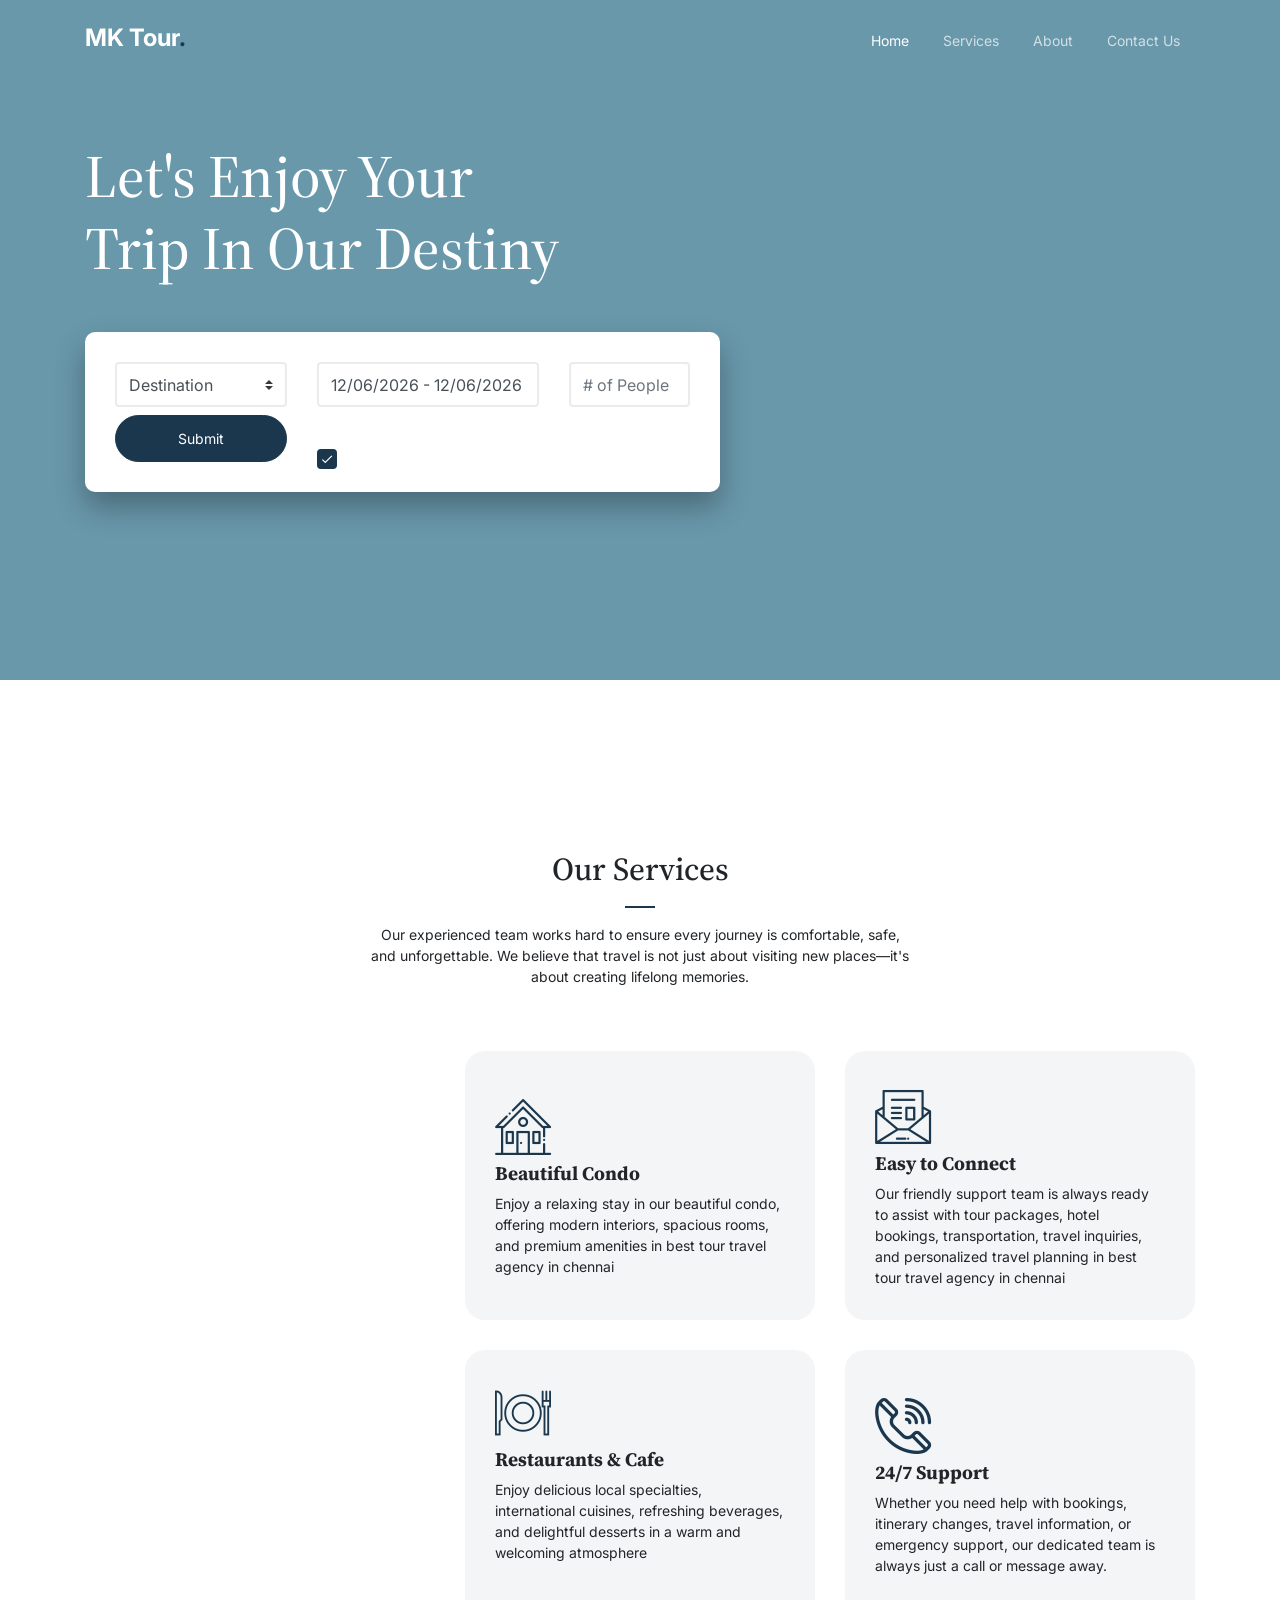
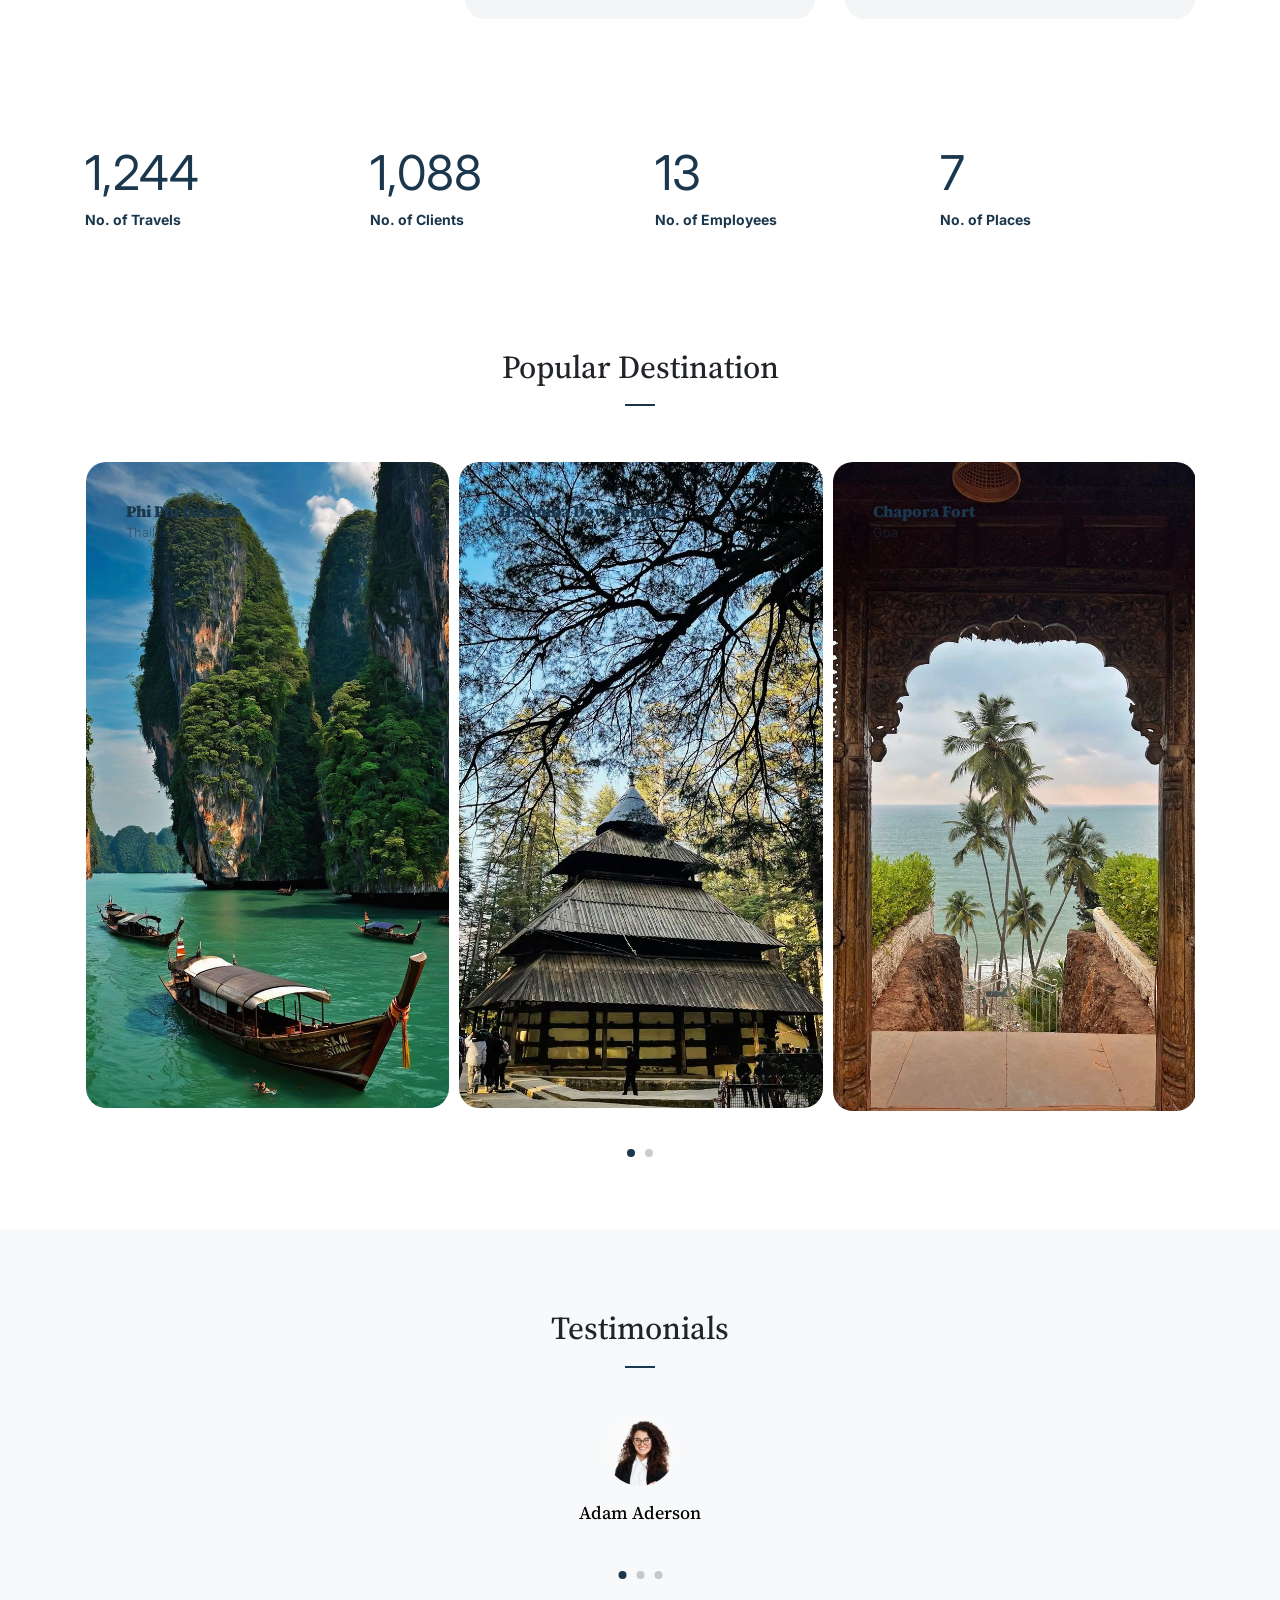
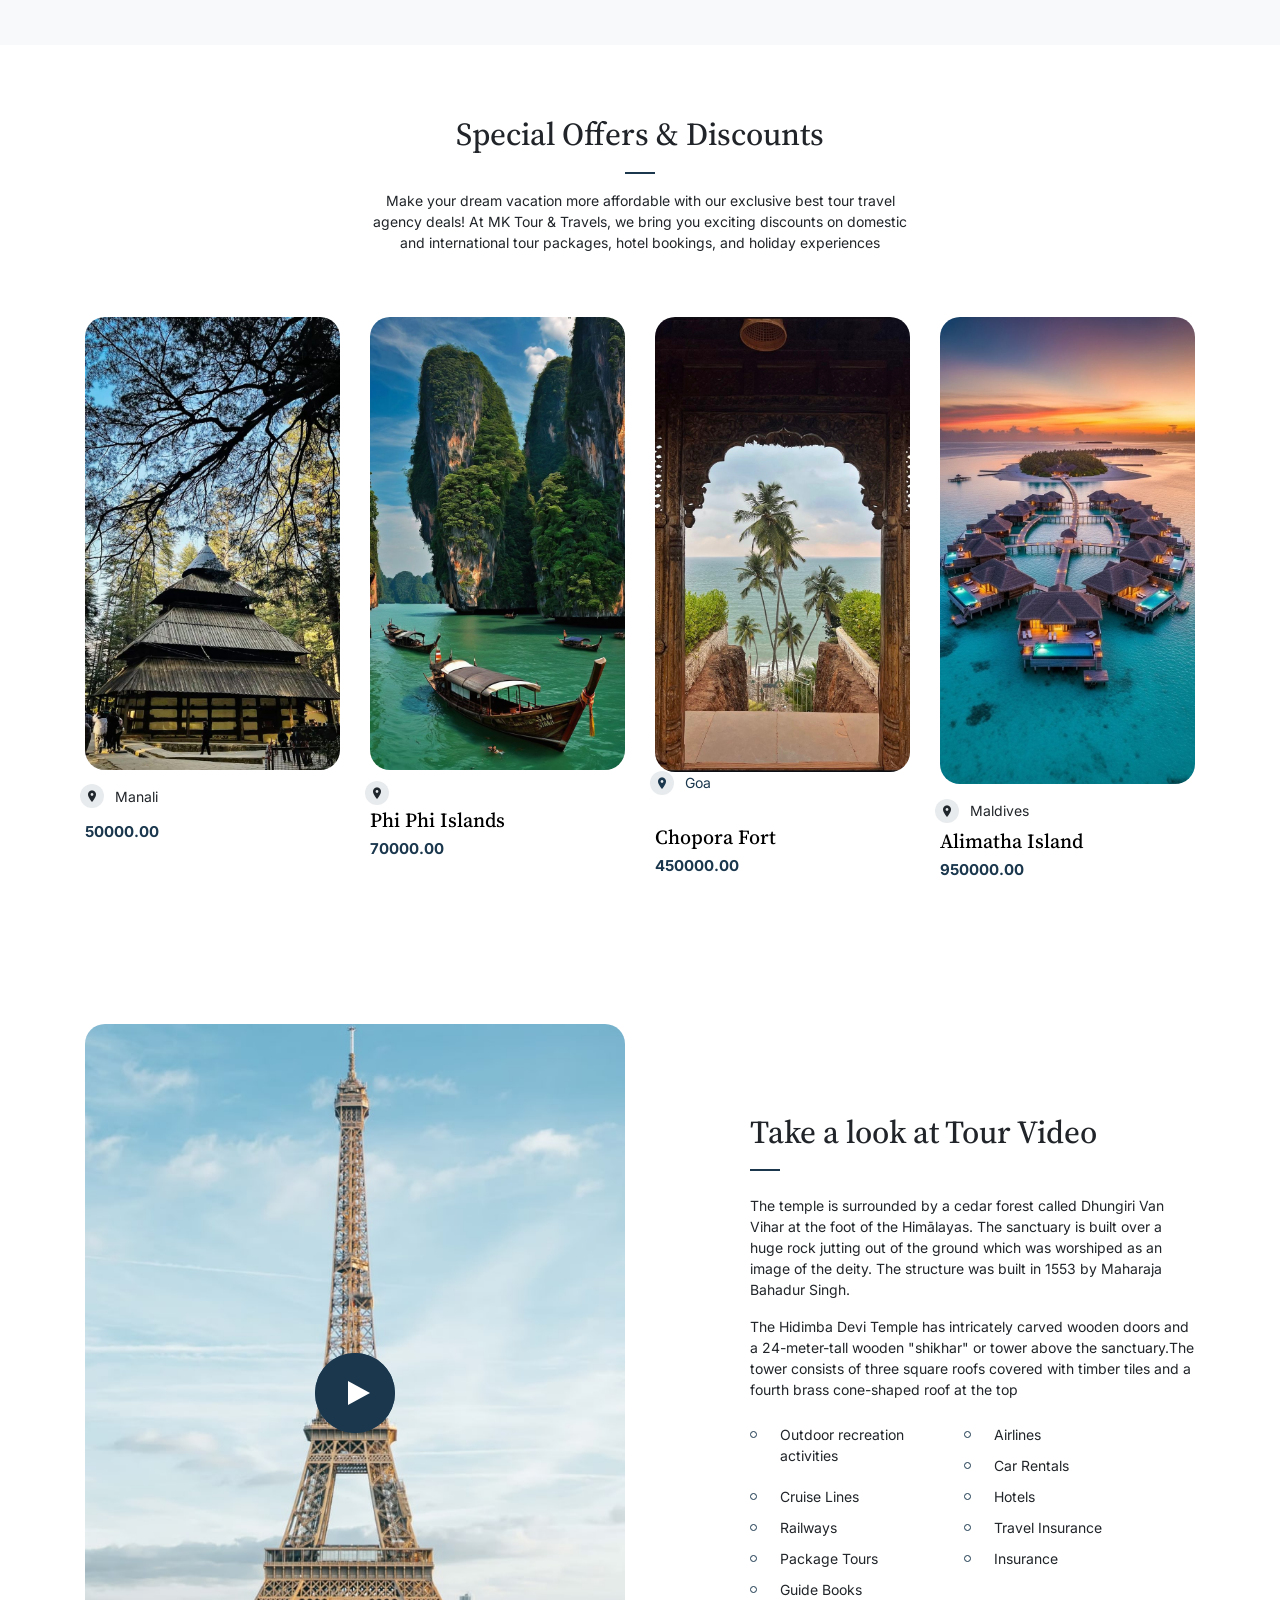
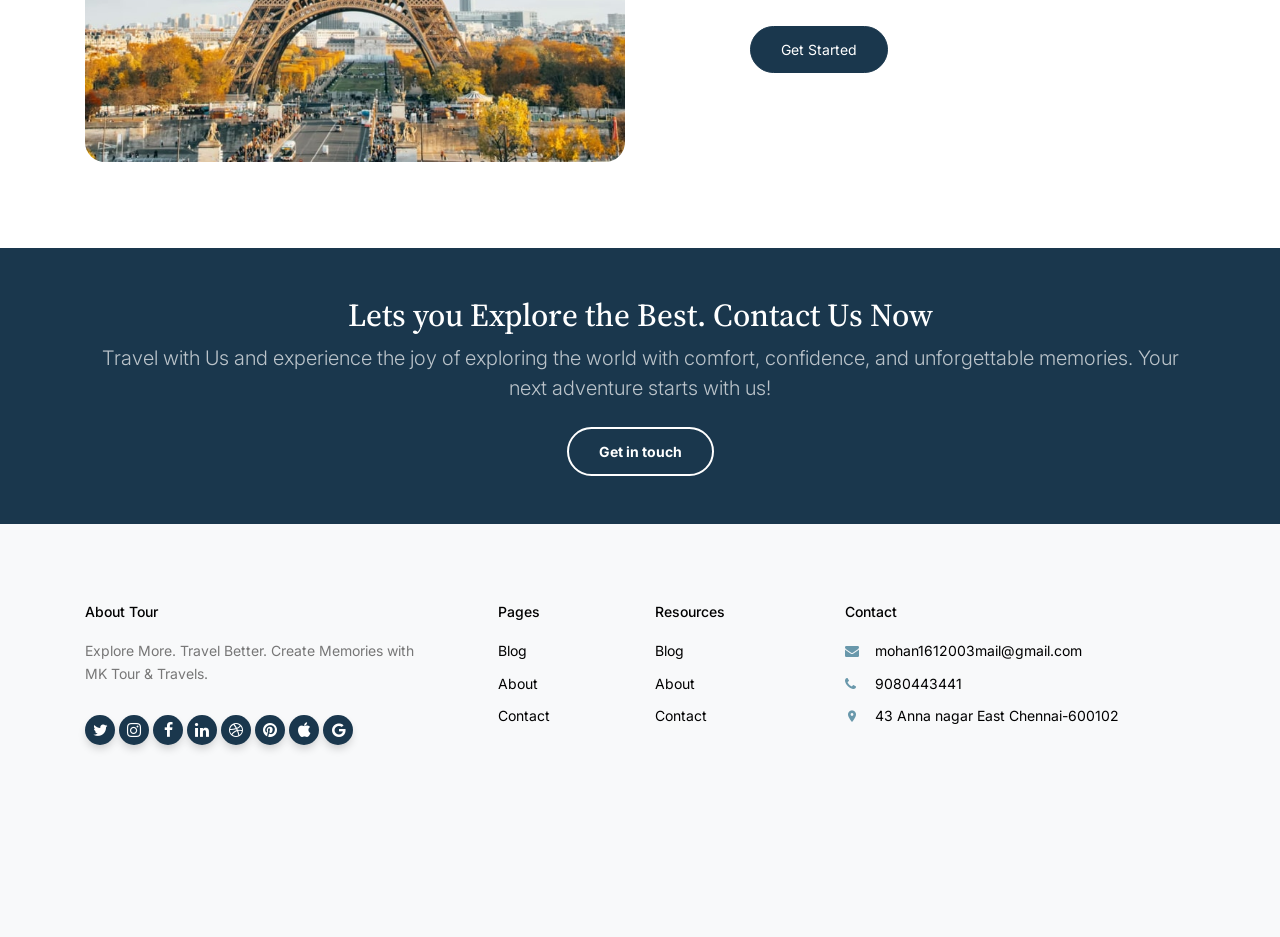
==== commit 0f947f5d: "Update index.html" ====
--- a/index.html
+++ b/index.html
@@ -234,7 +234,7 @@
 	<link rel="stylesheet" href="css/daterangepicker.css">
 	<link rel="stylesheet" href="css/aos.css">
 	<link rel="stylesheet" href="css/style.css">
-    <title>Tours & Travels</title>
+    <title>"MK Tour Travels with family and friends"</title>
 </head>
 
 <body>
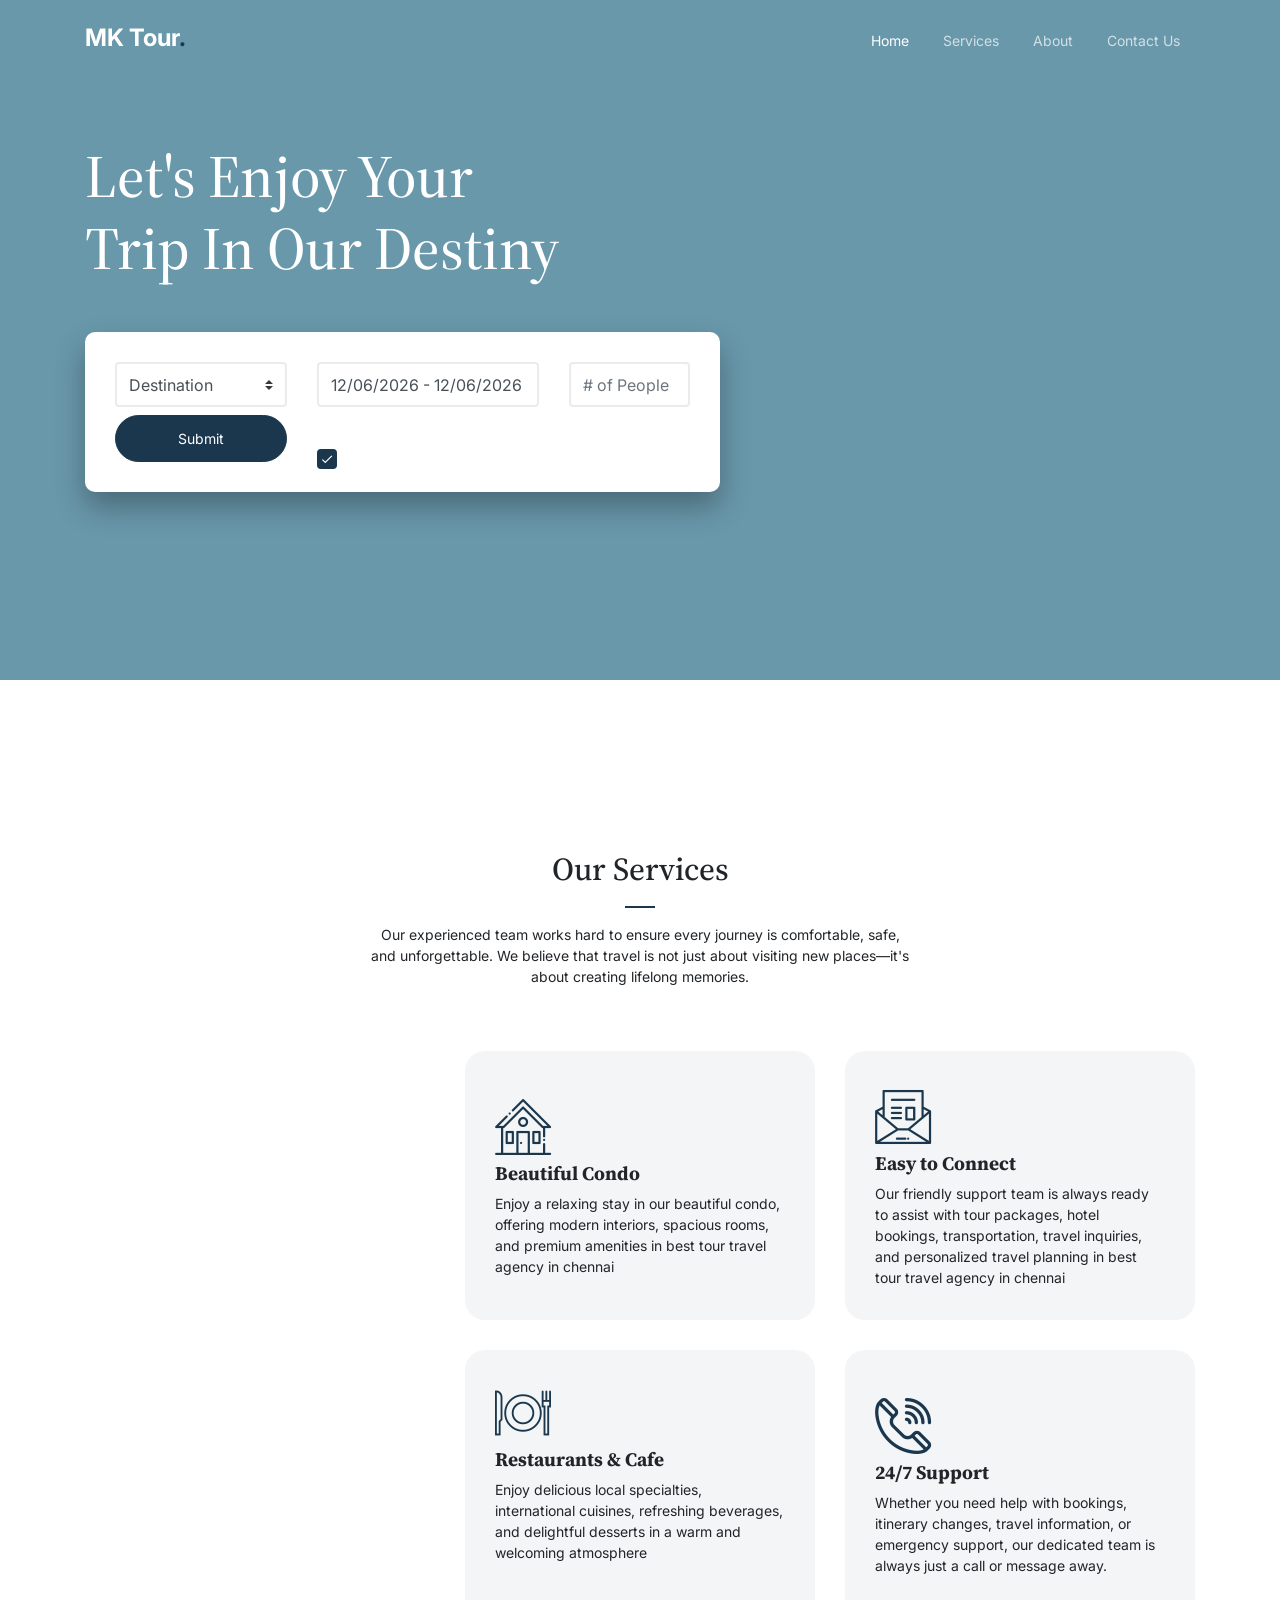
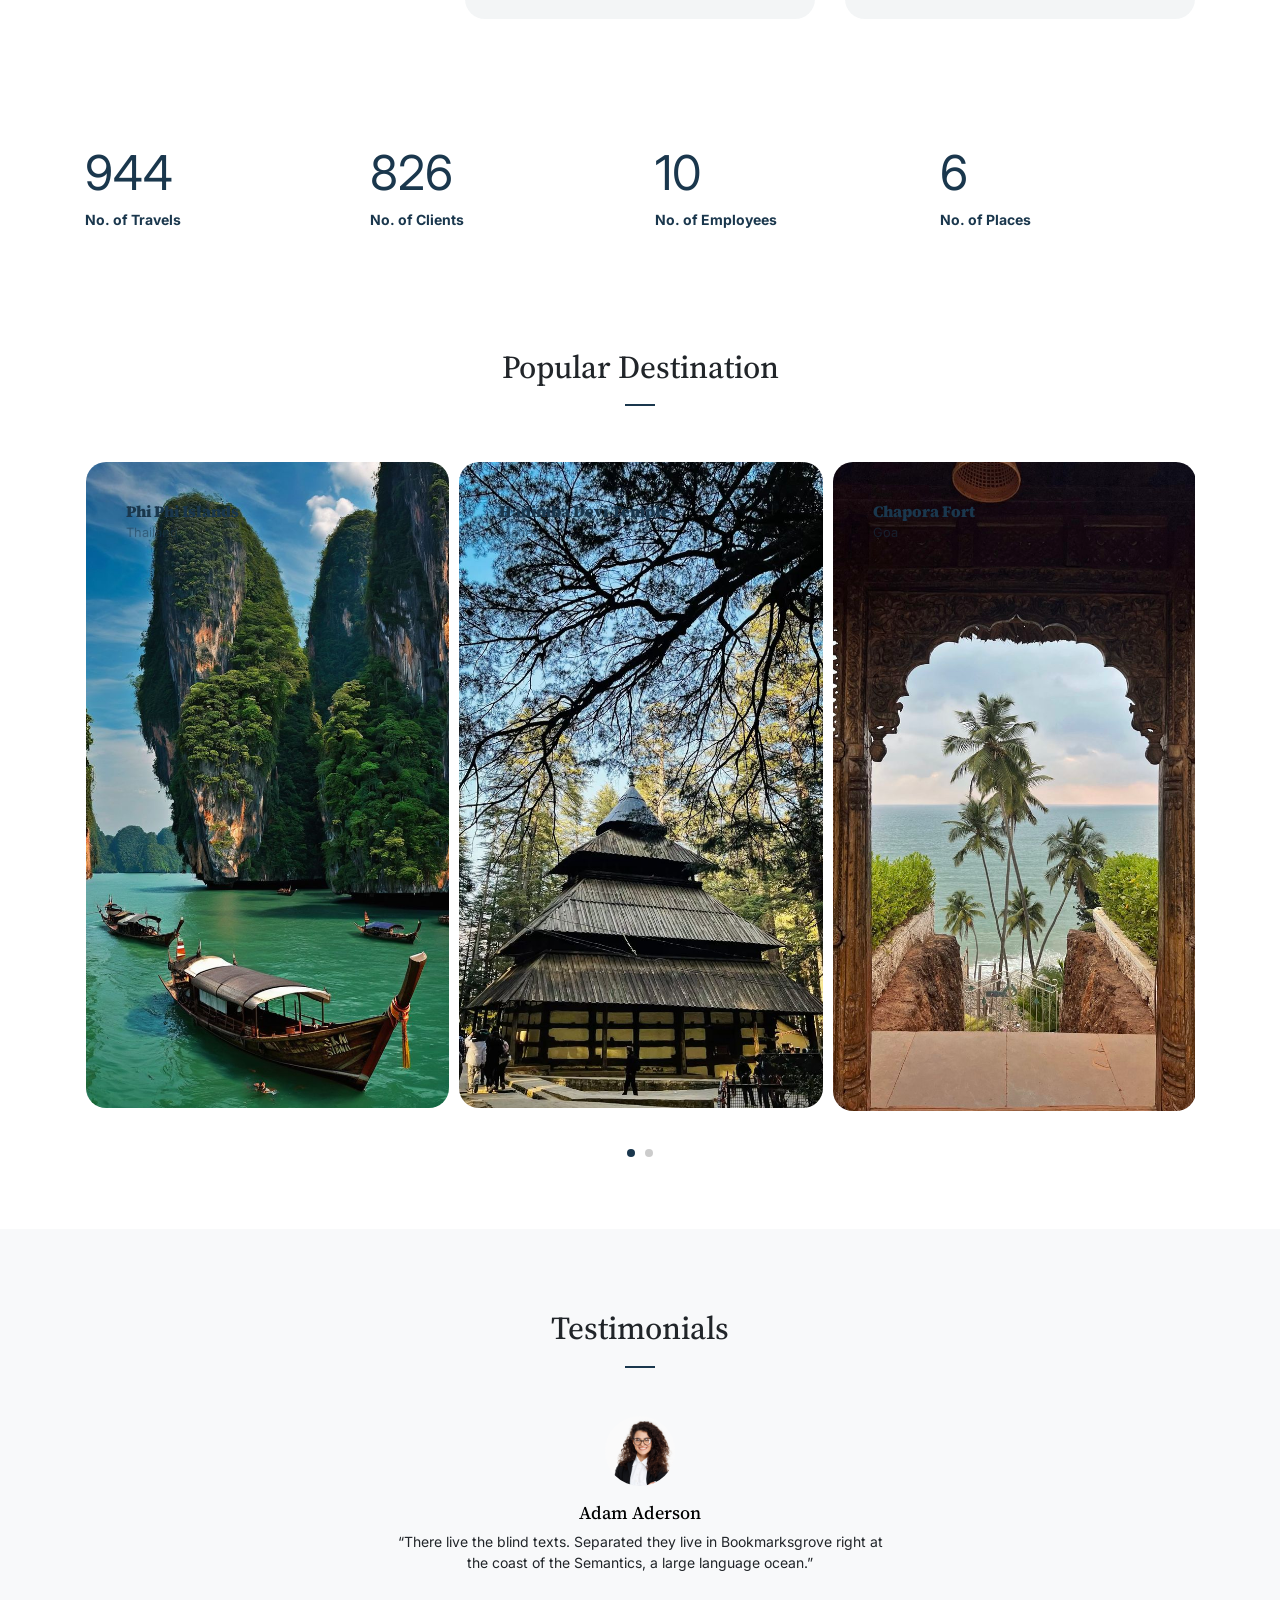
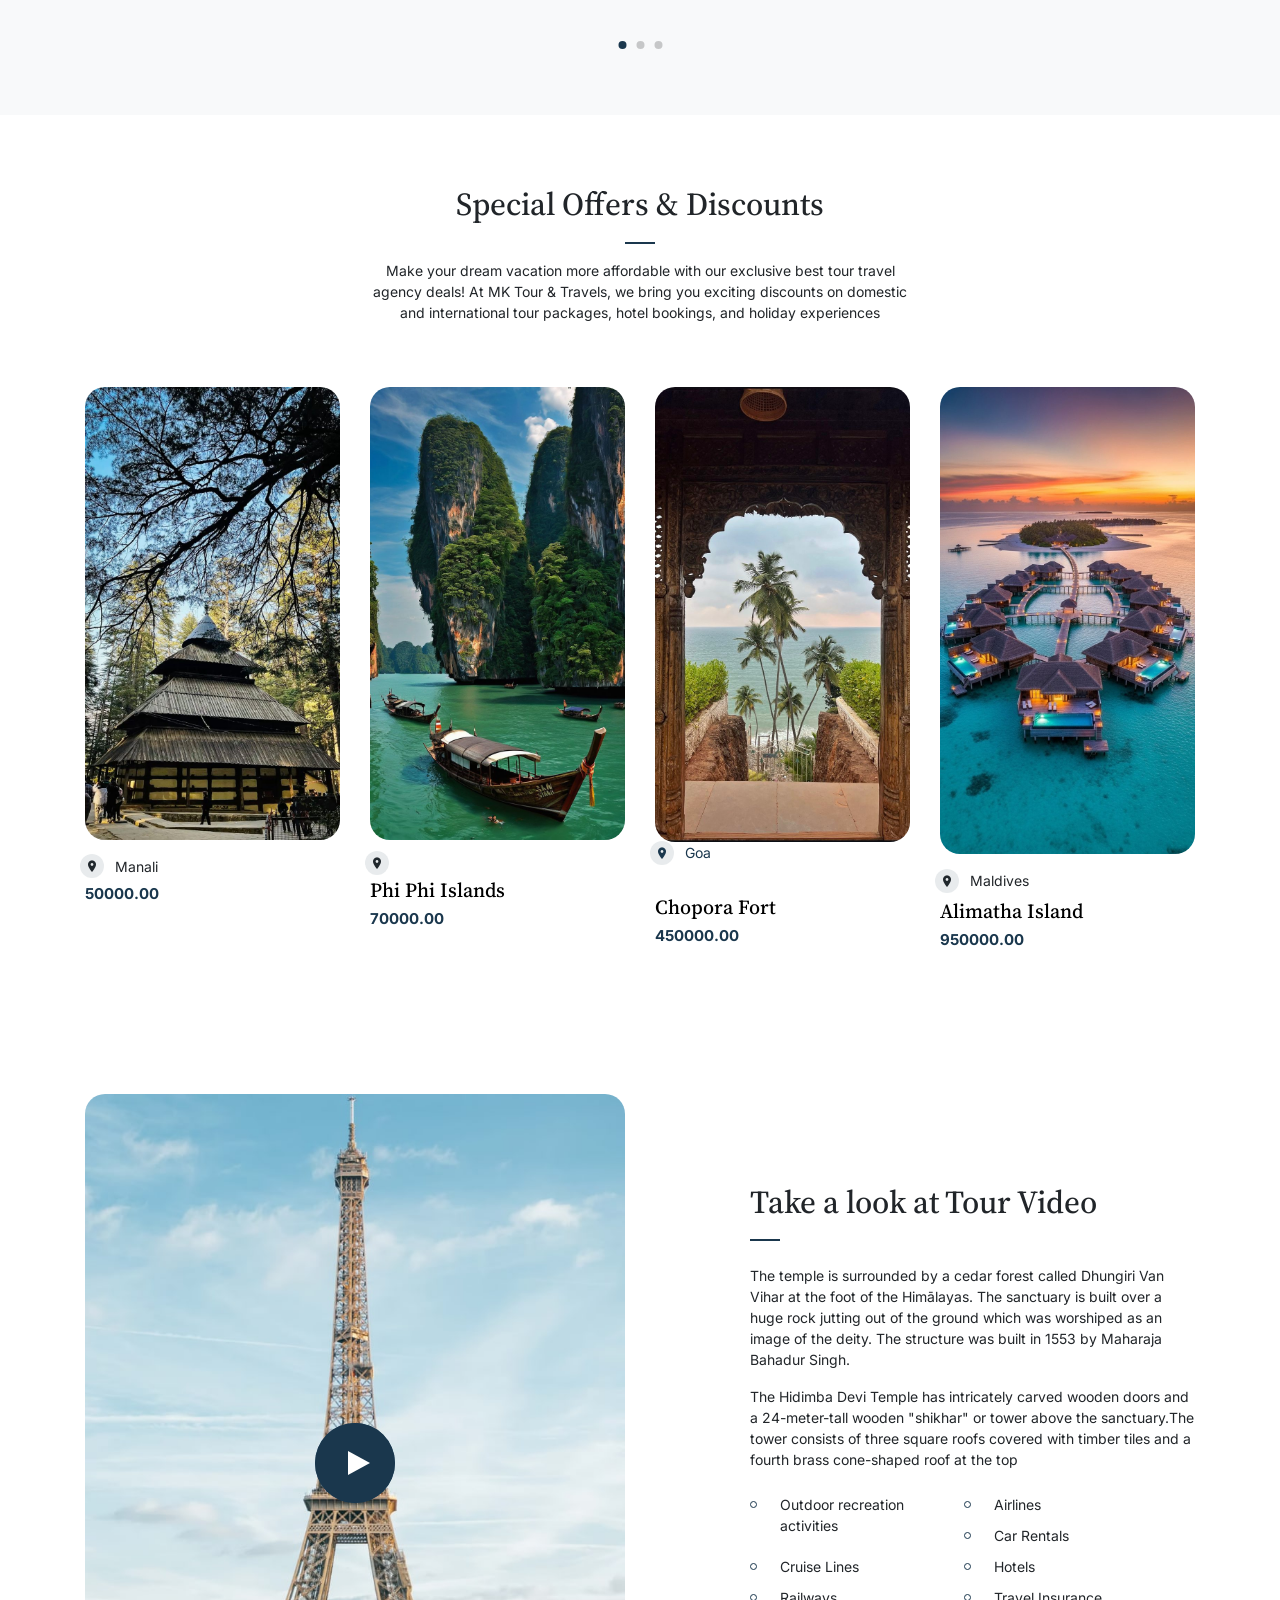
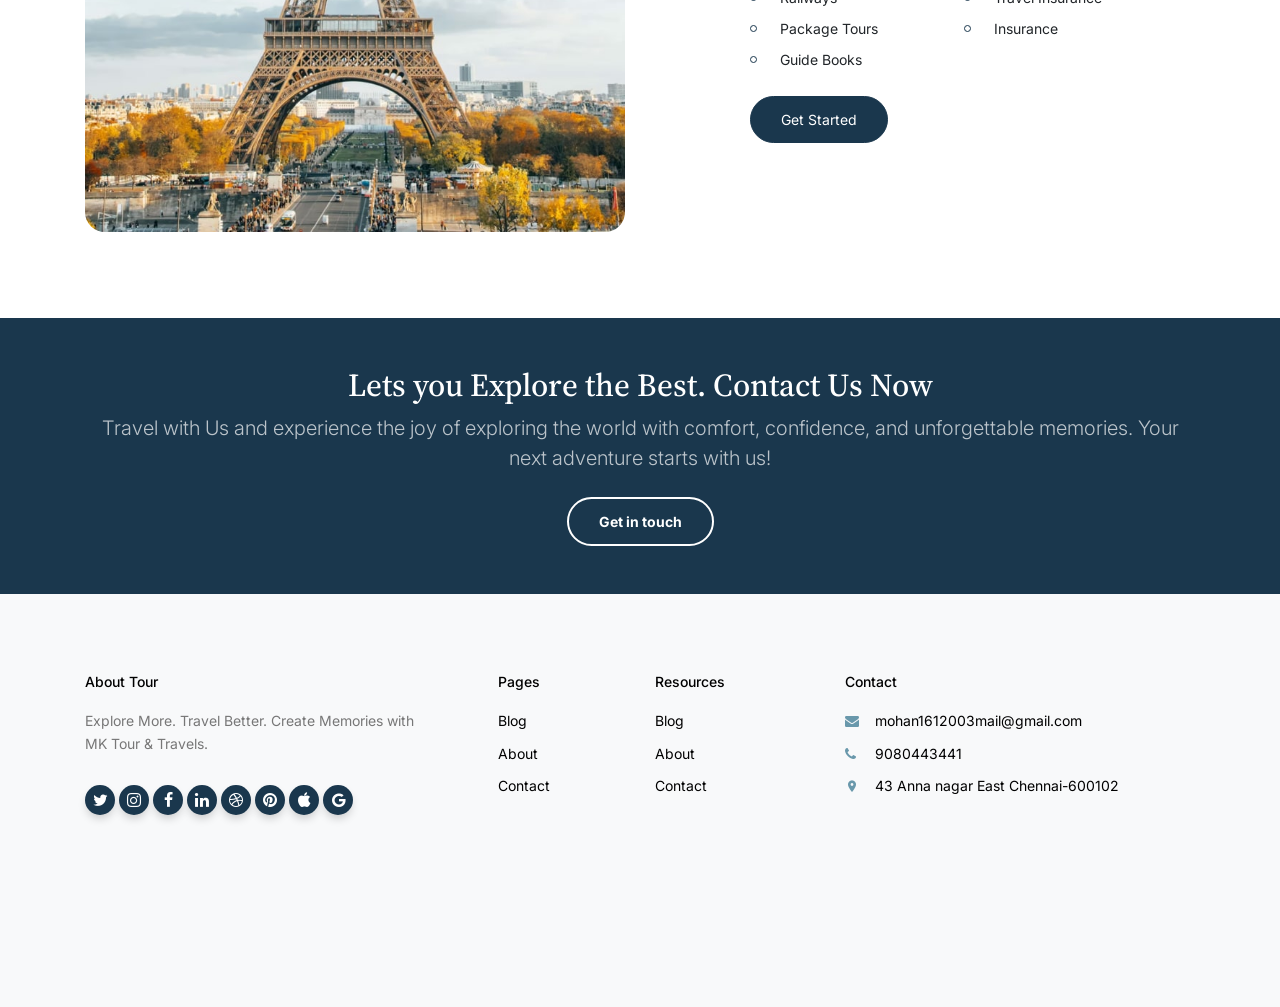
==== commit 6f431e56: "Update index.html" ====
--- a/index.html
+++ b/index.html
@@ -547,7 +547,7 @@
 						</span>
 						<div class="d-flex align-items-center">
 							<div>
-								<h3><a href="#"></a></h3>
+								<a href="#"></a>
 								<div class="price ml-auto">
 									<span>50000.00</span>
 								</div>
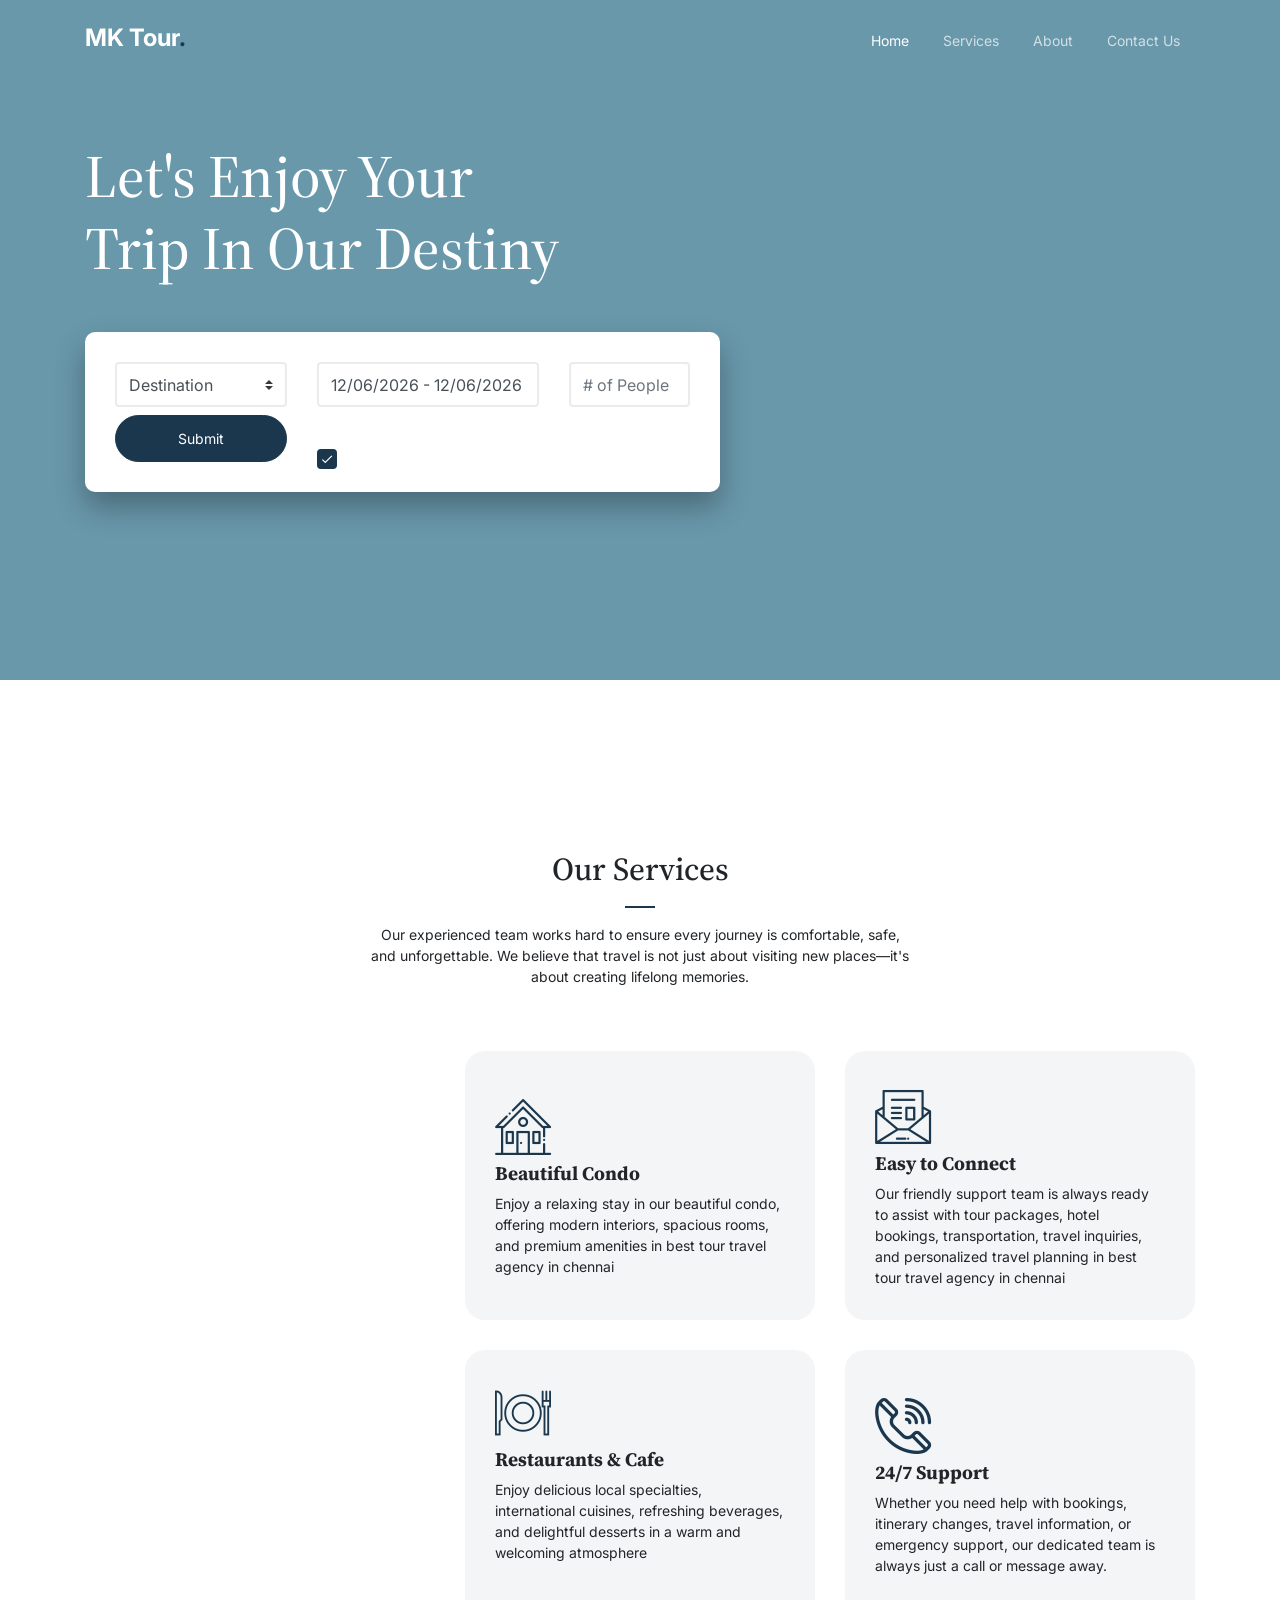
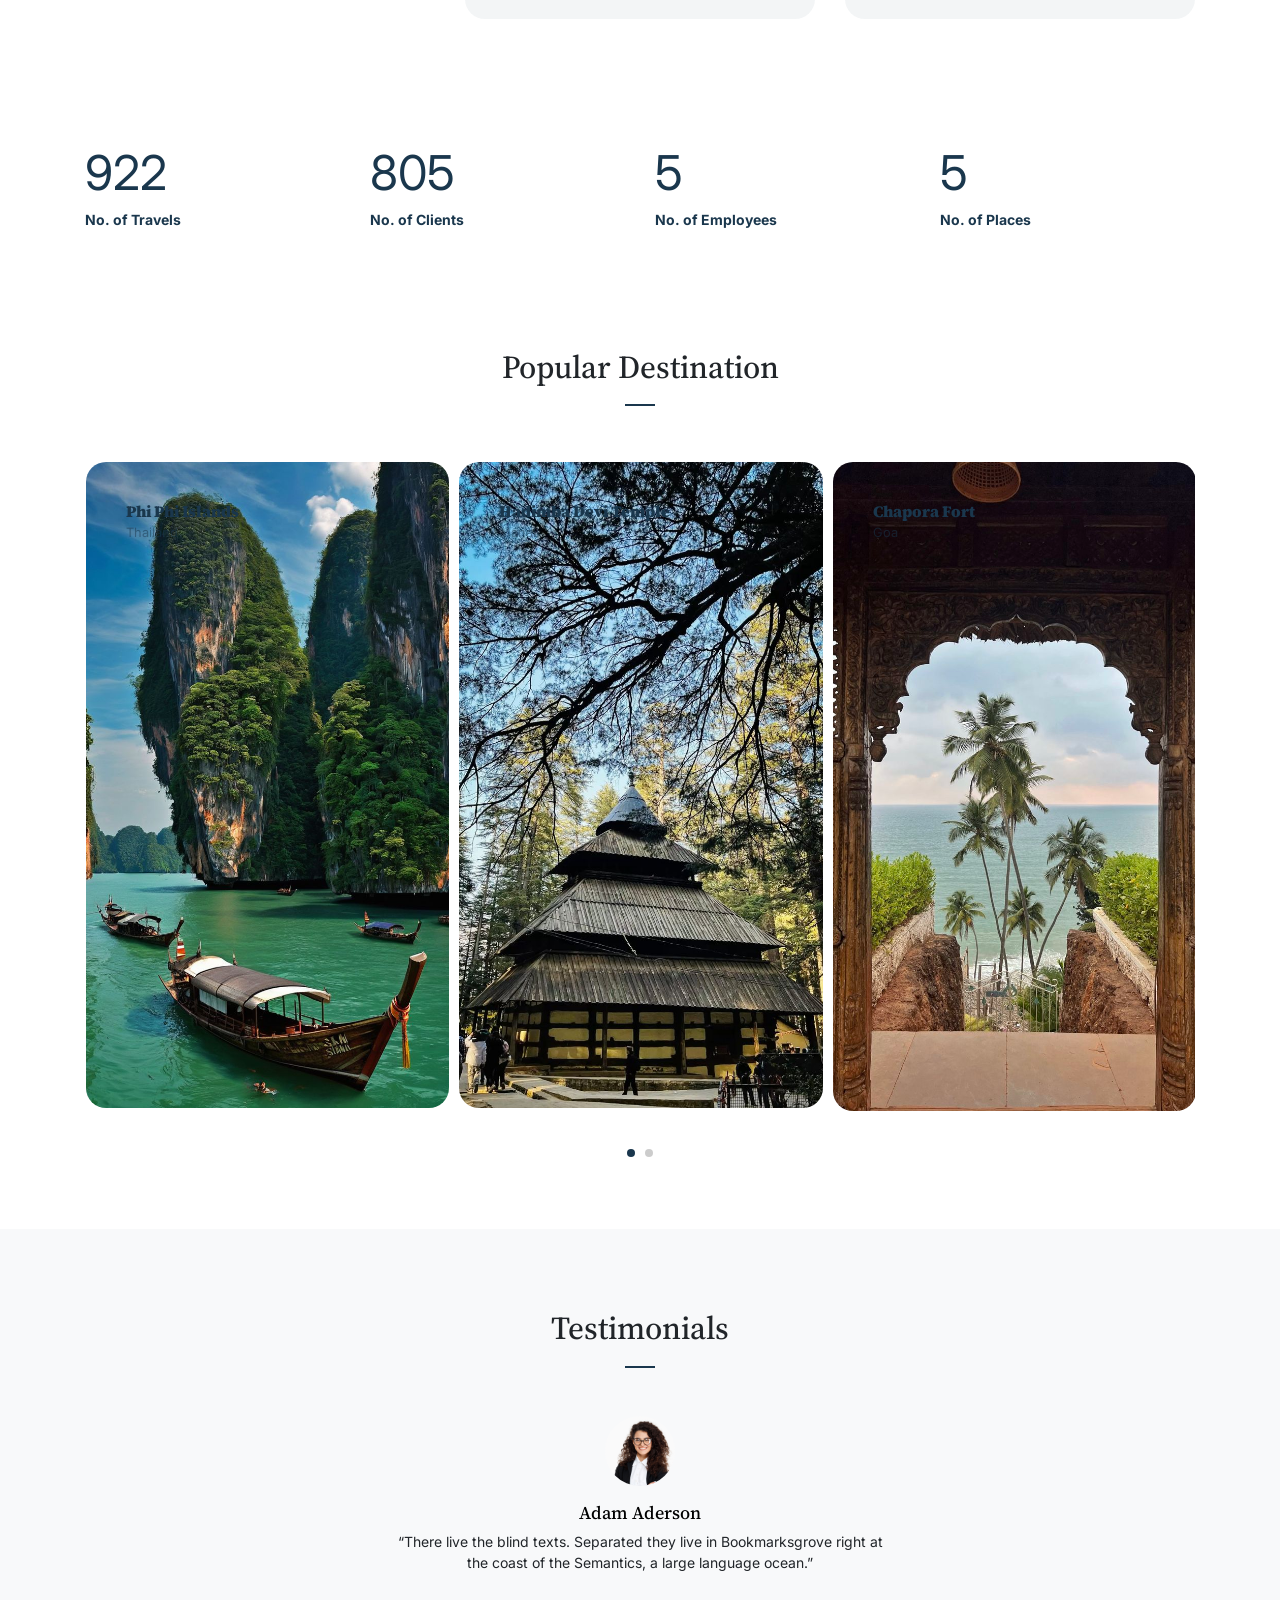
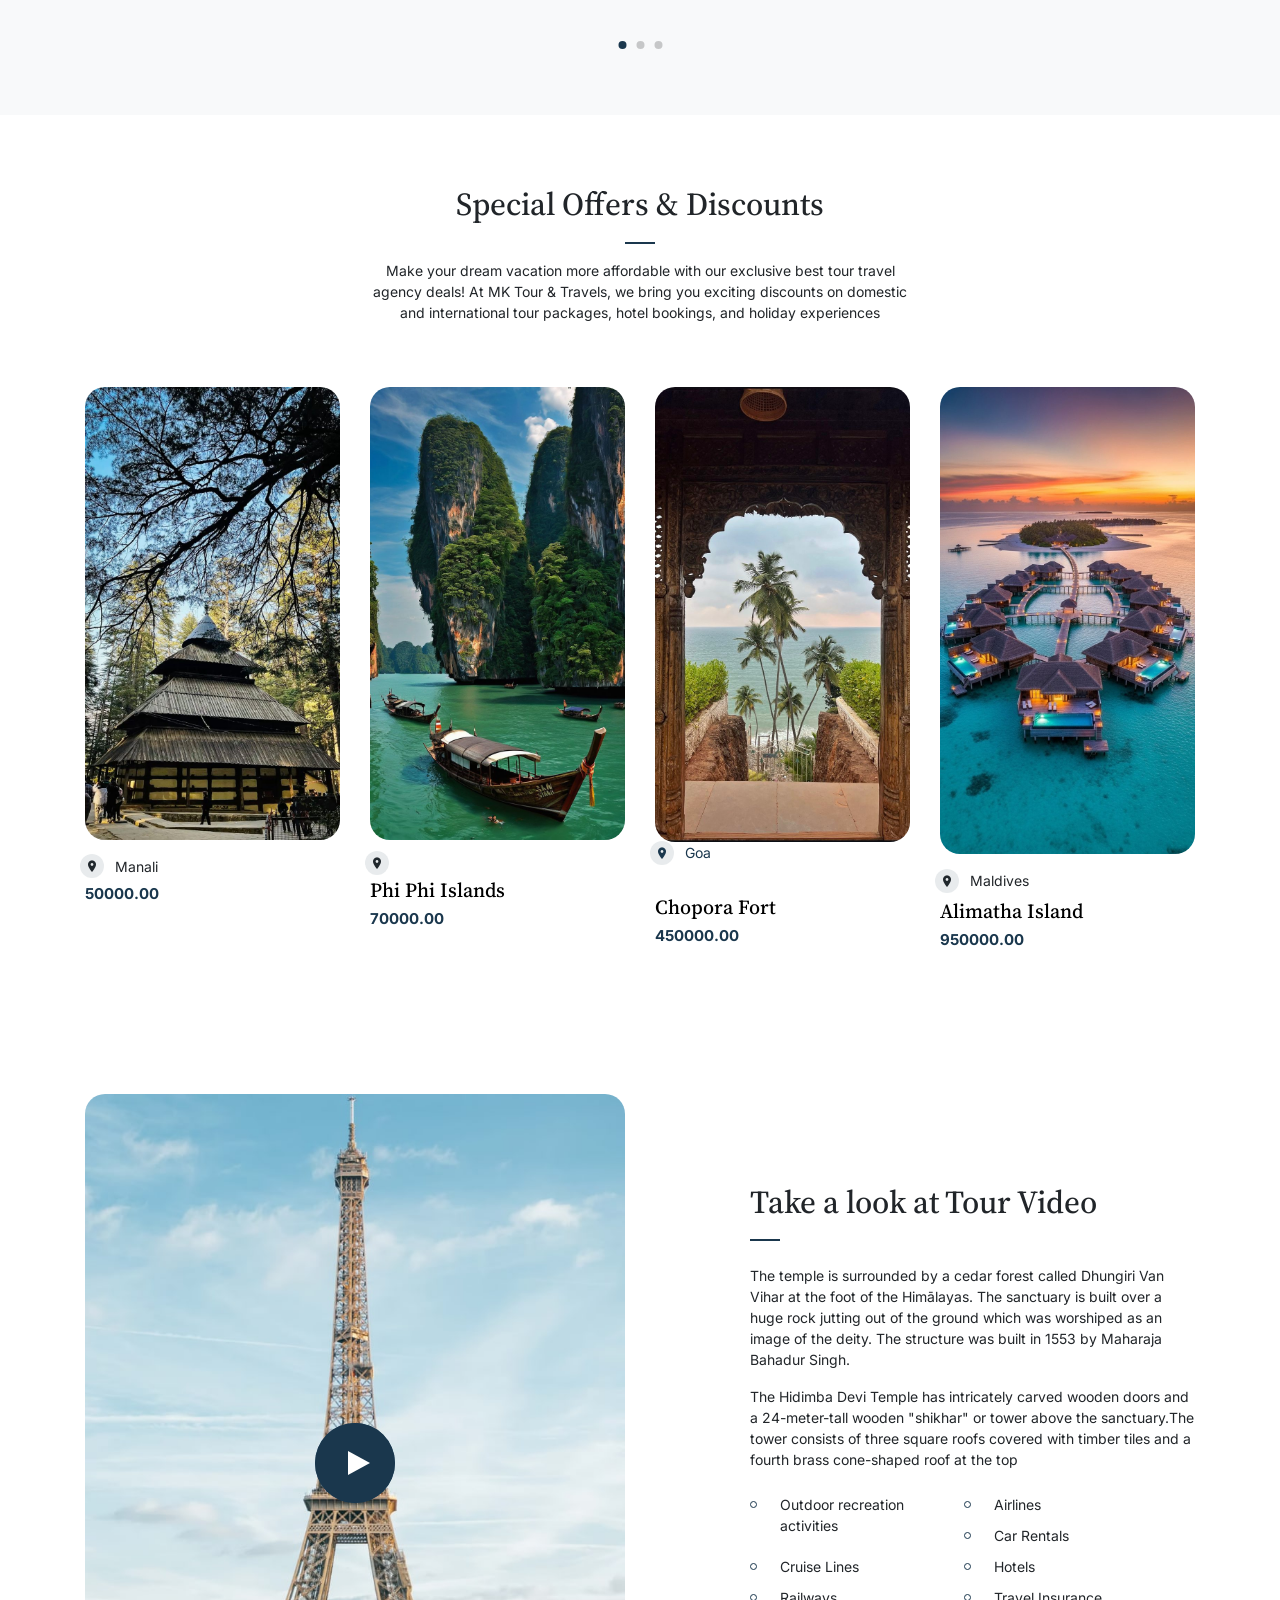
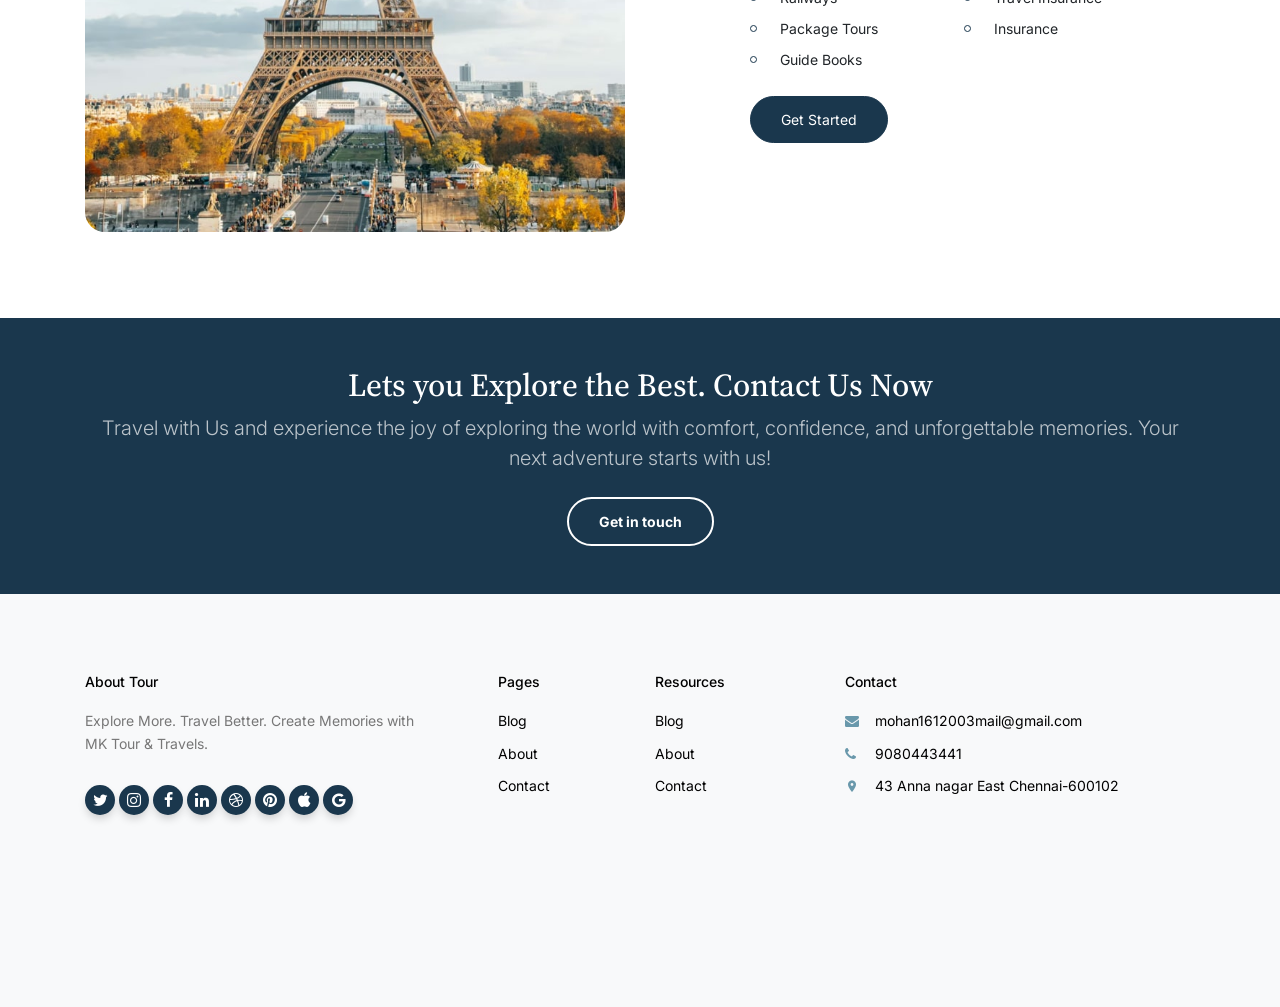
==== commit de398fb2: "Update index.html" ====
--- a/index.html
+++ b/index.html
@@ -405,7 +405,7 @@
 				<div class="col-6 col-sm-6 col-md-6 col-lg-3">
 					<div class="counter-wrap">
 						<div class="counter">
-							<span class="" data-number="100">0</span>
+							<span class="" data-number="60">0</span>
 						</div>
 						<span class="caption">No. of Employees</span>
 					</div>
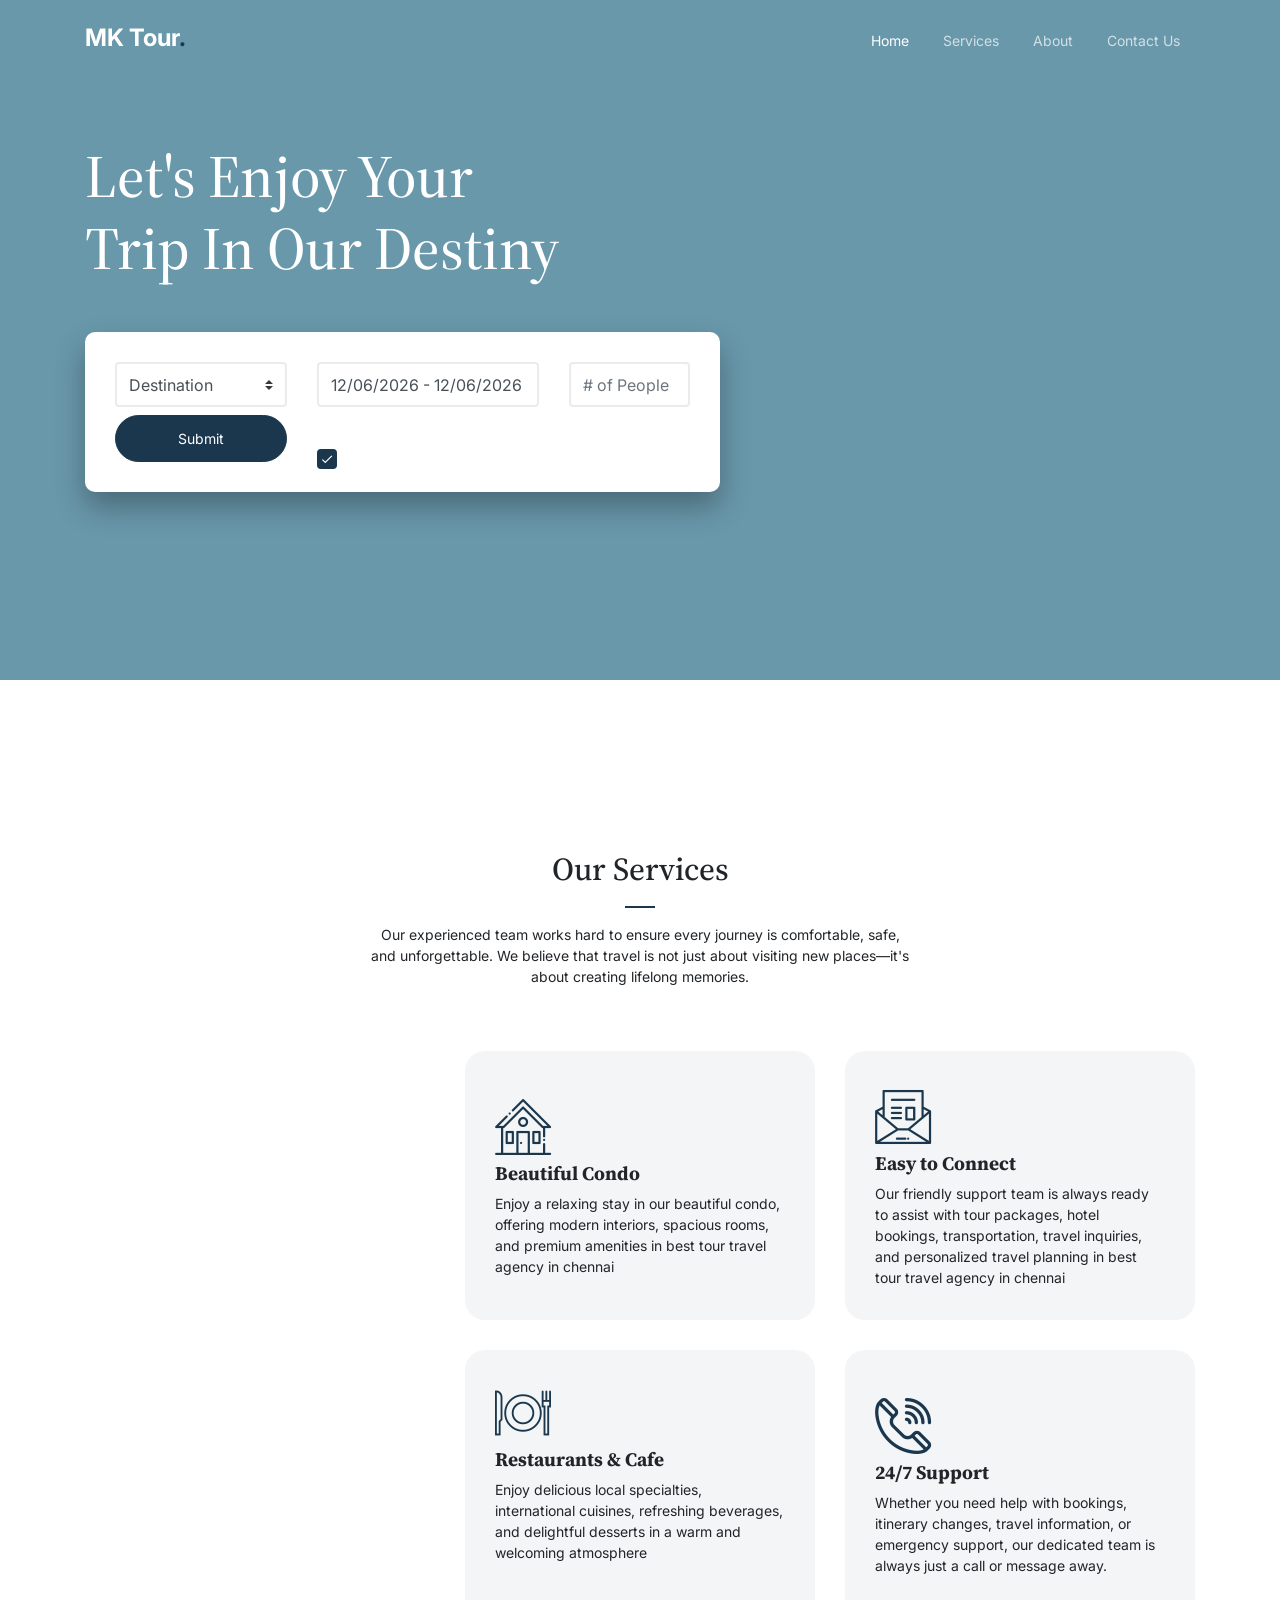
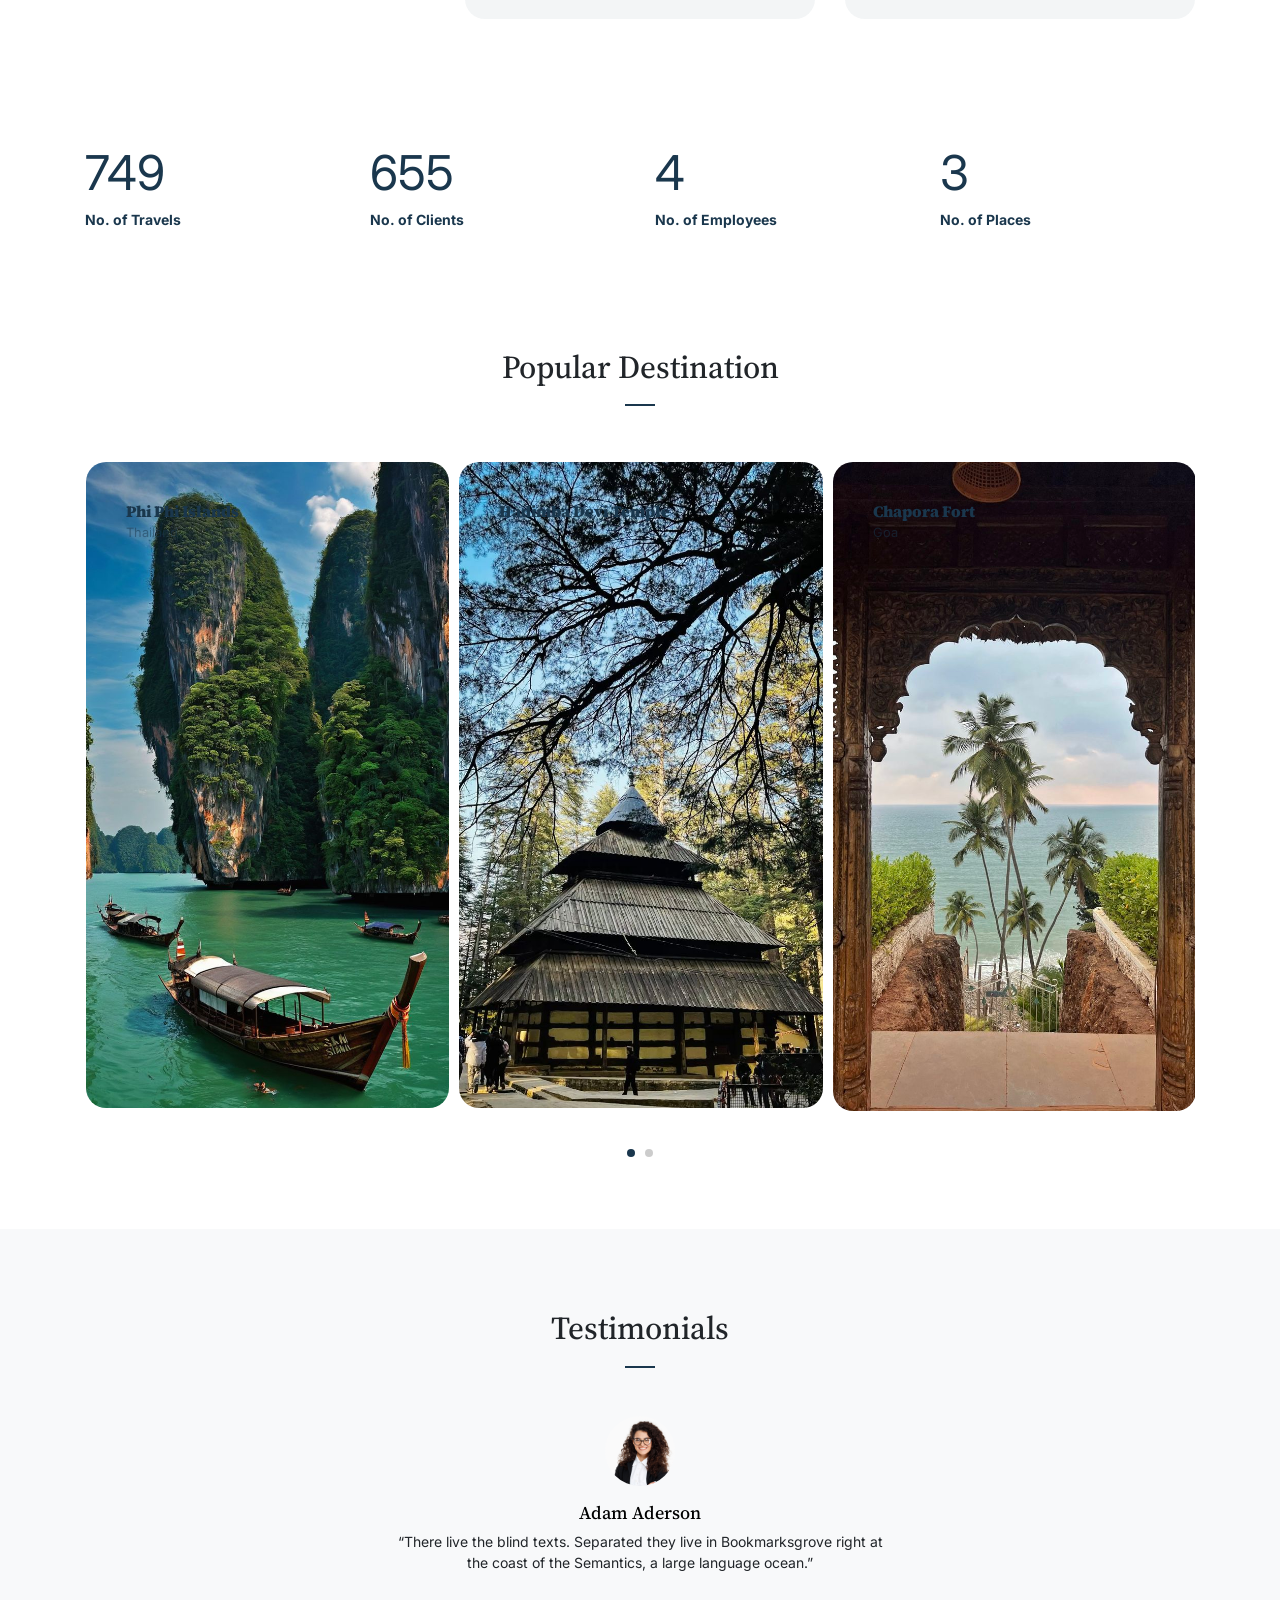
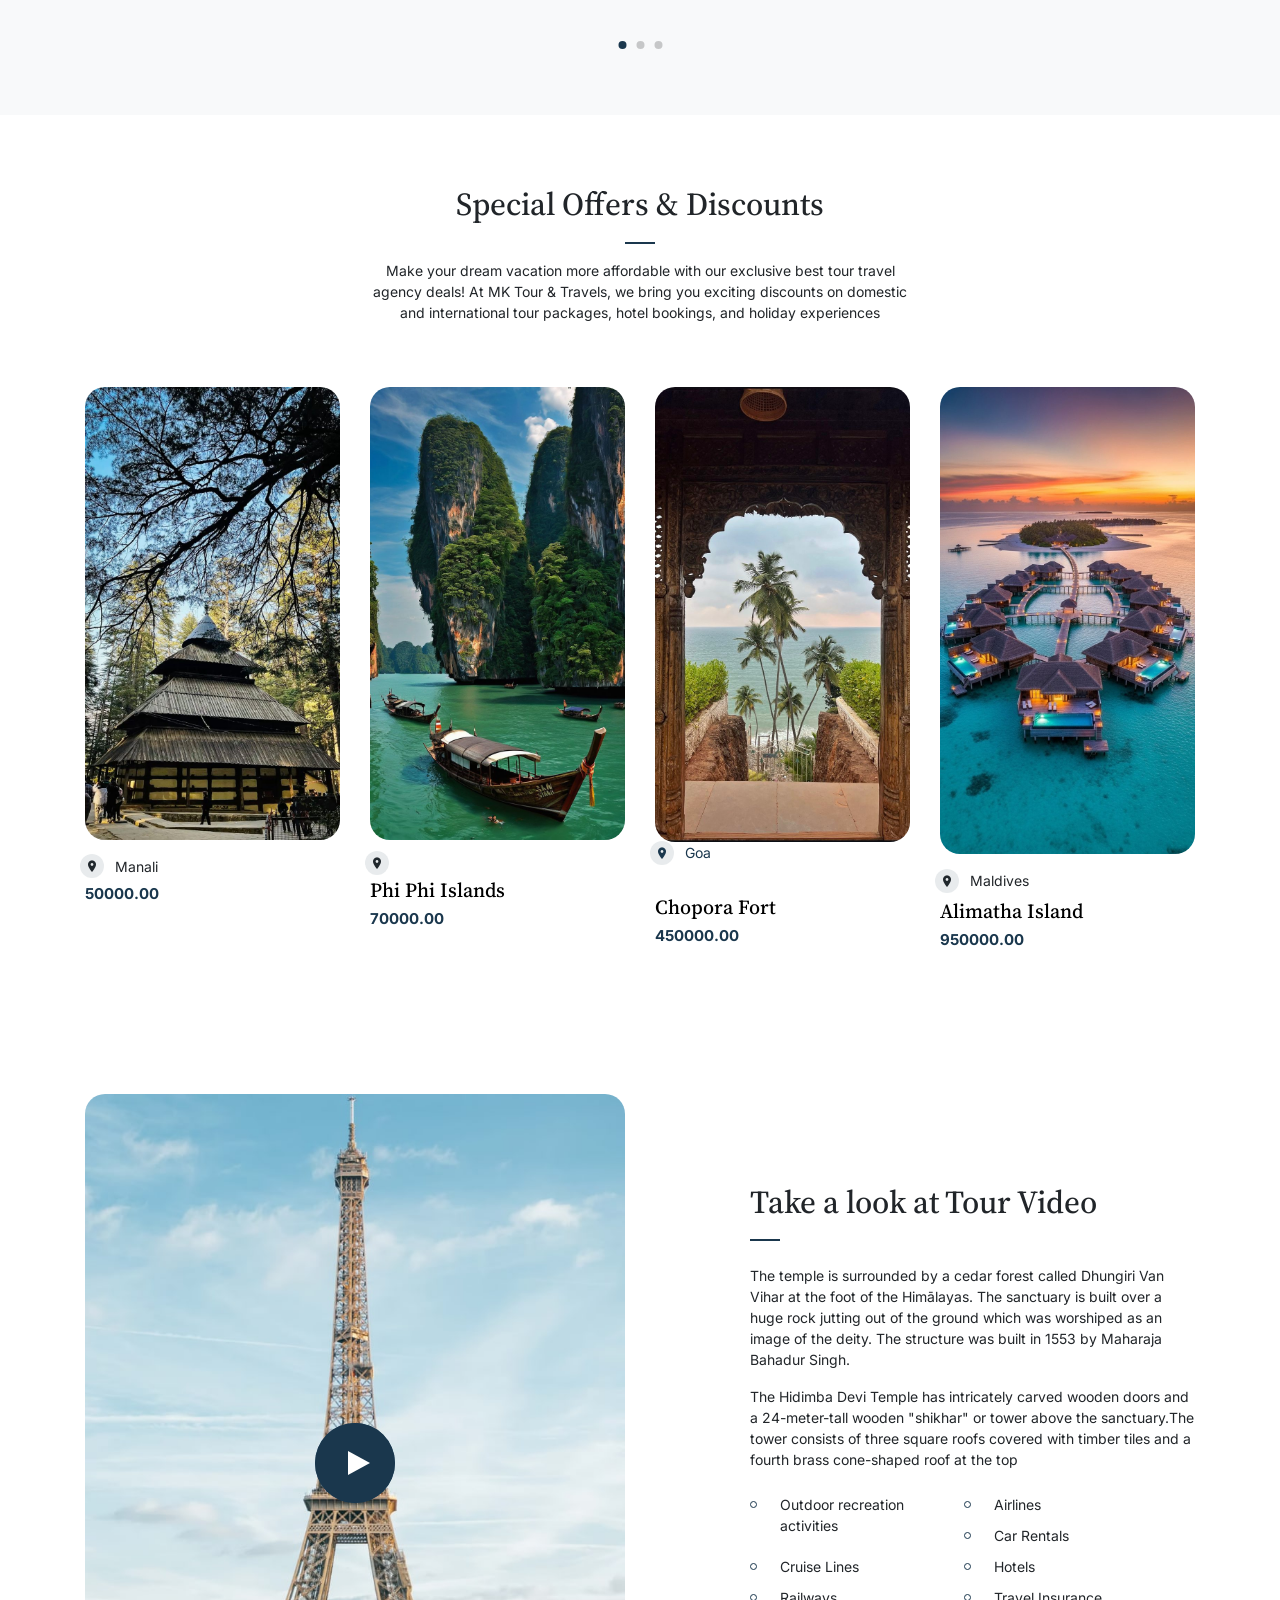
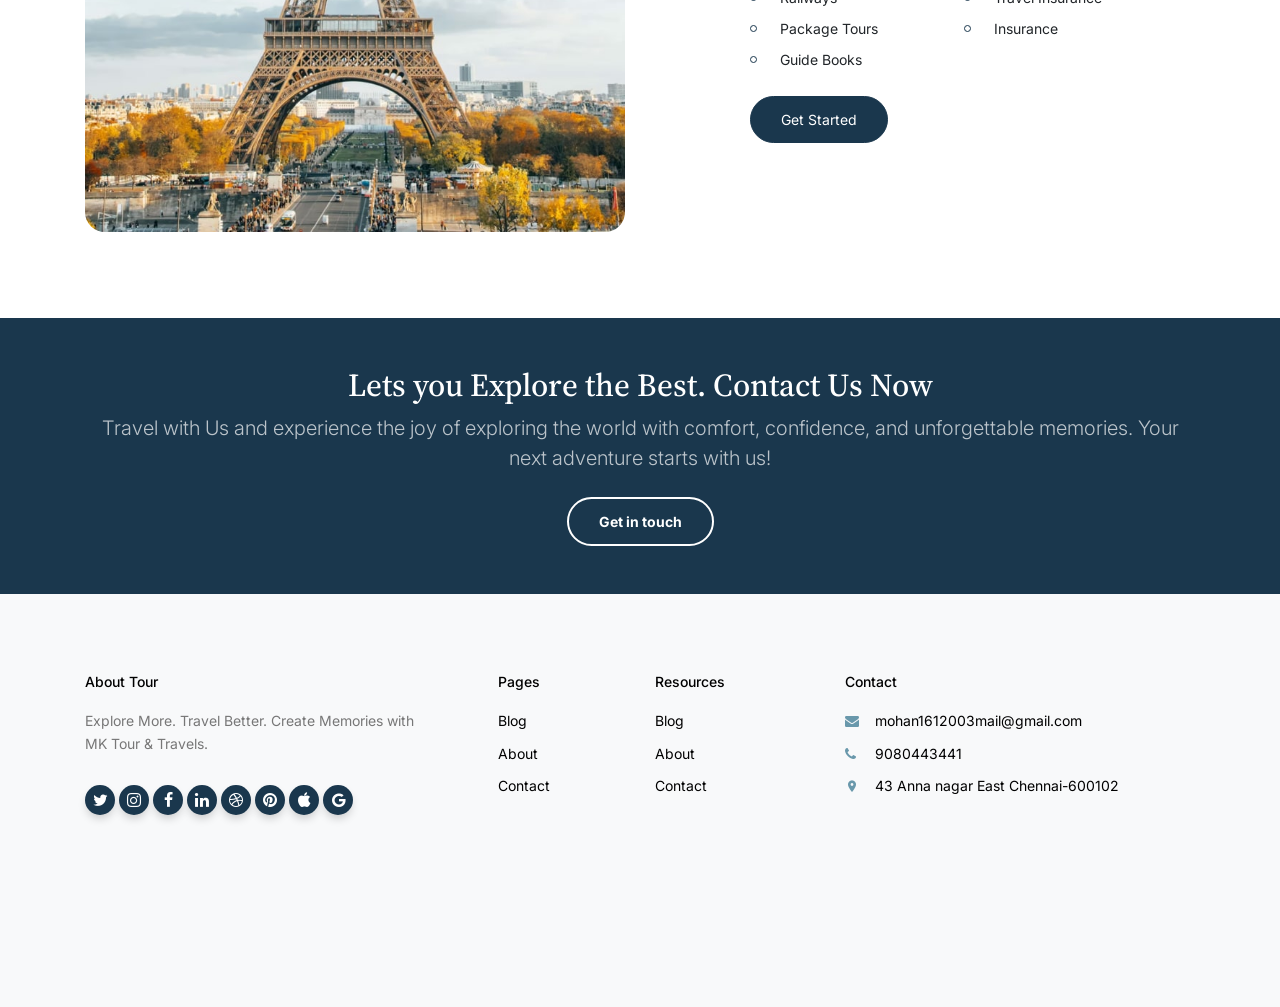
==== commit cabbe845: "Update index.html" ====
--- a/index.html
+++ b/index.html
@@ -413,7 +413,7 @@
 				<div class="col-6 col-sm-6 col-md-6 col-lg-3">
 					<div class="counter-wrap">
 						<div class="counter">
-							<span class="" data-number="60">0</span>
+							<span class="" data-number="40">0</span>
 						</div>
 						<span class="caption">No. of Places</span>
 					</div>
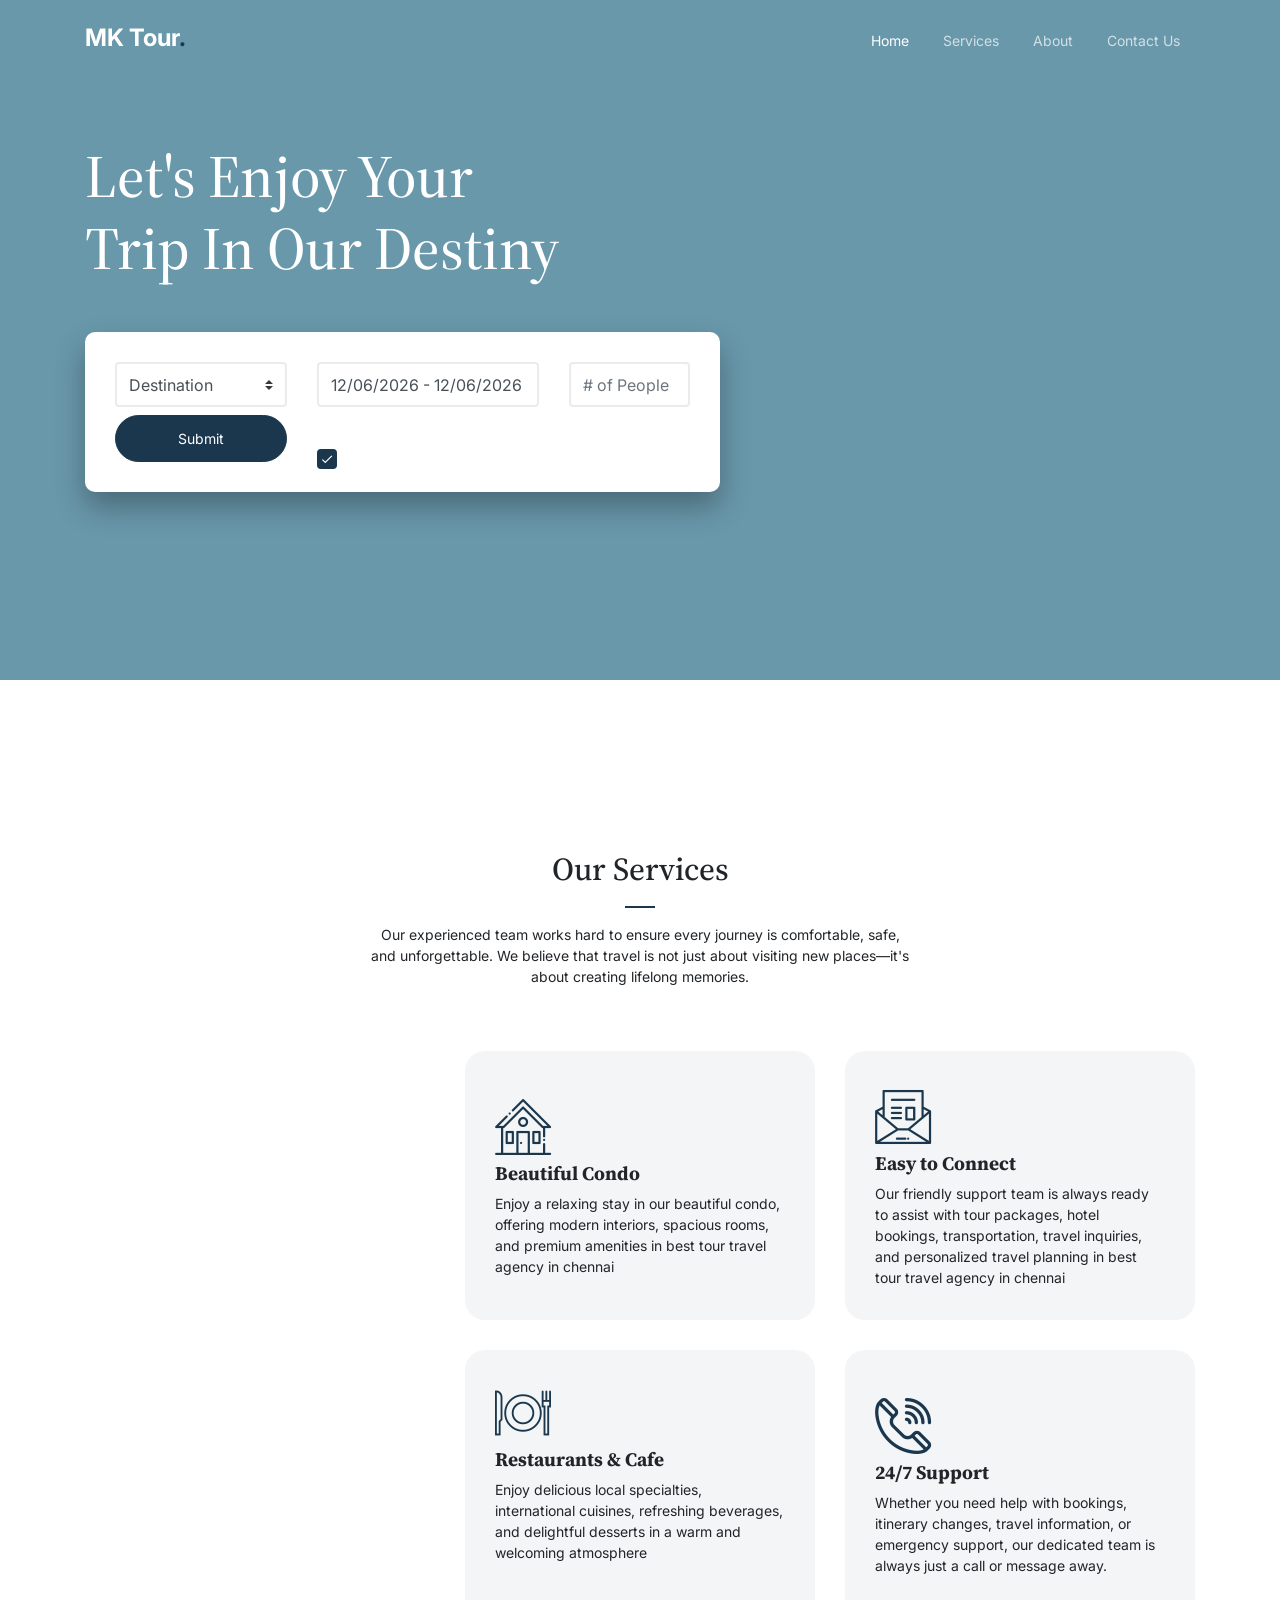
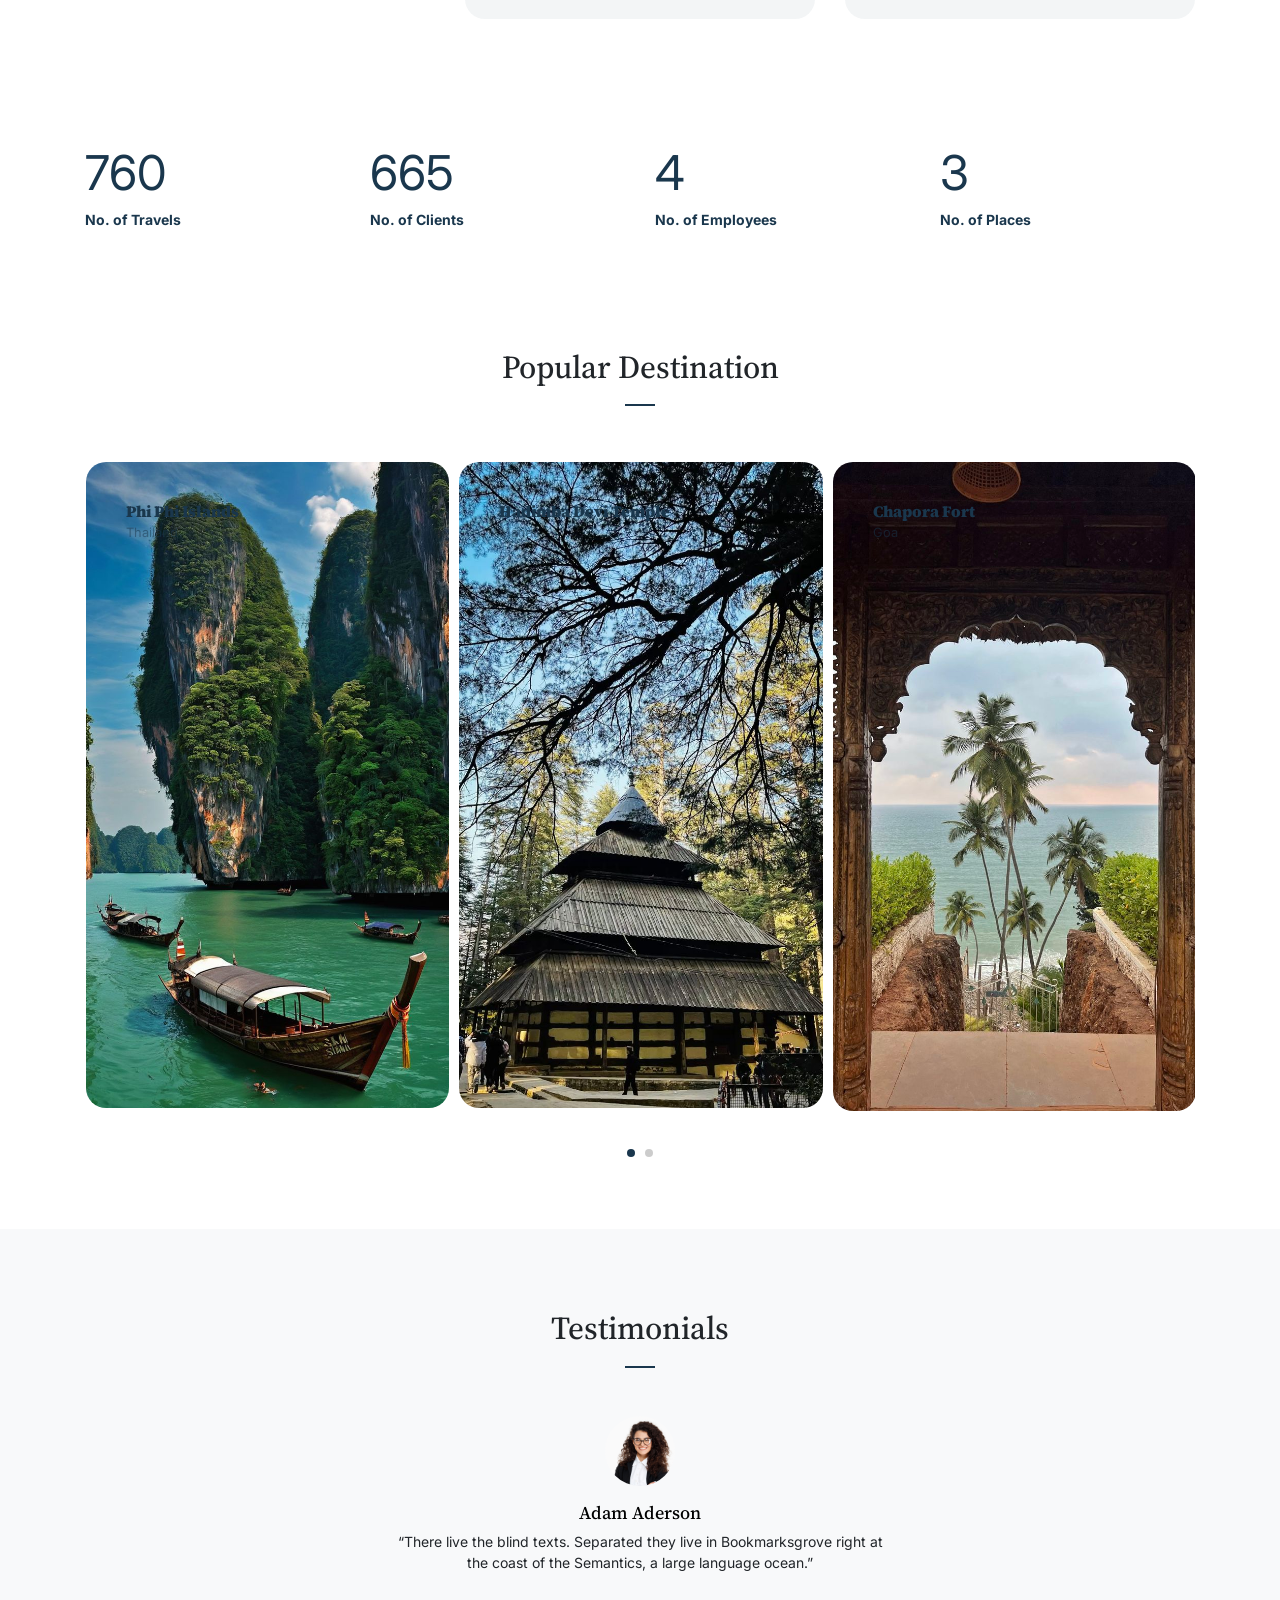
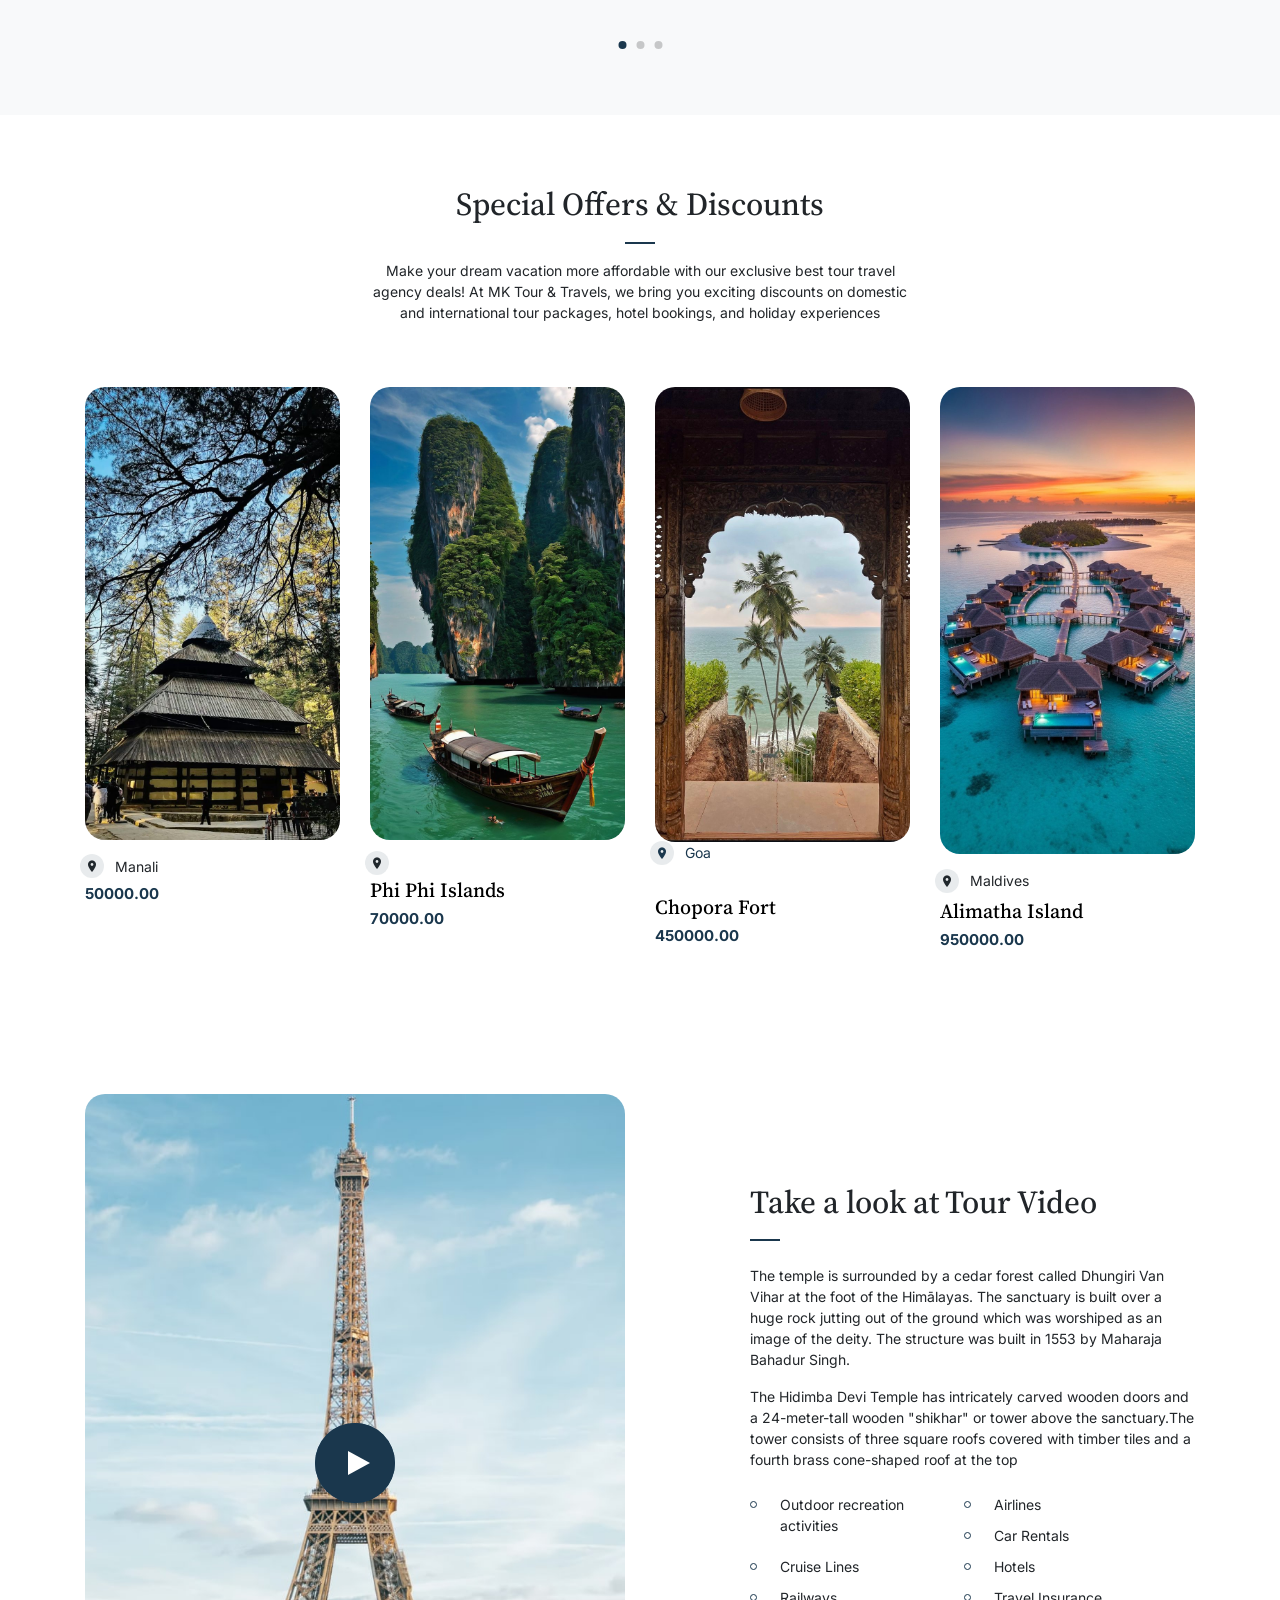
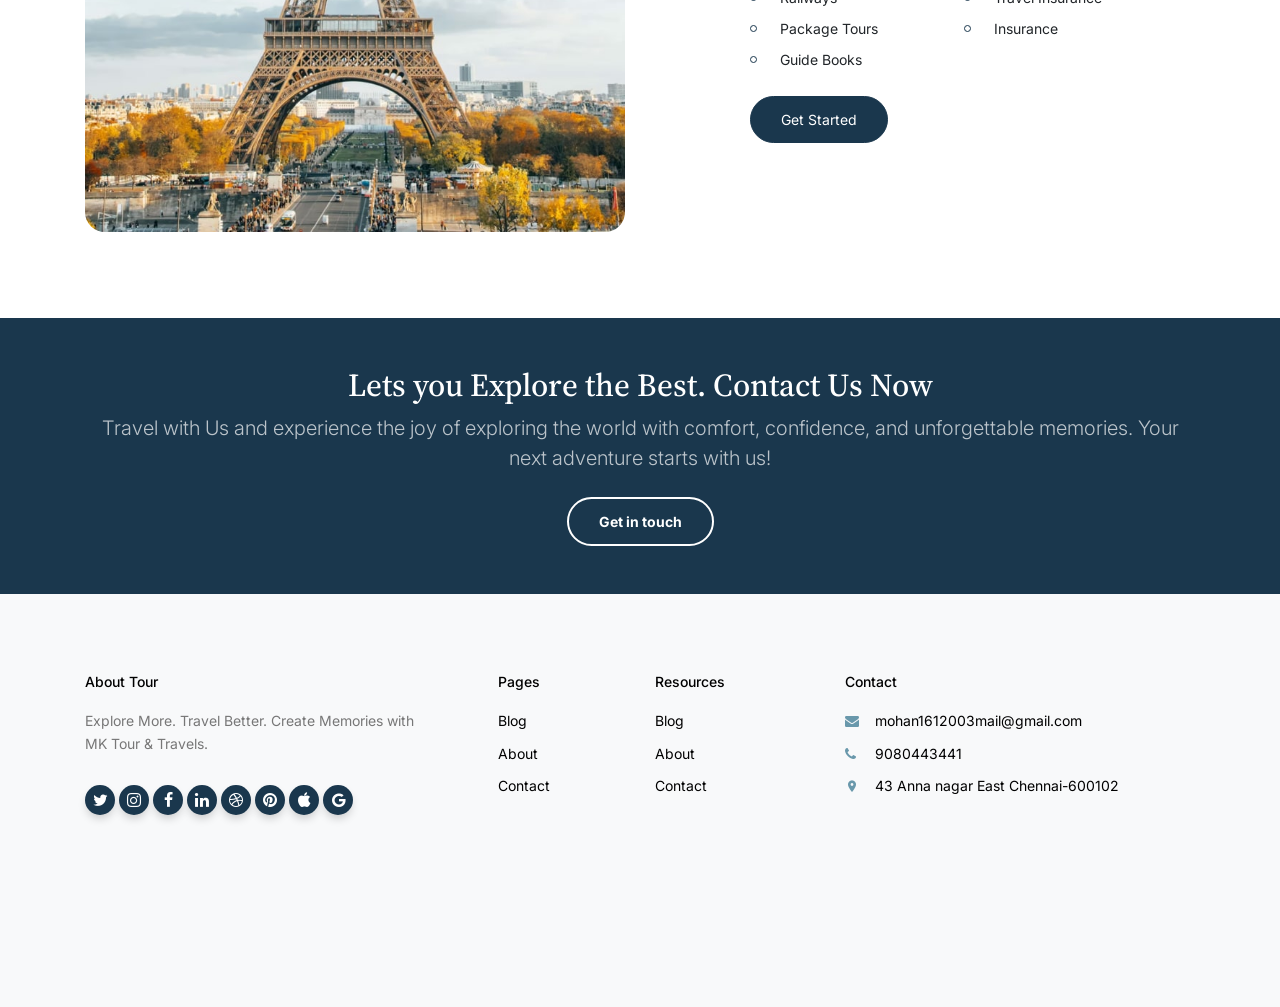
==== commit 81341b97: "Update index.html" ====
--- a/index.html
+++ b/index.html
@@ -234,7 +234,7 @@
 	<link rel="stylesheet" href="css/daterangepicker.css">
 	<link rel="stylesheet" href="css/aos.css">
 	<link rel="stylesheet" href="css/style.css">
-    <title>"MK Tour Travels with family and friends"</title>
+    <title>"MK Tour Travels/Best tour travel agency in chennai"</title>
 </head>
 
 <body>
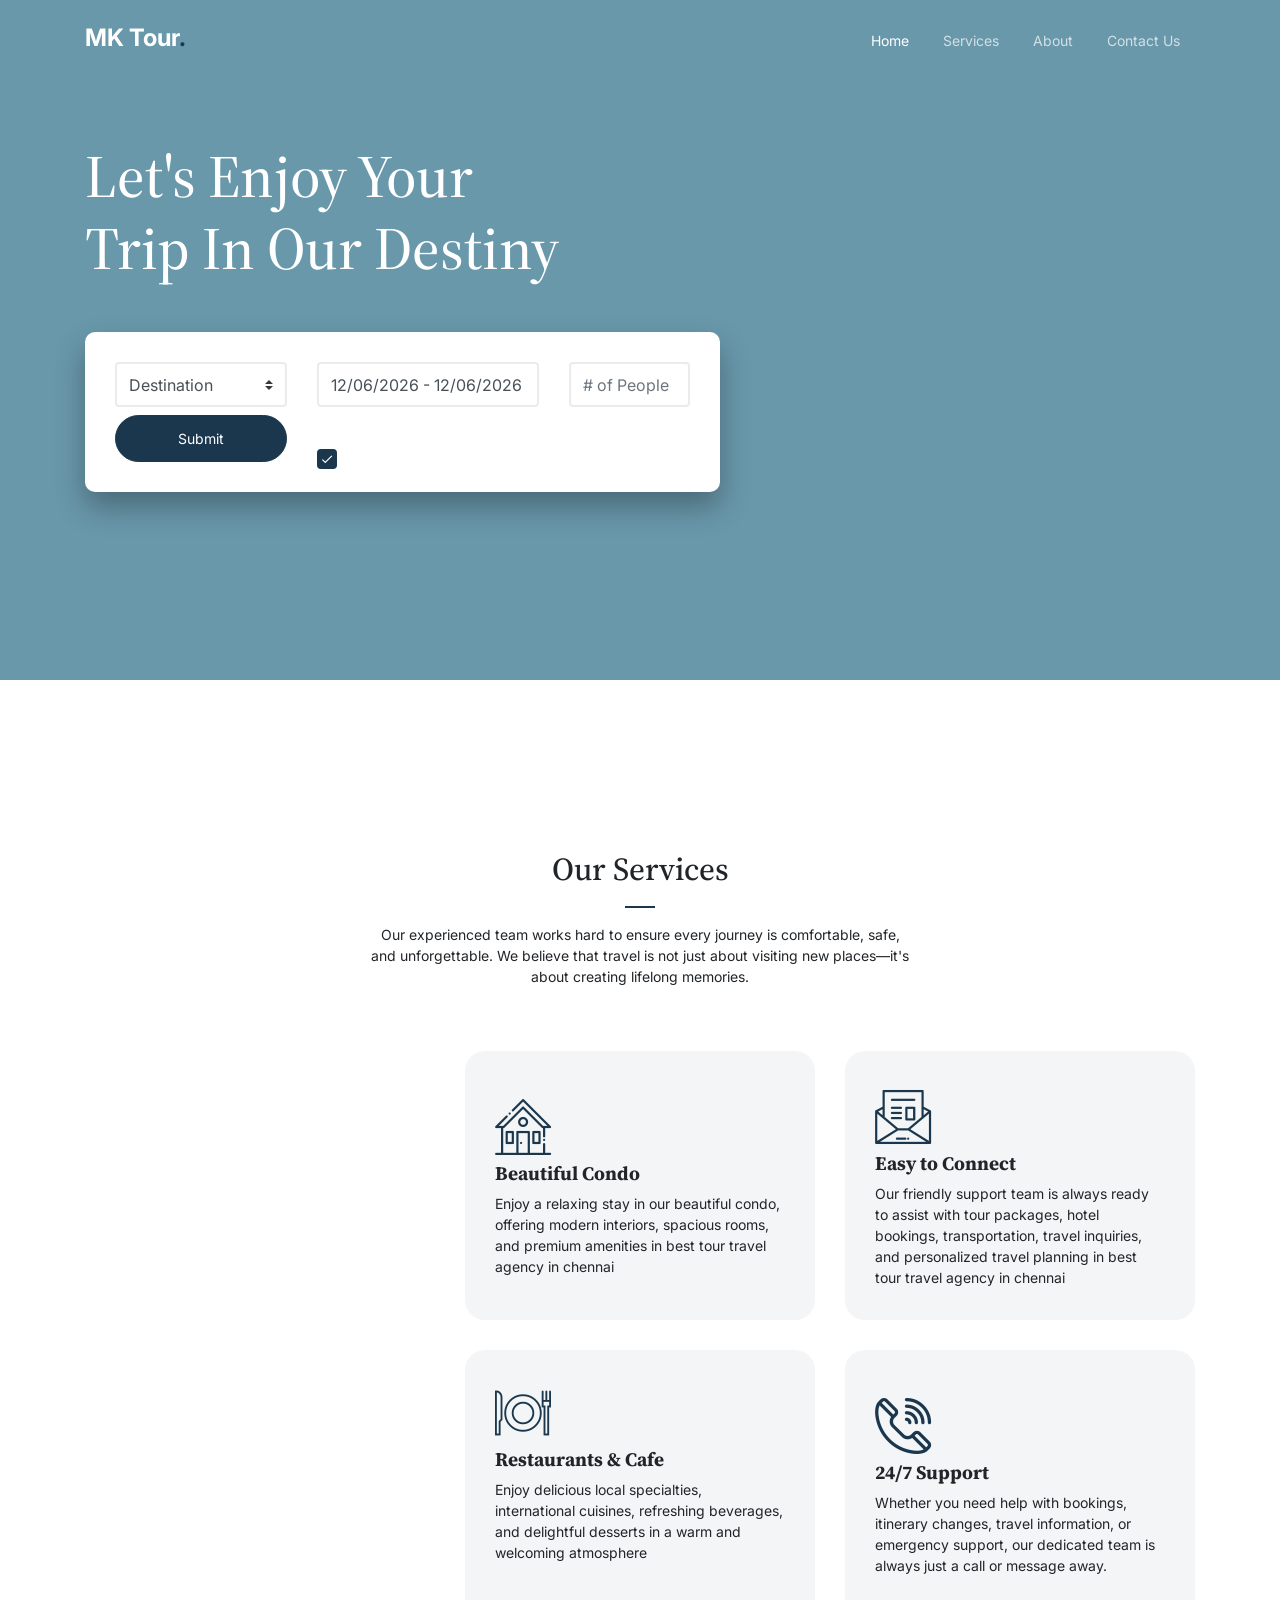
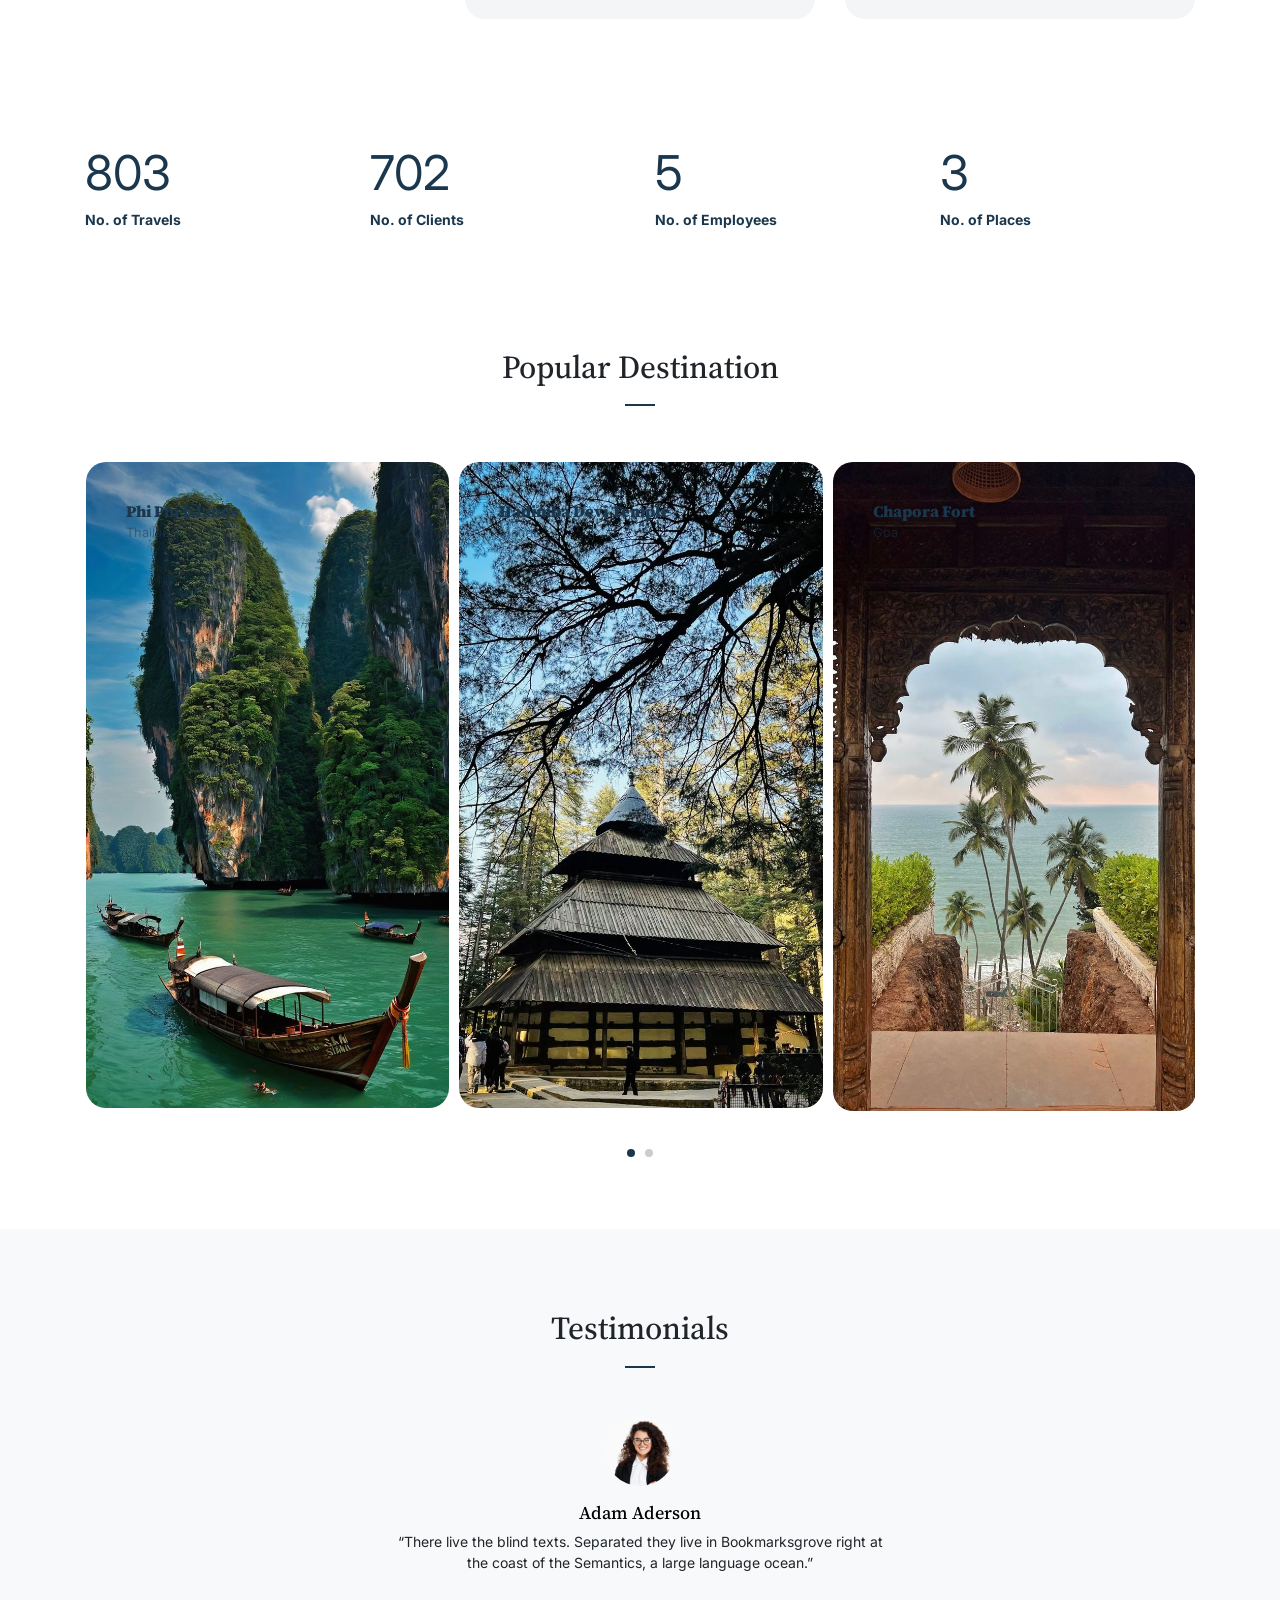
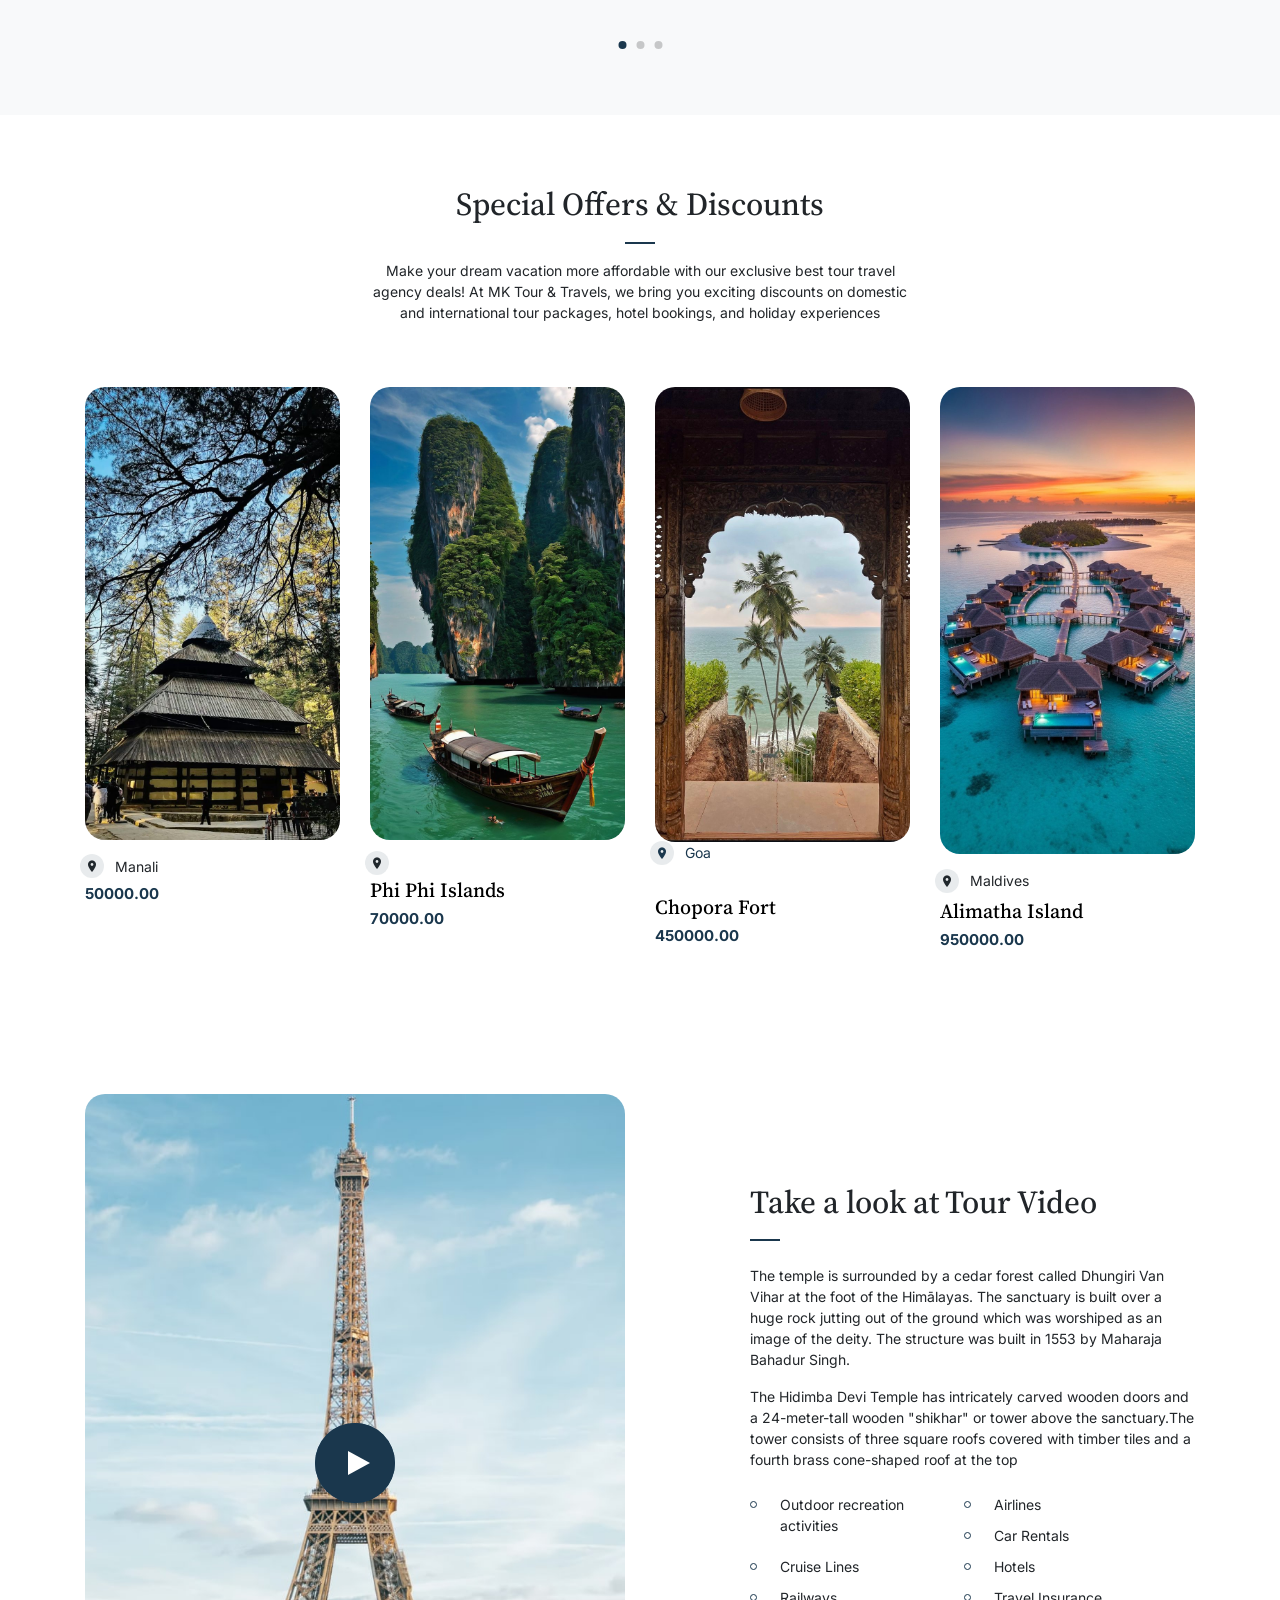
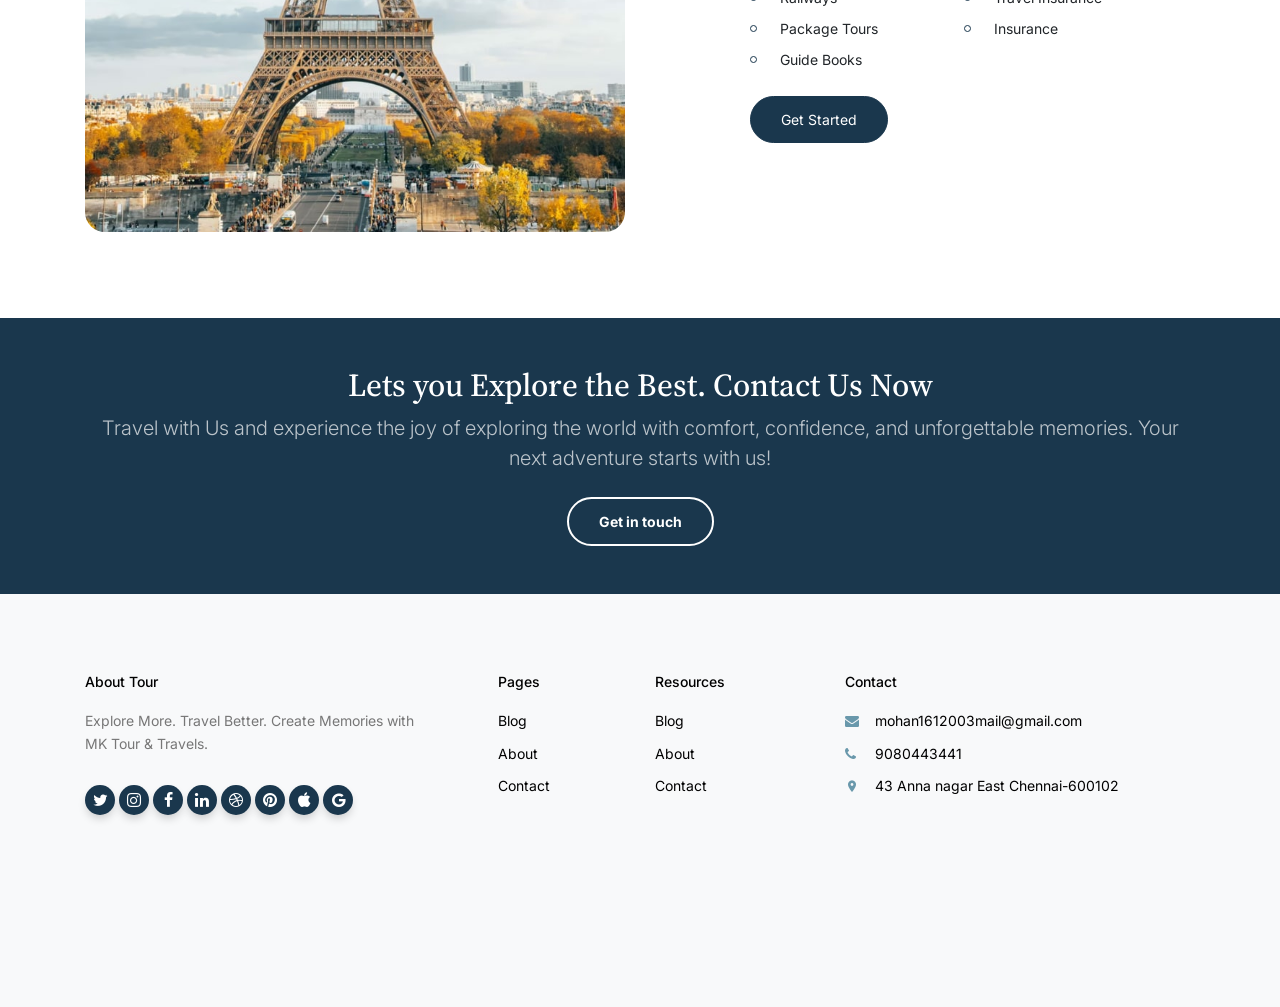
==== commit 0e5875d5: "Update index.html" ====
--- a/index.html
+++ b/index.html
@@ -511,7 +511,7 @@
 							</figure>
 							<h3 class="name">Lukas Devlin</h3>
 							<blockquote>
-								<p>&ldquo;There live the blind texts. Separated they live in Bookmarksgrove right at the coast of the Semantics, a large language ocean.&rdquo;</p>
+								<p>&ldquo;"We had a fantastic travel experience with MK Tour & Travels. The arrangements were well planned, the service was professional, and everything was handled perfectly. We truly enjoyed our vacation!"&rdquo;</p>
 							</blockquote>
 						</div>
 						<div class="testimonial mx-auto">
@@ -520,7 +520,7 @@
 							</figure>
 							<h3 class="name">Kayla Bryant</h3>
 							<blockquote>
-								<p>&ldquo;There live the blind texts. Separated they live in Bookmarksgrove right at the coast of the Semantics, a large language ocean.&rdquo;</p>
+								<p>&ldquo;"Great travel experience with excellent support. Thank you, MK Tour & Travels!"&rdquo;</p>
 							</blockquote>
 						</div>
 					</div>
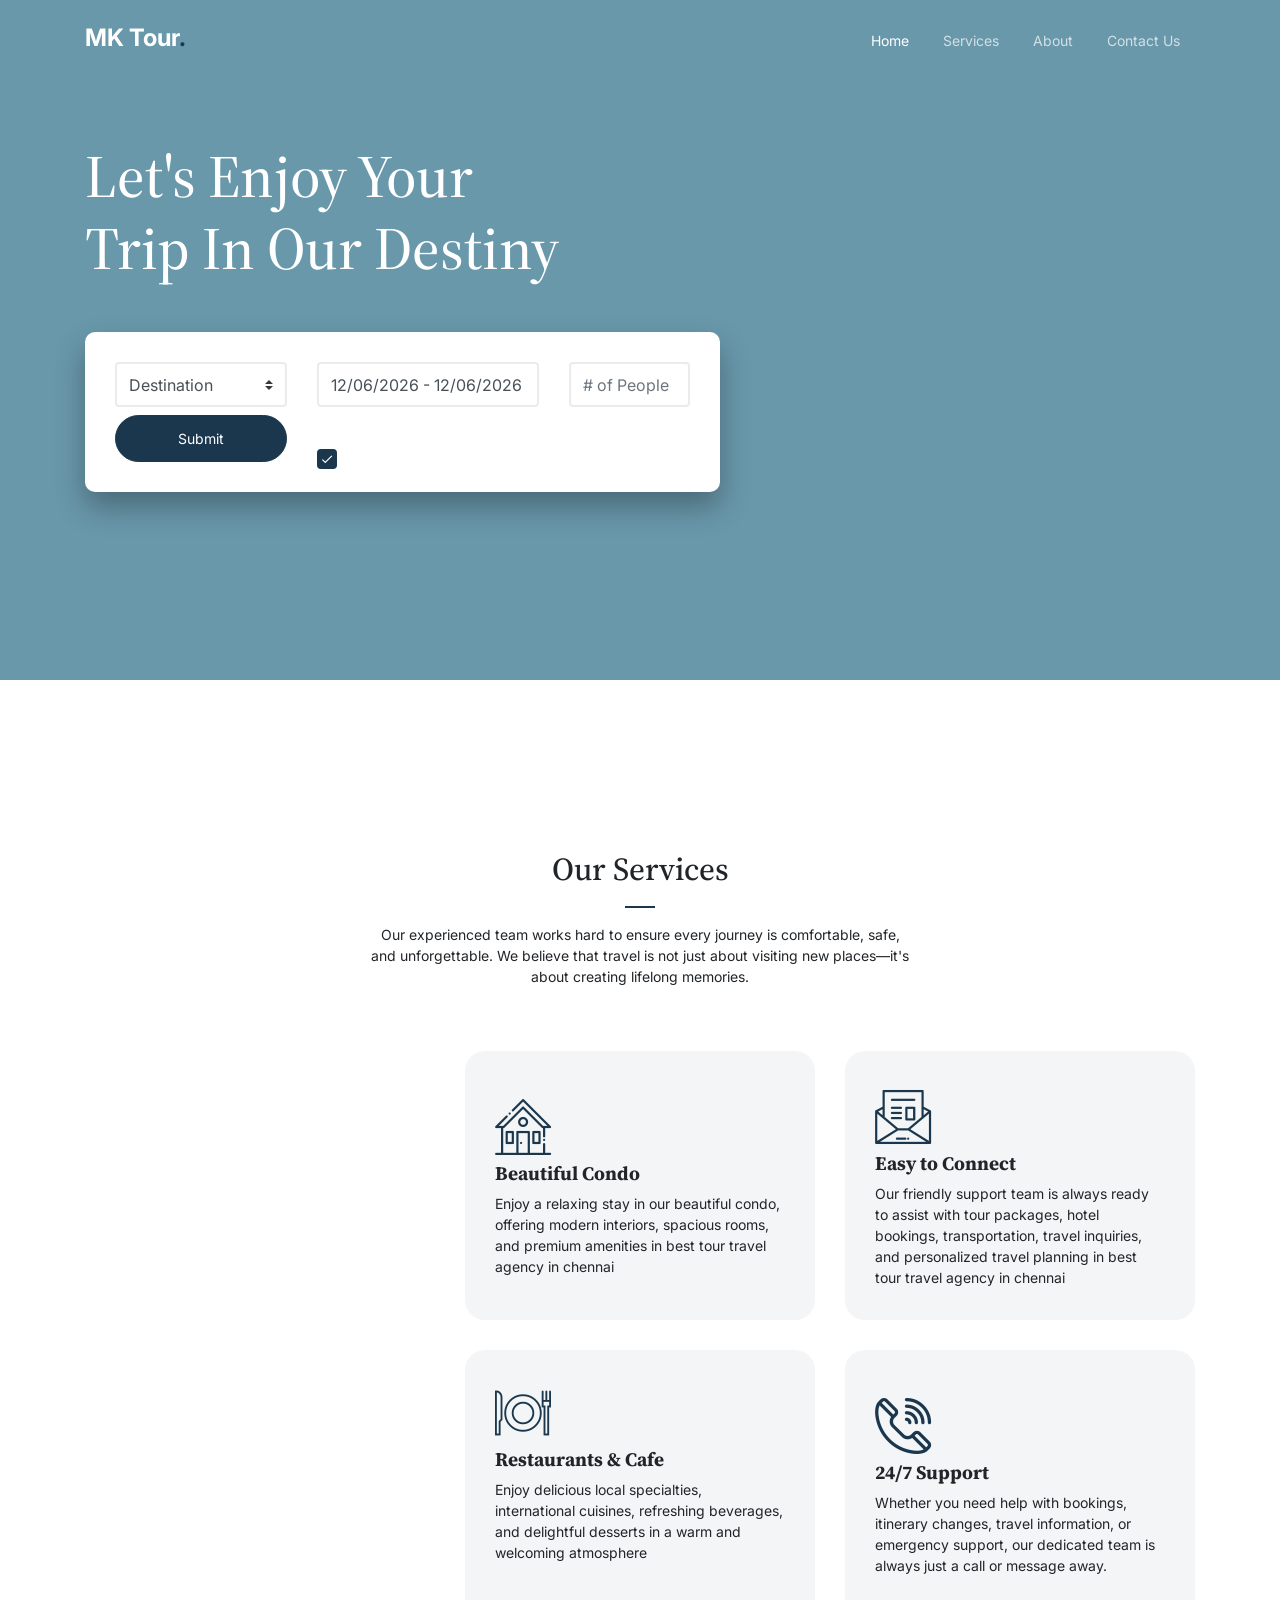
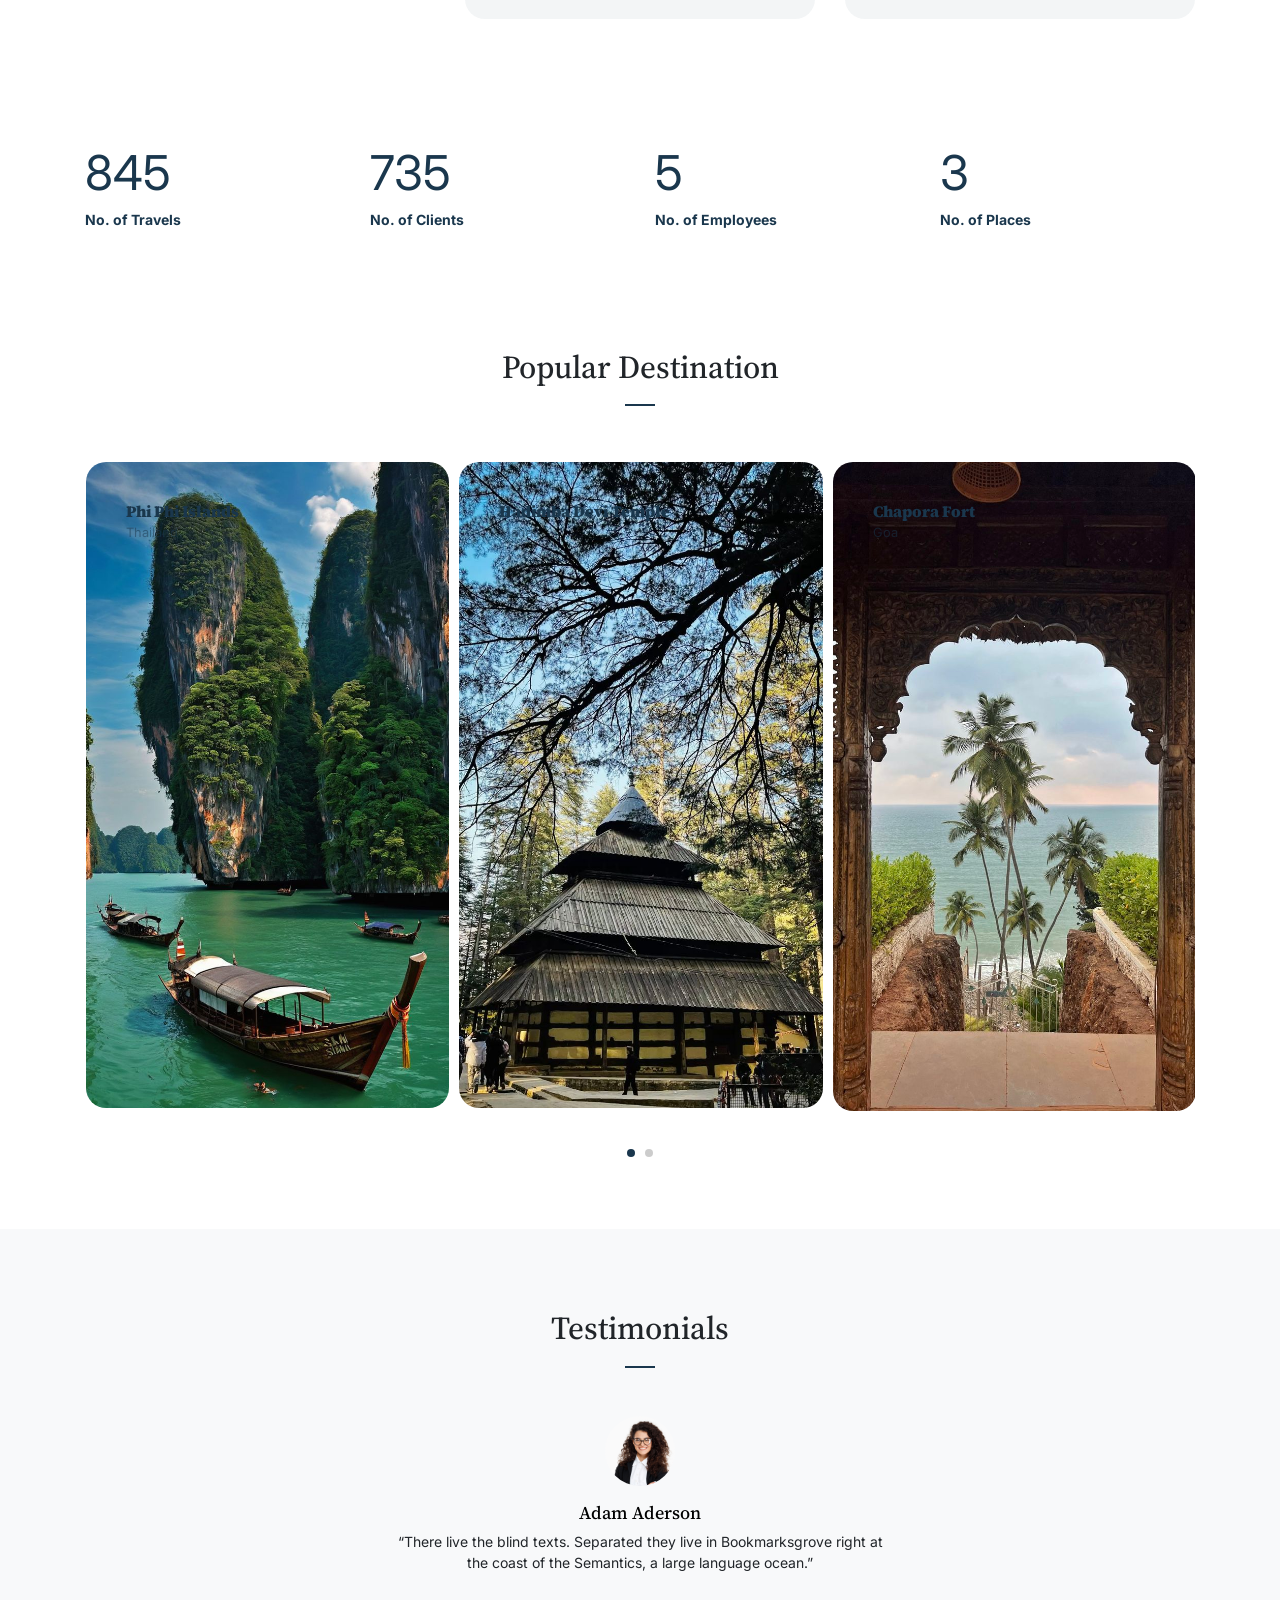
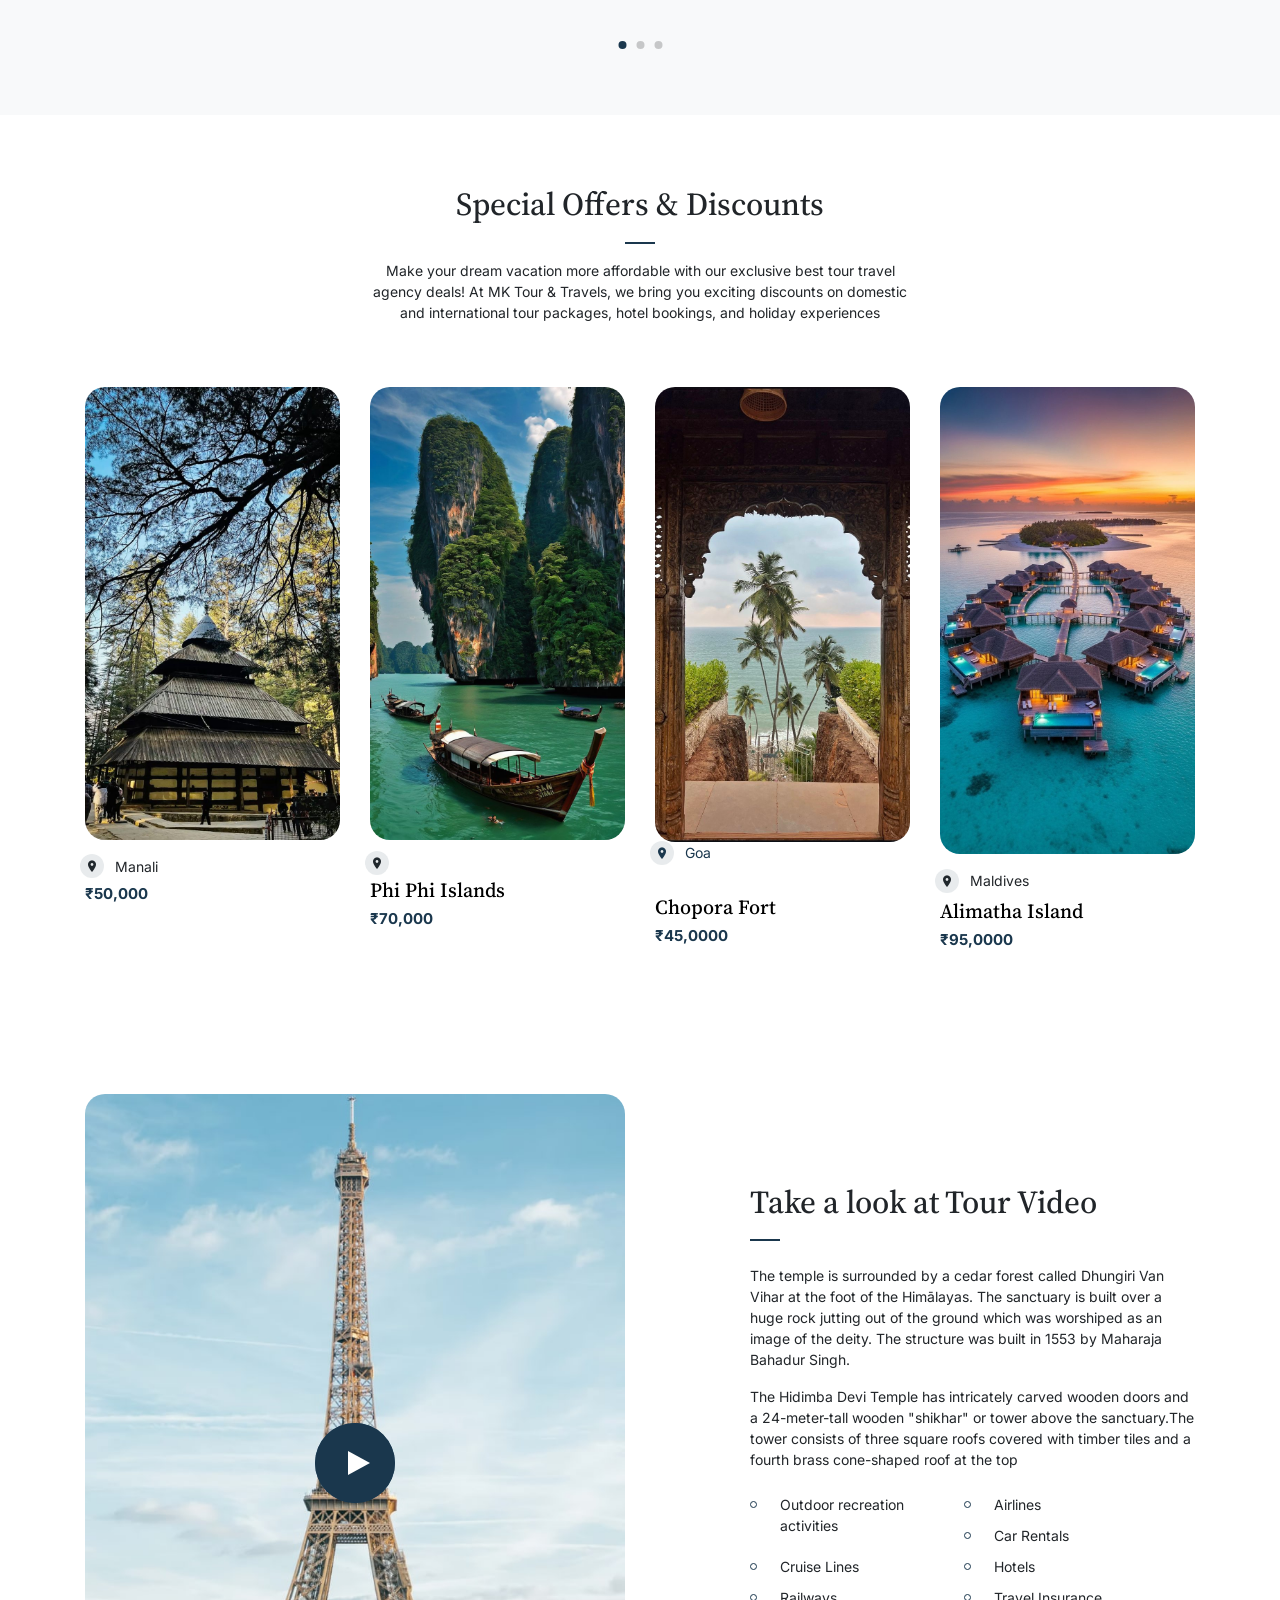
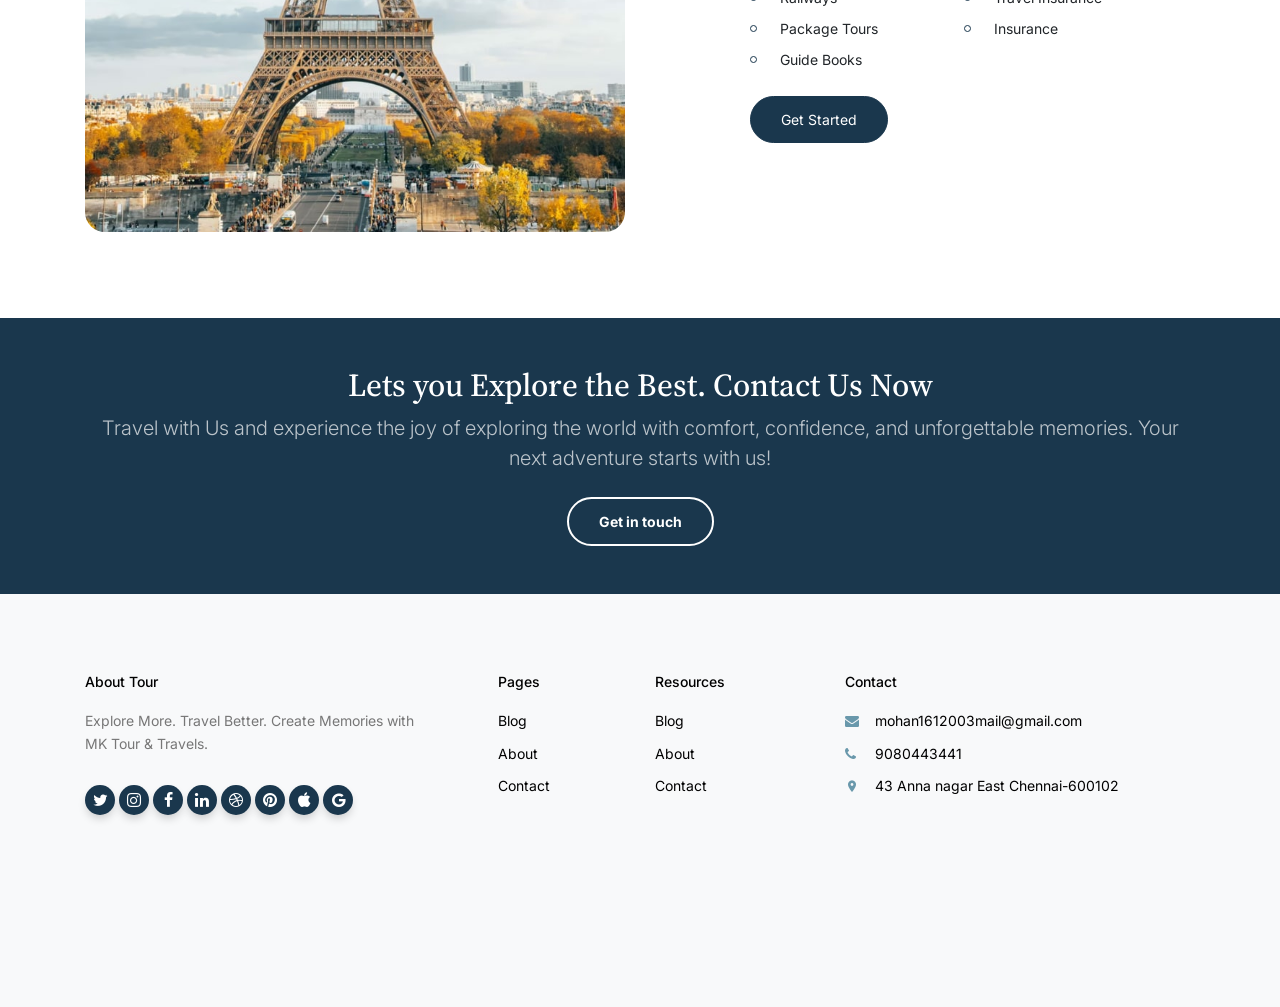
==== commit d74cac26: "Update index.html" ====
--- a/index.html
+++ b/index.html
@@ -549,7 +549,7 @@
 							<div>
 								<a href="#"></a>
 								<div class="price ml-auto">
-									<span>50000.00</span>
+									<span>₹50,000</span>
 								</div>
 							</div>
 						</div>
@@ -567,7 +567,7 @@
 							<div>
 								<h3><a href="#">Phi Phi Islands</a></h3>
 								<div class="price ml-auto">
-									<span>70000.00</span>
+									<span>₹70,000</span>
 								</div>
 							</div>		
 						</div>	
@@ -584,7 +584,7 @@
 							<div>
 								<h3><a href="#">Chopora Fort</a></h3>
 								<div class="price ml-auto">
-									<span>450000.00</span>
+									<span>₹45,0000</span>
 								</div>
 							</div>	
 						</div>
@@ -602,7 +602,7 @@
 							<div>
 								<h3><a href="#">Alimatha Island</a></h3>
 								<div class="price ml-auto">
-									<span>950000.00</span>
+									<span>₹95,0000</span>
 								</div>
 							</div>
 						</div>
